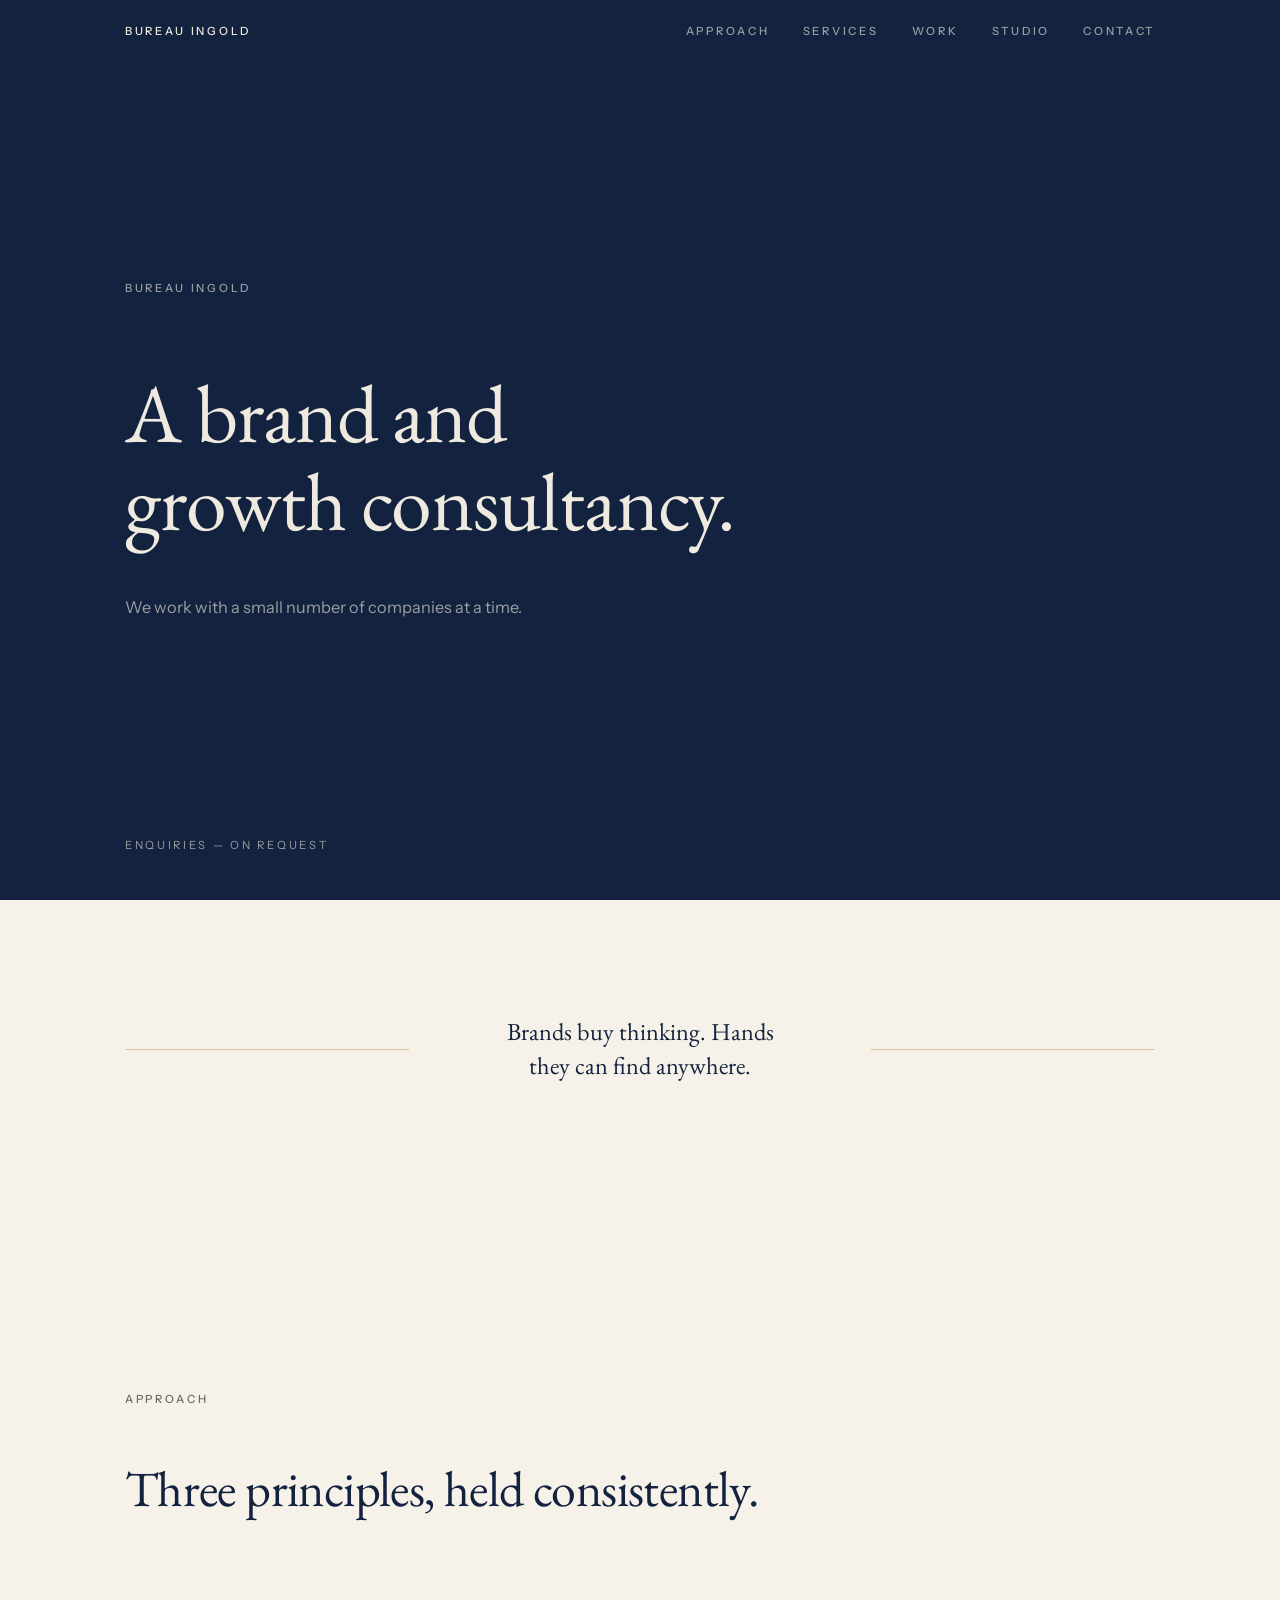
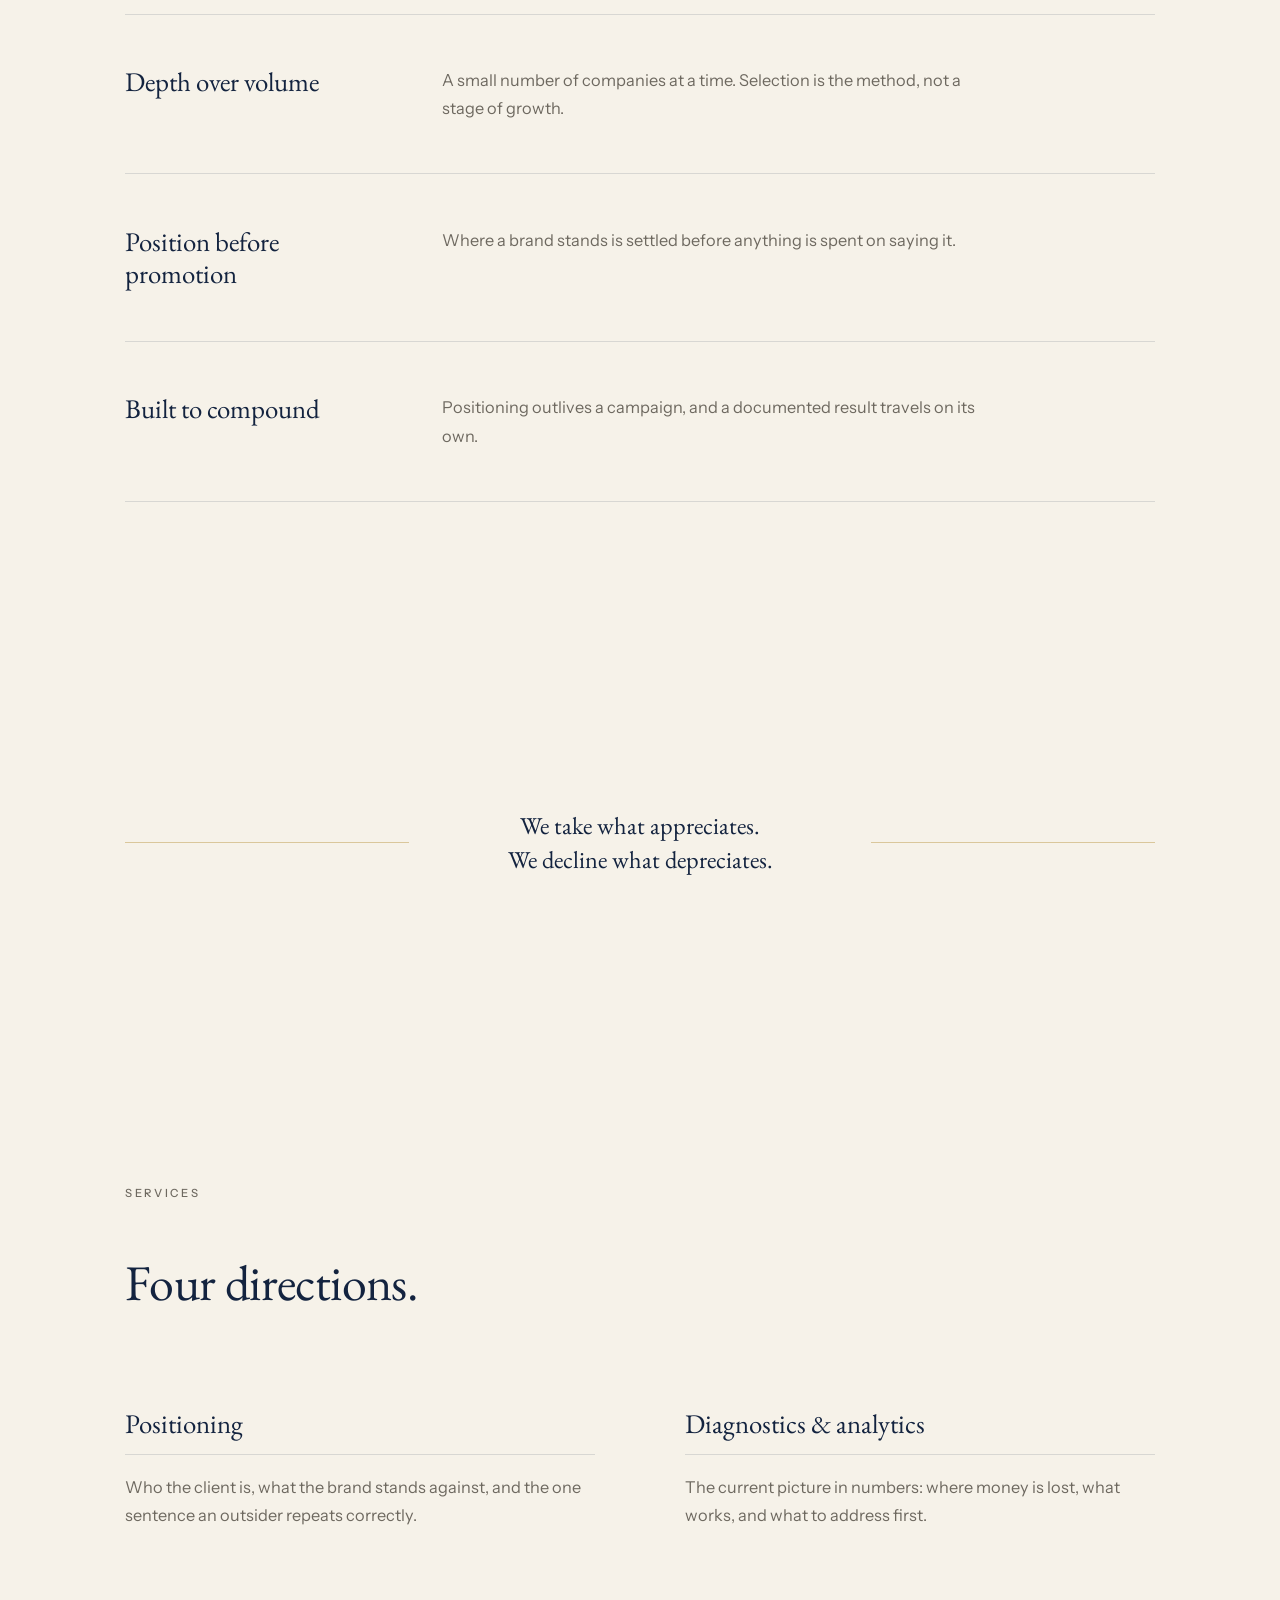
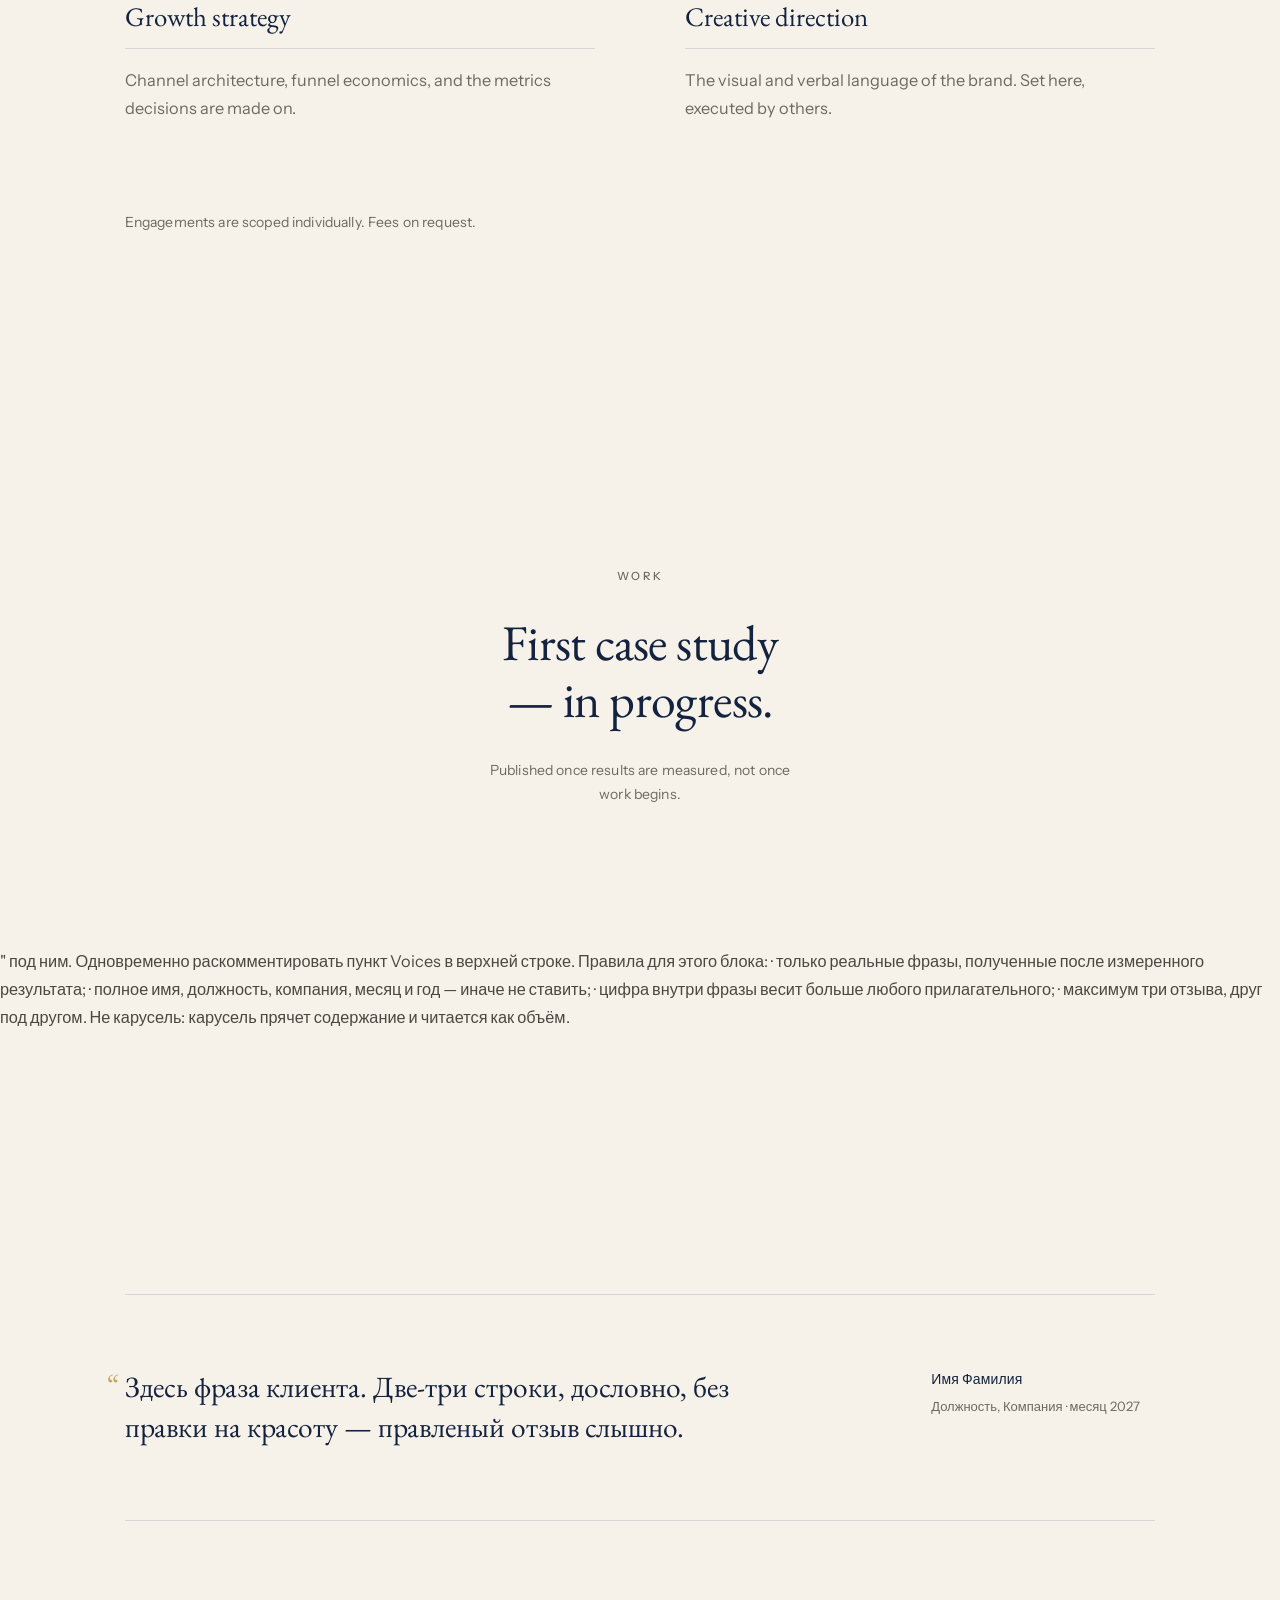
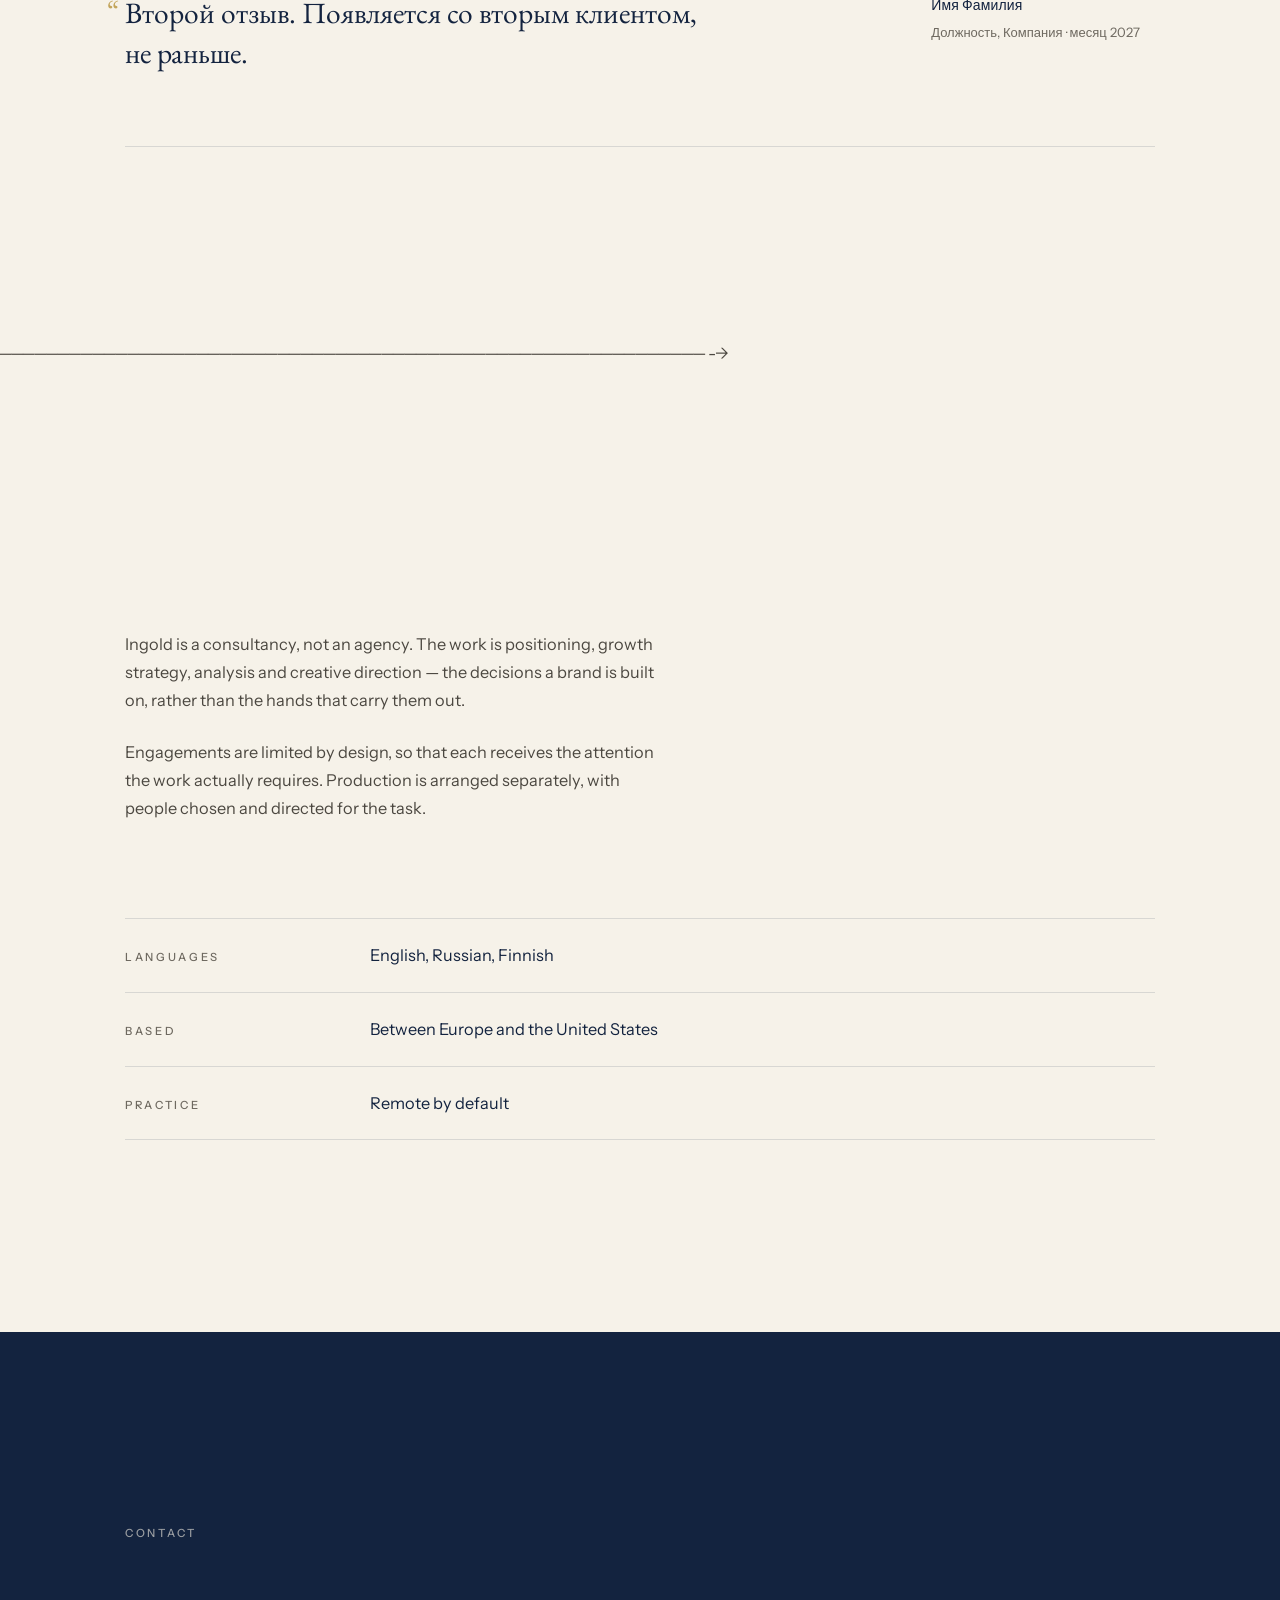
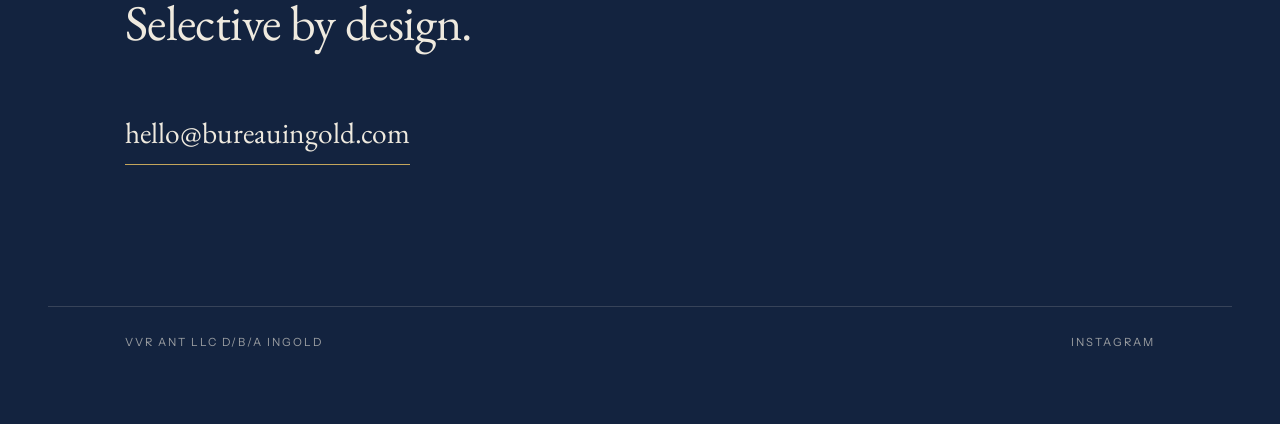
==== index.html @ 035c8f70 "Rename index (2).html to index.html" ====
<!DOCTYPE html>
<html lang="en">
<head>
<meta charset="utf-8">
<meta name="viewport" content="width=device-width, initial-scale=1">
<title>Bureau Ingold — Brand &amp; Growth Consultancy</title>
<meta name="description" content="A brand and growth consultancy. Positioning, growth strategy, analytics and creative direction for a small number of companies at a time.">

<meta property="og:title" content="Bureau Ingold — Brand &amp; Growth Consultancy">
<meta property="og:description" content="A brand and growth consultancy. Depth over volume.">
<meta property="og:type" content="website">
<meta property="og:url" content="https://bureauingold.com">

<link rel="preconnect" href="https://fonts.googleapis.com">
<link rel="preconnect" href="https://fonts.gstatic.com" crossorigin>
<link href="https://fonts.googleapis.com/css2?family=EB+Garamond:wght@400;500&family=Instrument+Sans:wght@400;500&display=swap" rel="stylesheet">

<link rel="stylesheet" href="styles.css">
</head>
<body>

<!-- ── Верхняя строка ─────────────────────────────────────────── -->
<header class="bar" id="bar">
  <div class="bar__inner">
    <a class="bar__mark" href="#top">Bureau Ingold</a>
    <nav class="bar__nav" aria-label="Sections">
      <a href="#approach">Approach</a>
      <a href="#services">Services</a>
      <a href="#work">Work</a>
      <!-- <a href="#voices">Voices</a> -->
      <a href="#studio">Studio</a>
      <a href="#contact">Contact</a>
    </nav>
  </div>
</header>

<main id="top">

  <!-- ── 01 · Home ─────────────────────────────────────────────── -->
  <section class="screen screen--dark hero">
    <div class="wrap">
      <p class="eyebrow hero__mark">Bureau Ingold</p>
      <h1 class="display hero__line">A brand and growth&nbsp;consultancy.</h1>
      <p class="lede hero__sub">We work with a small number of companies at a time.</p>
    </div>
    <p class="hero__foot">Enquiries — on request</p>
  </section>

  <!-- ── Цитата-разделитель ────────────────────────────────────── -->
  <div class="divider reveal">
    <p class="divider__text">Brands buy thinking. Hands they can find anywhere.</p>
  </div>

  <!-- ── 02 · Approach ─────────────────────────────────────────── -->
  <section class="screen" id="approach">
    <div class="wrap">
      <p class="eyebrow reveal">Approach</p>
      <h2 class="display display--sm reveal">Three principles, held&nbsp;consistently.</h2>

      <div class="principles">
        <article class="principle reveal">
          <h3 class="principle__name">Depth over volume</h3>
          <p class="principle__body">A small number of companies at a time. Selection is the method, not a stage of growth.</p>
        </article>
        <article class="principle reveal">
          <h3 class="principle__name">Position before promotion</h3>
          <p class="principle__body">Where a brand stands is settled before anything is spent on saying it.</p>
        </article>
        <article class="principle reveal">
          <h3 class="principle__name">Built to compound</h3>
          <p class="principle__body">Positioning outlives a campaign, and a documented result travels on its own.</p>
        </article>
      </div>
    </div>
  </section>

  <!-- ── Цитата-разделитель ────────────────────────────────────── -->
  <div class="divider reveal">
    <p class="divider__text">We take what appreciates. We decline what depreciates.</p>
  </div>

  <!-- ── 03 · Services ─────────────────────────────────────────── -->
  <section class="screen" id="services">
    <div class="wrap">
      <p class="eyebrow reveal">Services</p>
      <h2 class="display display--sm reveal">Four directions.</h2>

      <ul class="services">
        <li class="service reveal">
          <h3 class="service__name">Positioning</h3>
          <p class="service__body">Who the client is, what the brand stands against, and the one sentence an outsider repeats correctly.</p>
        </li>
        <li class="service reveal">
          <h3 class="service__name">Diagnostics &amp; analytics</h3>
          <p class="service__body">The current picture in numbers: where money is lost, what works, and what to address first.</p>
        </li>
        <li class="service reveal">
          <h3 class="service__name">Growth strategy</h3>
          <p class="service__body">Channel architecture, funnel economics, and the metrics decisions are made on.</p>
        </li>
        <li class="service reveal">
          <h3 class="service__name">Creative direction</h3>
          <p class="service__body">The visual and verbal language of the brand. Set here, executed by others.</p>
        </li>
      </ul>

      <p class="note reveal">Engagements are scoped individually. Fees on request.</p>
    </div>
  </section>

  <!-- ── 04 · Work — холдинг-страница ──────────────────────────── -->
  <section class="screen screen--quiet" id="work">
    <div class="wrap">
      <p class="eyebrow reveal">Work</p>
      <p class="display display--sm work__line reveal">First case study — in&nbsp;progress.</p>
      <p class="note note--center reveal">Published once results are measured, not once work begins.</p>
    </div>
  </section>

  <!-- ── Отзывы ─────────────────────────────────────────────────
       ВЫКЛЮЧЕНО до появления первой настоящей фразы.

       Включается так: убрать строку "<!--" выше блока <section>
       и "-->" под ним. Одновременно раскомментировать пункт
       Voices в верхней строке.

       Правила для этого блока:
       · только реальные фразы, полученные после измеренного результата;
       · полное имя, должность, компания, месяц и год — иначе не ставить;
       · цифра внутри фразы весит больше любого прилагательного;
       · максимум три отзыва, друг под другом. Не карусель:
         карусель прячет содержание и читается как объём.

  <section class="screen voices" id="voices">
    <div class="wrap">
      <p class="eyebrow reveal">In their words</p>

      <figure class="voice reveal">
        <blockquote class="voice__quote">
          Здесь фраза клиента. Две-три строки, дословно, без правки
          на красоту — правленый отзыв слышно.
        </blockquote>
        <figcaption class="voice__by">
          <span class="voice__name">Имя Фамилия</span>
          <span class="voice__role">Должность, Компания · месяц 2027</span>
        </figcaption>
      </figure>

      <figure class="voice reveal">
        <blockquote class="voice__quote">
          Второй отзыв. Появляется со вторым клиентом, не раньше.
        </blockquote>
        <figcaption class="voice__by">
          <span class="voice__name">Имя Фамилия</span>
          <span class="voice__role">Должность, Компания · месяц 2027</span>
        </figcaption>
      </figure>
    </div>
  </section>
  ───────────────────────────────────────────────────────────── -->

  <!-- ── 05 · Studio ───────────────────────────────────────────── -->
  <section class="screen" id="studio">
    <div class="wrap">
      <p class="eyebrow reveal">Studio</p>
      <div class="prose">
        <p class="reveal">Ingold is a consultancy, not an agency. The work is positioning, growth strategy, analysis and creative direction — the decisions a brand is built on, rather than the hands that carry them out.</p>
        <p class="reveal">Engagements are limited by design, so that each receives the attention the work actually requires. Production is arranged separately, with people chosen and directed for the task.</p>
      </div>

      <dl class="facts">
        <div class="fact reveal">
          <dt>Languages</dt>
          <dd>English, Russian, Finnish</dd>
        </div>
        <div class="fact reveal">
          <dt>Based</dt>
          <dd>Between Europe and the United States</dd>
        </div>
        <div class="fact reveal">
          <dt>Practice</dt>
          <dd>Remote by default</dd>
        </div>
      </dl>
    </div>
  </section>

  <!-- ── 06 · Contact — тёмный экран, замыкающий сэндвич ───────── -->
  <section class="screen screen--dark contact" id="contact">
    <div class="wrap">
      <p class="eyebrow reveal">Contact</p>
      <h2 class="display display--sm reveal">Selective by design.</h2>
      <a class="contact__mail reveal" href="mailto:hello@bureauingold.com">hello@bureauingold.com</a>
    </div>

    <footer class="foot">
      <p class="foot__legal">VVR ANT LLC d/b/a Ingold</p>
      <p class="foot__links">
        <a href="https://www.instagram.com/bureauingold/" rel="noopener">Instagram</a>
        <!-- <a href="LINKEDIN-URL" rel="noopener">LinkedIn</a> -->
      </p>
    </footer>
  </section>

</main>

<script src="script.js"></script>
</body>
</html>
---- styles.css ----
/* ════════════════════════════════════════════════════════════════
   BUREAU INGOLD
   ────────────────────────────────────────────────────────────────
   Всё настраиваемое собрано в :root. Меняешь там — меняется везде.
   ════════════════════════════════════════════════════════════════ */

:root {
  /* Палитра */
  --navy:       #13233F;   /* доминанта, тёмные экраны              */
  --ivory:      #F6F2E9;   /* воздух, светлые экраны                */
  --champagne:  #C3A55C;   /* акцент — только линиями               */
  --ink:        #4C4841;   /* тёплый серый: основной текст          */
  --ink-soft:   #6E6960;   /* второстепенный текст на светлом       */
  --on-navy:    #EFEADF;   /* текст на тёмном                       */
  --on-navy-soft: rgba(239, 234, 223, .62);
  --hair:       rgba(19, 35, 63, .13);   /* тонкая линия на светлом */
  --hair-dark:  rgba(239, 234, 223, .16);/* тонкая линия на тёмном  */

  /* Типографика */
  --serif: "EB Garamond", Georgia, "Times New Roman", serif;
  --sans:  "Instrument Sans", -apple-system, "Segoe UI", Helvetica, Arial, sans-serif;

  --t-display:    clamp(2.7rem, 6.4vw, 5.6rem);   /* крупная серифная строка */
  --t-display-sm: clamp(2rem, 3.9vw, 3.2rem);     /* заголовки разделов      */
  --t-body:       clamp(1.02rem, 1.05vw, 1.14rem);
  --t-eyebrow:    .705rem;

  /* Ритм */
  --air:    clamp(7.5rem, 15vw, 13.5rem);  /* вертикальный воздух экрана */
  --gutter: clamp(1.6rem, 6vw, 5.5rem);
  --measure: 34rem;                        /* ширина текстовой колонки   */
  --ease: cubic-bezier(.22, .61, .24, 1);
}

/* ── База ───────────────────────────────────────────────────────── */

*, *::before, *::after { box-sizing: border-box; }

html {
  scroll-behavior: smooth;
  -webkit-text-size-adjust: 100%;
}

body {
  margin: 0;
  background: var(--ivory);
  color: var(--ink);
  font-family: var(--sans);
  font-size: var(--t-body);
  line-height: 1.72;
  font-weight: 400;
  -webkit-font-smoothing: antialiased;
  text-rendering: optimizeLegibility;
}

h1, h2, h3, p, ul, dl, dd { margin: 0; }
ul { padding: 0; list-style: none; }

a { color: inherit; }

:focus-visible {
  outline: 1px solid var(--champagne);
  outline-offset: 4px;
}

/* ── Типографические роли ───────────────────────────────────────── */

/* Надзаголовок: маленький, разряжённый, всегда над крупной строкой */
.eyebrow {
  font-size: var(--t-eyebrow);
  font-weight: 500;
  letter-spacing: .24em;
  text-transform: uppercase;
  color: var(--ink-soft);
  margin-bottom: clamp(2rem, 4vw, 3.2rem);
}

/* Крупная серифная строка */
.display {
  font-family: var(--serif);
  font-weight: 400;
  font-size: var(--t-display);
  line-height: 1.07;
  letter-spacing: -.012em;
  color: var(--navy);
  text-wrap: balance;
}

.display--sm {
  font-size: var(--t-display-sm);
  line-height: 1.14;
}

.lede {
  max-width: var(--measure);
  color: var(--ink-soft);
}

.note {
  font-size: .875rem;
  letter-spacing: .01em;
  color: var(--ink-soft);
}

.prose p { max-width: var(--measure); }
.prose p + p { margin-top: 1.5rem; }

/* ── Экран ──────────────────────────────────────────────────────── */

.wrap {
  width: 100%;
  max-width: 74rem;
  margin-inline: auto;
  padding-inline: var(--gutter);
}

.screen {
  padding-block: var(--air);
}

.screen--dark {
  background: var(--navy);
  color: var(--on-navy-soft);
}

.screen--dark .eyebrow { color: var(--on-navy-soft); }
.screen--dark .display { color: var(--on-navy); }

/* Work: тише остальных, работает почти как ещё один разделитель */
.screen--quiet {
  text-align: center;
  padding-block: clamp(6rem, 11vw, 10rem);
}

.screen--quiet .eyebrow { margin-bottom: 1.8rem; }

/* ── Верхняя строка ─────────────────────────────────────────────── */

.bar {
  position: fixed;
  inset: 0 0 auto 0;
  z-index: 10;
  transition: background-color .5s var(--ease), border-color .5s var(--ease);
  border-bottom: 1px solid transparent;
}

.bar__inner {
  max-width: 74rem;
  margin-inline: auto;
  padding: 1.35rem var(--gutter);
  display: flex;
  align-items: center;
  justify-content: space-between;
  gap: 2rem;
}

.bar__mark,
.bar__nav a {
  font-size: var(--t-eyebrow);
  font-weight: 500;
  letter-spacing: .24em;
  text-transform: uppercase;
  text-decoration: none;
  color: var(--on-navy);
  transition: color .5s var(--ease), opacity .3s var(--ease);
}

.bar__nav {
  display: flex;
  gap: clamp(1.4rem, 2.6vw, 2.6rem);
}

.bar__nav a { color: var(--on-navy-soft); }
.bar__nav a:hover { color: var(--on-navy); }

/* Состояние после ухода с тёмного первого экрана */
.bar.is-light {
  background: rgba(246, 242, 233, .92);
  backdrop-filter: blur(8px);
  border-bottom-color: var(--hair);
}

.bar.is-light .bar__mark { color: var(--navy); }
.bar.is-light .bar__nav a { color: var(--ink-soft); }
.bar.is-light .bar__nav a:hover { color: var(--navy); }

/* ── 01 · Home ──────────────────────────────────────────────────── */

.hero {
  min-height: 100svh;
  display: flex;
  flex-direction: column;
  justify-content: center;
  position: relative;
  padding-block: clamp(9rem, 18vh, 13rem);
}

.hero__mark {
  margin-bottom: clamp(2.6rem, 6vw, 4.5rem);
  color: var(--champagne);
}

.hero__line {
  max-width: 15ch;
}

.hero__sub {
  margin-top: clamp(2rem, 4vw, 3rem);
  color: var(--on-navy-soft);
}

.hero__foot {
  position: absolute;
  left: 0; right: 0;
  bottom: clamp(2.2rem, 5vh, 3.4rem);
  padding-inline: var(--gutter);
  max-width: 74rem;
  margin-inline: auto;
  font-size: var(--t-eyebrow);
  letter-spacing: .24em;
  text-transform: uppercase;
  color: var(--on-navy-soft);
}

/* ── Цитата-разделитель ─────────────────────────────────────────
   Подпись макета: серифная строка по центру, с двух сторон —
   тонкая шампанская линия, которая обрывается у текста.        */

.divider {
  display: grid;
  grid-template-columns: 1fr auto 1fr;
  align-items: center;
  gap: clamp(1.2rem, 4vw, 3.2rem);
  padding: clamp(4.5rem, 9vw, 8rem) var(--gutter);
  max-width: 74rem;
  margin-inline: auto;
}

.divider::before,
.divider::after {
  content: "";
  height: 1px;
  background: var(--champagne);
  opacity: .55;
}

.divider__text {
  font-family: var(--serif);
  font-size: clamp(1.15rem, 1.9vw, 1.6rem);
  line-height: 1.4;
  color: var(--navy);
  text-align: center;
  text-wrap: balance;
  max-width: 30ch;
}

/* ── 02 · Approach ──────────────────────────────────────────────── */

.principles {
  margin-top: clamp(3.5rem, 8vw, 6rem);
  display: grid;
  gap: 0;
}

.principle {
  padding-block: clamp(2.2rem, 4vw, 3.2rem);
  border-top: 1px solid var(--hair);
  display: grid;
  gap: .9rem clamp(2rem, 6vw, 5rem);
}

.principle:last-child { border-bottom: 1px solid var(--hair); }

.principle__name {
  font-family: var(--serif);
  font-size: clamp(1.35rem, 2.1vw, 1.75rem);
  font-weight: 400;
  line-height: 1.2;
  color: var(--navy);
}

.principle__body {
  color: var(--ink-soft);
  max-width: var(--measure);
}

/* ── 03 · Services ──────────────────────────────────────────────── */

.services {
  margin-top: clamp(3.5rem, 8vw, 6rem);
  display: grid;
  gap: clamp(2.8rem, 6vw, 4.5rem) clamp(2.5rem, 7vw, 6rem);
}

.service__name {
  font-family: var(--serif);
  font-size: clamp(1.35rem, 2.1vw, 1.75rem);
  font-weight: 400;
  line-height: 1.2;
  color: var(--navy);
  padding-bottom: .9rem;
  margin-bottom: 1.1rem;
  border-bottom: 1px solid var(--hair);
}

.service__body {
  color: var(--ink-soft);
  max-width: 30rem;
}

.services + .note {
  display: block;
  margin-top: clamp(3.5rem, 7vw, 5.5rem);
}

/* ── 04 · Work ──────────────────────────────────────────────────── */

.work__line { max-width: 20ch; margin-inline: auto; }

.note--center {
  margin-top: 1.8rem;
  margin-inline: auto;
  max-width: 34ch;
}

/* ── Отзывы ─────────────────────────────────────────────────────
   Ни звёзд, ни счётчиков, ни аватаров, ни карусели. Доверие здесь
   держится на конкретике подписи, а не на оформлении.           */

.voice {
  margin: 0;
  padding-block: clamp(2.8rem, 6vw, 4.5rem);
  border-top: 1px solid var(--hair);
  display: grid;
  gap: clamp(1.6rem, 3vw, 2.4rem) clamp(2rem, 6vw, 5rem);
}

.voices .voice:last-child { border-bottom: 1px solid var(--hair); }

.voice__quote {
  margin: 0;
  font-family: var(--serif);
  font-size: clamp(1.3rem, 2.3vw, 1.85rem);
  line-height: 1.38;
  color: var(--navy);
  max-width: 38rem;
  text-wrap: pretty;
}

/* Кавычка выносится в поле — строка остаётся выровненной */
.voice__quote::before {
  content: "\201C";
  position: absolute;
  transform: translate(-.62em, -.06em);
  color: var(--champagne);
}

.voice__by {
  display: grid;
  gap: .3rem;
  align-content: start;
}

.voice__name {
  font-size: .875rem;
  font-weight: 500;
  color: var(--navy);
  letter-spacing: .01em;
}

.voice__role {
  font-size: .8125rem;
  line-height: 1.55;
  color: var(--ink-soft);
}

/* ── 05 · Studio ────────────────────────────────────────────────── */

.facts {
  margin-top: clamp(3.5rem, 8vw, 6rem);
  display: grid;
  gap: 0;
}

.fact {
  display: grid;
  gap: .35rem;
  padding-block: 1.4rem;
  border-top: 1px solid var(--hair);
}

.fact:last-child { border-bottom: 1px solid var(--hair); }

.fact dt {
  font-size: var(--t-eyebrow);
  font-weight: 500;
  letter-spacing: .24em;
  text-transform: uppercase;
  color: var(--ink-soft);
}

.fact dd { color: var(--navy); }

/* ── 06 · Contact ───────────────────────────────────────────────── */

.contact { padding-bottom: clamp(3rem, 6vw, 4.5rem); }

.contact__mail {
  display: inline-block;
  margin-top: clamp(2.5rem, 5vw, 3.5rem);
  font-family: var(--serif);
  font-size: clamp(1.3rem, 2.3vw, 1.9rem);
  color: var(--on-navy);
  text-decoration: none;
  padding-bottom: .35rem;
  border-bottom: 1px solid var(--champagne);
  transition: color .35s var(--ease), border-color .35s var(--ease);
}

.contact__mail:hover {
  color: var(--champagne);
}

.foot {
  max-width: 74rem;
  margin: clamp(5rem, 11vw, 9rem) auto 0;
  padding: 1.6rem var(--gutter) 0;
  border-top: 1px solid var(--hair-dark);
  display: flex;
  flex-wrap: wrap;
  gap: .6rem 2rem;
  justify-content: space-between;
}

.foot p {
  font-size: var(--t-eyebrow);
  letter-spacing: .18em;
  text-transform: uppercase;
  color: var(--on-navy-soft);
}

.foot a {
  text-decoration: none;
  transition: color .35s var(--ease);
}

.foot a:hover { color: var(--on-navy); }

/* ── Появление при прокрутке ────────────────────────────────────── */

.reveal {
  opacity: 0;
  transform: translateY(14px);
  transition: opacity .9s var(--ease), transform .9s var(--ease);
}

.reveal.is-in {
  opacity: 1;
  transform: none;
}

/* Первый экран проявляется при загрузке, не по прокрутке */
.hero .eyebrow,
.hero .display,
.hero .lede,
.hero__foot {
  opacity: 0;
  animation: rise 1.1s var(--ease) forwards;
}

.hero .display { animation-delay: .18s; }
.hero .lede    { animation-delay: .34s; }
.hero__foot    { animation-delay: .5s; }

@keyframes rise {
  from { opacity: 0; transform: translateY(16px); }
  to   { opacity: 1; transform: none; }
}

/* ── Планшет и шире ─────────────────────────────────────────────── */

@media (min-width: 48rem) {
  .principle {
    grid-template-columns: minmax(0, 15rem) minmax(0, 1fr);
    align-items: start;
  }

  .services {
    grid-template-columns: repeat(2, minmax(0, 1fr));
  }

  .fact {
    grid-template-columns: minmax(0, 15rem) minmax(0, 1fr);
    align-items: baseline;
  }

  .voice {
    grid-template-columns: minmax(0, 1fr) minmax(0, 14rem);
    align-items: start;
  }
}

/* ── Узкие экраны ───────────────────────────────────────────────── */

@media (max-width: 47.99rem) {
  .bar__nav { display: none; }
  .divider { grid-template-columns: 1fr; }
  .divider::before,
  .divider::after { display: none; }
  .divider__text {
    max-width: none;
    padding-block: clamp(1.6rem, 6vw, 2.4rem);
    border-block: 1px solid var(--champagne);
  }
}

/* ── Уважение к настройкам движения ─────────────────────────────── */

@media (prefers-reduced-motion: reduce) {
  html { scroll-behavior: auto; }

  .reveal,
  .hero .eyebrow,
  .hero .display,
  .hero .lede,
  .hero__foot {
    opacity: 1;
    transform: none;
    animation: none;
    transition: none;
  }
}
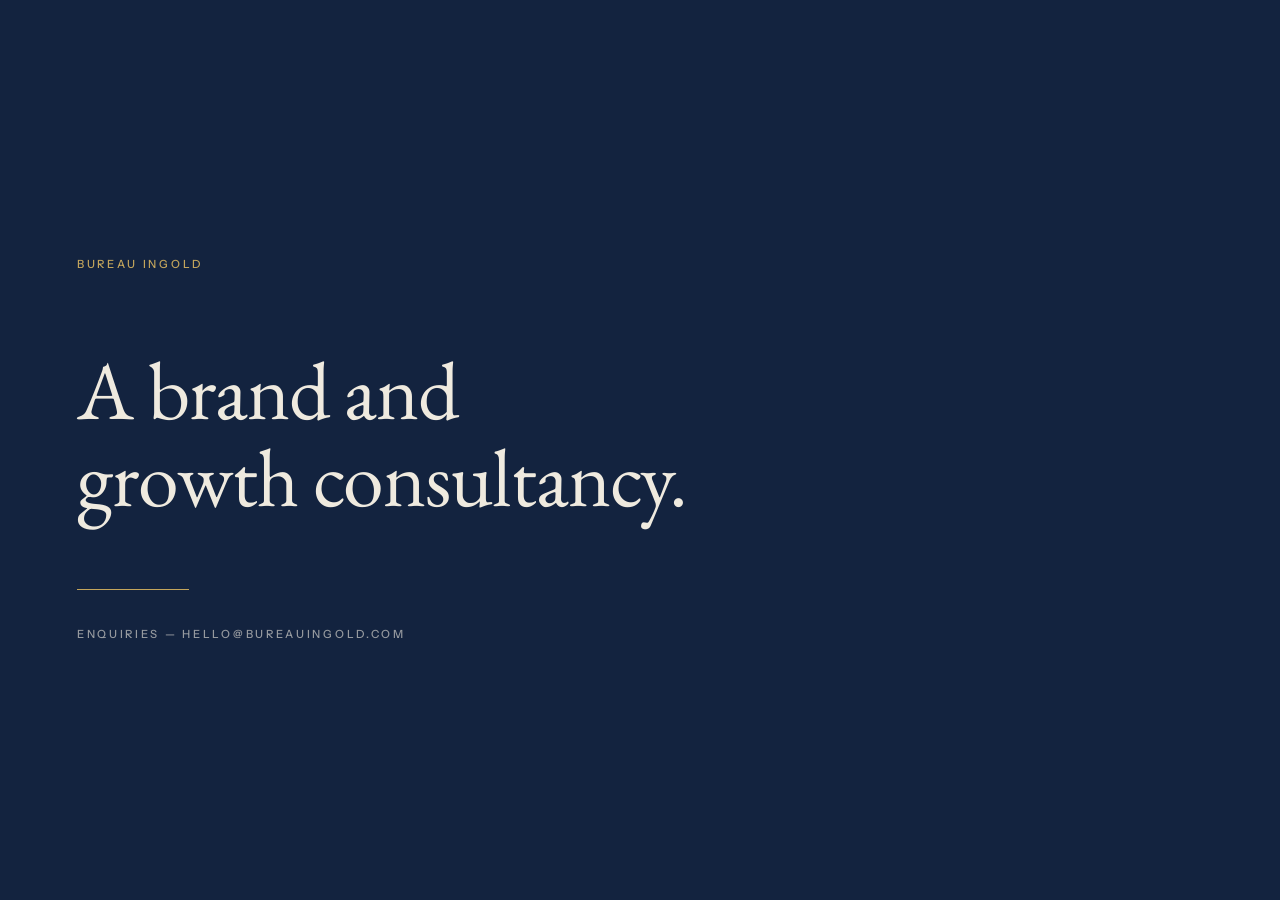
==== commit e302de55: "Add files via upload" ====
--- a/index.html
+++ b/index.html
@@ -3,207 +3,120 @@
 <head>
 <meta charset="utf-8">
 <meta name="viewport" content="width=device-width, initial-scale=1">
-<title>Bureau Ingold — Brand &amp; Growth Consultancy</title>
-<meta name="description" content="A brand and growth consultancy. Positioning, growth strategy, analytics and creative direction for a small number of companies at a time.">
-
-<meta property="og:title" content="Bureau Ingold — Brand &amp; Growth Consultancy">
-<meta property="og:description" content="A brand and growth consultancy. Depth over volume.">
-<meta property="og:type" content="website">
-<meta property="og:url" content="https://bureauingold.com">
+<title>Bureau Ingold</title>
+<meta name="description" content="A brand and growth consultancy. Enquiries on request.">
+<meta name="robots" content="noindex">
 
 <link rel="preconnect" href="https://fonts.googleapis.com">
 <link rel="preconnect" href="https://fonts.gstatic.com" crossorigin>
-<link href="https://fonts.googleapis.com/css2?family=EB+Garamond:wght@400;500&family=Instrument+Sans:wght@400;500&display=swap" rel="stylesheet">
+<link href="https://fonts.googleapis.com/css2?family=EB+Garamond:wght@400&family=Instrument+Sans:wght@400;500&display=swap" rel="stylesheet">
 
-<link rel="stylesheet" href="styles.css">
+<style>
+  :root {
+    --navy: #13233F;
+    --champagne: #C3A55C;
+    --on-navy: #EFEADF;
+    --on-navy-soft: rgba(239, 234, 223, .60);
+    --gutter: clamp(1.6rem, 6vw, 5.5rem);
+    --ease: cubic-bezier(.22, .61, .24, 1);
+  }
+
+  * { box-sizing: border-box; }
+
+  body {
+    margin: 0;
+    min-height: 100svh;
+    background: var(--navy);
+    color: var(--on-navy-soft);
+    font-family: "Instrument Sans", -apple-system, "Segoe UI", Helvetica, Arial, sans-serif;
+    font-size: 1rem;
+    line-height: 1.7;
+    -webkit-font-smoothing: antialiased;
+    display: flex;
+    flex-direction: column;
+    justify-content: center;
+    padding: clamp(4rem, 12vh, 8rem) var(--gutter);
+  }
+
+  main {
+    width: 100%;
+    max-width: 74rem;
+    margin-inline: auto;
+  }
+
+  .mark, .foot {
+    font-size: .705rem;
+    font-weight: 500;
+    letter-spacing: .24em;
+    text-transform: uppercase;
+  }
+
+  .mark {
+    color: var(--champagne);
+    margin: 0 0 clamp(2.6rem, 6vw, 4.5rem);
+  }
+
+  h1 {
+    margin: 0;
+    font-family: "EB Garamond", Georgia, serif;
+    font-weight: 400;
+    font-size: clamp(2.7rem, 6.4vw, 5.6rem);
+    line-height: 1.07;
+    letter-spacing: -.012em;
+    color: var(--on-navy);
+    max-width: 15ch;
+    text-wrap: balance;
+  }
+
+  .rule {
+    height: 1px;
+    background: var(--champagne);
+    opacity: .55;
+    margin: clamp(2.8rem, 6vw, 4.2rem) 0 clamp(1.6rem, 3vw, 2.2rem);
+    max-width: 7rem;
+  }
+
+  .foot { margin: 0; }
+
+  .foot a {
+    color: var(--on-navy-soft);
+    text-decoration: none;
+    transition: color .35s var(--ease);
+  }
+
+  .foot a:hover { color: var(--champagne); }
+
+  :focus-visible { outline: 1px solid var(--champagne); outline-offset: 4px; }
+
+  .mark, h1, .rule, .foot {
+    opacity: 0;
+    animation: rise 1.1s var(--ease) forwards;
+  }
+
+  h1     { animation-delay: .18s; }
+  .rule  { animation-delay: .34s; }
+  .foot  { animation-delay: .46s; }
+
+  @keyframes rise {
+    from { opacity: 0; transform: translateY(16px); }
+    to   { opacity: 1; transform: none; }
+  }
+
+  @media (prefers-reduced-motion: reduce) {
+    .mark, h1, .rule, .foot { opacity: 1; transform: none; animation: none; }
+  }
+</style>
 </head>
 <body>
 
-<!-- ── Верхняя строка ─────────────────────────────────────────── -->
-<header class="bar" id="bar">
-  <div class="bar__inner">
-    <a class="bar__mark" href="#top">Bureau Ingold</a>
-    <nav class="bar__nav" aria-label="Sections">
-      <a href="#approach">Approach</a>
-      <a href="#services">Services</a>
-      <a href="#work">Work</a>
-      <!-- <a href="#voices">Voices</a> -->
-      <a href="#studio">Studio</a>
-      <a href="#contact">Contact</a>
-    </nav>
-  </div>
-</header>
-
-<main id="top">
-
-  <!-- ── 01 · Home ─────────────────────────────────────────────── -->
-  <section class="screen screen--dark hero">
-    <div class="wrap">
-      <p class="eyebrow hero__mark">Bureau Ingold</p>
-      <h1 class="display hero__line">A brand and growth&nbsp;consultancy.</h1>
-      <p class="lede hero__sub">We work with a small number of companies at a time.</p>
-    </div>
-    <p class="hero__foot">Enquiries — on request</p>
-  </section>
-
-  <!-- ── Цитата-разделитель ────────────────────────────────────── -->
-  <div class="divider reveal">
-    <p class="divider__text">Brands buy thinking. Hands they can find anywhere.</p>
-  </div>
-
-  <!-- ── 02 · Approach ─────────────────────────────────────────── -->
-  <section class="screen" id="approach">
-    <div class="wrap">
-      <p class="eyebrow reveal">Approach</p>
-      <h2 class="display display--sm reveal">Three principles, held&nbsp;consistently.</h2>
-
-      <div class="principles">
-        <article class="principle reveal">
-          <h3 class="principle__name">Depth over volume</h3>
-          <p class="principle__body">A small number of companies at a time. Selection is the method, not a stage of growth.</p>
-        </article>
-        <article class="principle reveal">
-          <h3 class="principle__name">Position before promotion</h3>
-          <p class="principle__body">Where a brand stands is settled before anything is spent on saying it.</p>
-        </article>
-        <article class="principle reveal">
-          <h3 class="principle__name">Built to compound</h3>
-          <p class="principle__body">Positioning outlives a campaign, and a documented result travels on its own.</p>
-        </article>
-      </div>
-    </div>
-  </section>
-
-  <!-- ── Цитата-разделитель ────────────────────────────────────── -->
-  <div class="divider reveal">
-    <p class="divider__text">We take what appreciates. We decline what depreciates.</p>
-  </div>
-
-  <!-- ── 03 · Services ─────────────────────────────────────────── -->
-  <section class="screen" id="services">
-    <div class="wrap">
-      <p class="eyebrow reveal">Services</p>
-      <h2 class="display display--sm reveal">Four directions.</h2>
-
-      <ul class="services">
-        <li class="service reveal">
-          <h3 class="service__name">Positioning</h3>
-          <p class="service__body">Who the client is, what the brand stands against, and the one sentence an outsider repeats correctly.</p>
-        </li>
-        <li class="service reveal">
-          <h3 class="service__name">Diagnostics &amp; analytics</h3>
-          <p class="service__body">The current picture in numbers: where money is lost, what works, and what to address first.</p>
-        </li>
-        <li class="service reveal">
-          <h3 class="service__name">Growth strategy</h3>
-          <p class="service__body">Channel architecture, funnel economics, and the metrics decisions are made on.</p>
-        </li>
-        <li class="service reveal">
-          <h3 class="service__name">Creative direction</h3>
-          <p class="service__body">The visual and verbal language of the brand. Set here, executed by others.</p>
-        </li>
-      </ul>
-
-      <p class="note reveal">Engagements are scoped individually. Fees on request.</p>
-    </div>
-  </section>
-
-  <!-- ── 04 · Work — холдинг-страница ──────────────────────────── -->
-  <section class="screen screen--quiet" id="work">
-    <div class="wrap">
-      <p class="eyebrow reveal">Work</p>
-      <p class="display display--sm work__line reveal">First case study — in&nbsp;progress.</p>
-      <p class="note note--center reveal">Published once results are measured, not once work begins.</p>
-    </div>
-  </section>
-
-  <!-- ── Отзывы ─────────────────────────────────────────────────
-       ВЫКЛЮЧЕНО до появления первой настоящей фразы.
-
-       Включается так: убрать строку "<!--" выше блока <section>
-       и "-->" под ним. Одновременно раскомментировать пункт
-       Voices в верхней строке.
-
-       Правила для этого блока:
-       · только реальные фразы, полученные после измеренного результата;
-       · полное имя, должность, компания, месяц и год — иначе не ставить;
-       · цифра внутри фразы весит больше любого прилагательного;
-       · максимум три отзыва, друг под другом. Не карусель:
-         карусель прячет содержание и читается как объём.
-
-  <section class="screen voices" id="voices">
-    <div class="wrap">
-      <p class="eyebrow reveal">In their words</p>
-
-      <figure class="voice reveal">
-        <blockquote class="voice__quote">
-          Здесь фраза клиента. Две-три строки, дословно, без правки
-          на красоту — правленый отзыв слышно.
-        </blockquote>
-        <figcaption class="voice__by">
-          <span class="voice__name">Имя Фамилия</span>
-          <span class="voice__role">Должность, Компания · месяц 2027</span>
-        </figcaption>
-      </figure>
-
-      <figure class="voice reveal">
-        <blockquote class="voice__quote">
-          Второй отзыв. Появляется со вторым клиентом, не раньше.
-        </blockquote>
-        <figcaption class="voice__by">
-          <span class="voice__name">Имя Фамилия</span>
-          <span class="voice__role">Должность, Компания · месяц 2027</span>
-        </figcaption>
-      </figure>
-    </div>
-  </section>
-  ───────────────────────────────────────────────────────────── -->
-
-  <!-- ── 05 · Studio ───────────────────────────────────────────── -->
-  <section class="screen" id="studio">
-    <div class="wrap">
-      <p class="eyebrow reveal">Studio</p>
-      <div class="prose">
-        <p class="reveal">Ingold is a consultancy, not an agency. The work is positioning, growth strategy, analysis and creative direction — the decisions a brand is built on, rather than the hands that carry them out.</p>
-        <p class="reveal">Engagements are limited by design, so that each receives the attention the work actually requires. Production is arranged separately, with people chosen and directed for the task.</p>
-      </div>
-
-      <dl class="facts">
-        <div class="fact reveal">
-          <dt>Languages</dt>
-          <dd>English, Russian, Finnish</dd>
-        </div>
-        <div class="fact reveal">
-          <dt>Based</dt>
-          <dd>Between Europe and the United States</dd>
-        </div>
-        <div class="fact reveal">
-          <dt>Practice</dt>
-          <dd>Remote by default</dd>
-        </div>
-      </dl>
-    </div>
-  </section>
-
-  <!-- ── 06 · Contact — тёмный экран, замыкающий сэндвич ───────── -->
-  <section class="screen screen--dark contact" id="contact">
-    <div class="wrap">
-      <p class="eyebrow reveal">Contact</p>
-      <h2 class="display display--sm reveal">Selective by design.</h2>
-      <a class="contact__mail reveal" href="mailto:hello@bureauingold.com">hello@bureauingold.com</a>
-    </div>
-
-    <footer class="foot">
-      <p class="foot__legal">VVR ANT LLC d/b/a Ingold</p>
-      <p class="foot__links">
-        <a href="https://www.instagram.com/bureauingold/" rel="noopener">Instagram</a>
-        <!-- <a href="LINKEDIN-URL" rel="noopener">LinkedIn</a> -->
-      </p>
-    </footer>
-  </section>
-
+<main>
+  <p class="mark">Bureau Ingold</p>
+  <h1>A brand and growth&nbsp;consultancy.</h1>
+  <div class="rule"></div>
+  <p class="foot">
+    Enquiries — <a href="mailto:hello@bureauingold.com">hello@bureauingold.com</a>
+  </p>
 </main>
 
-<script src="script.js"></script>
 </body>
 </html>
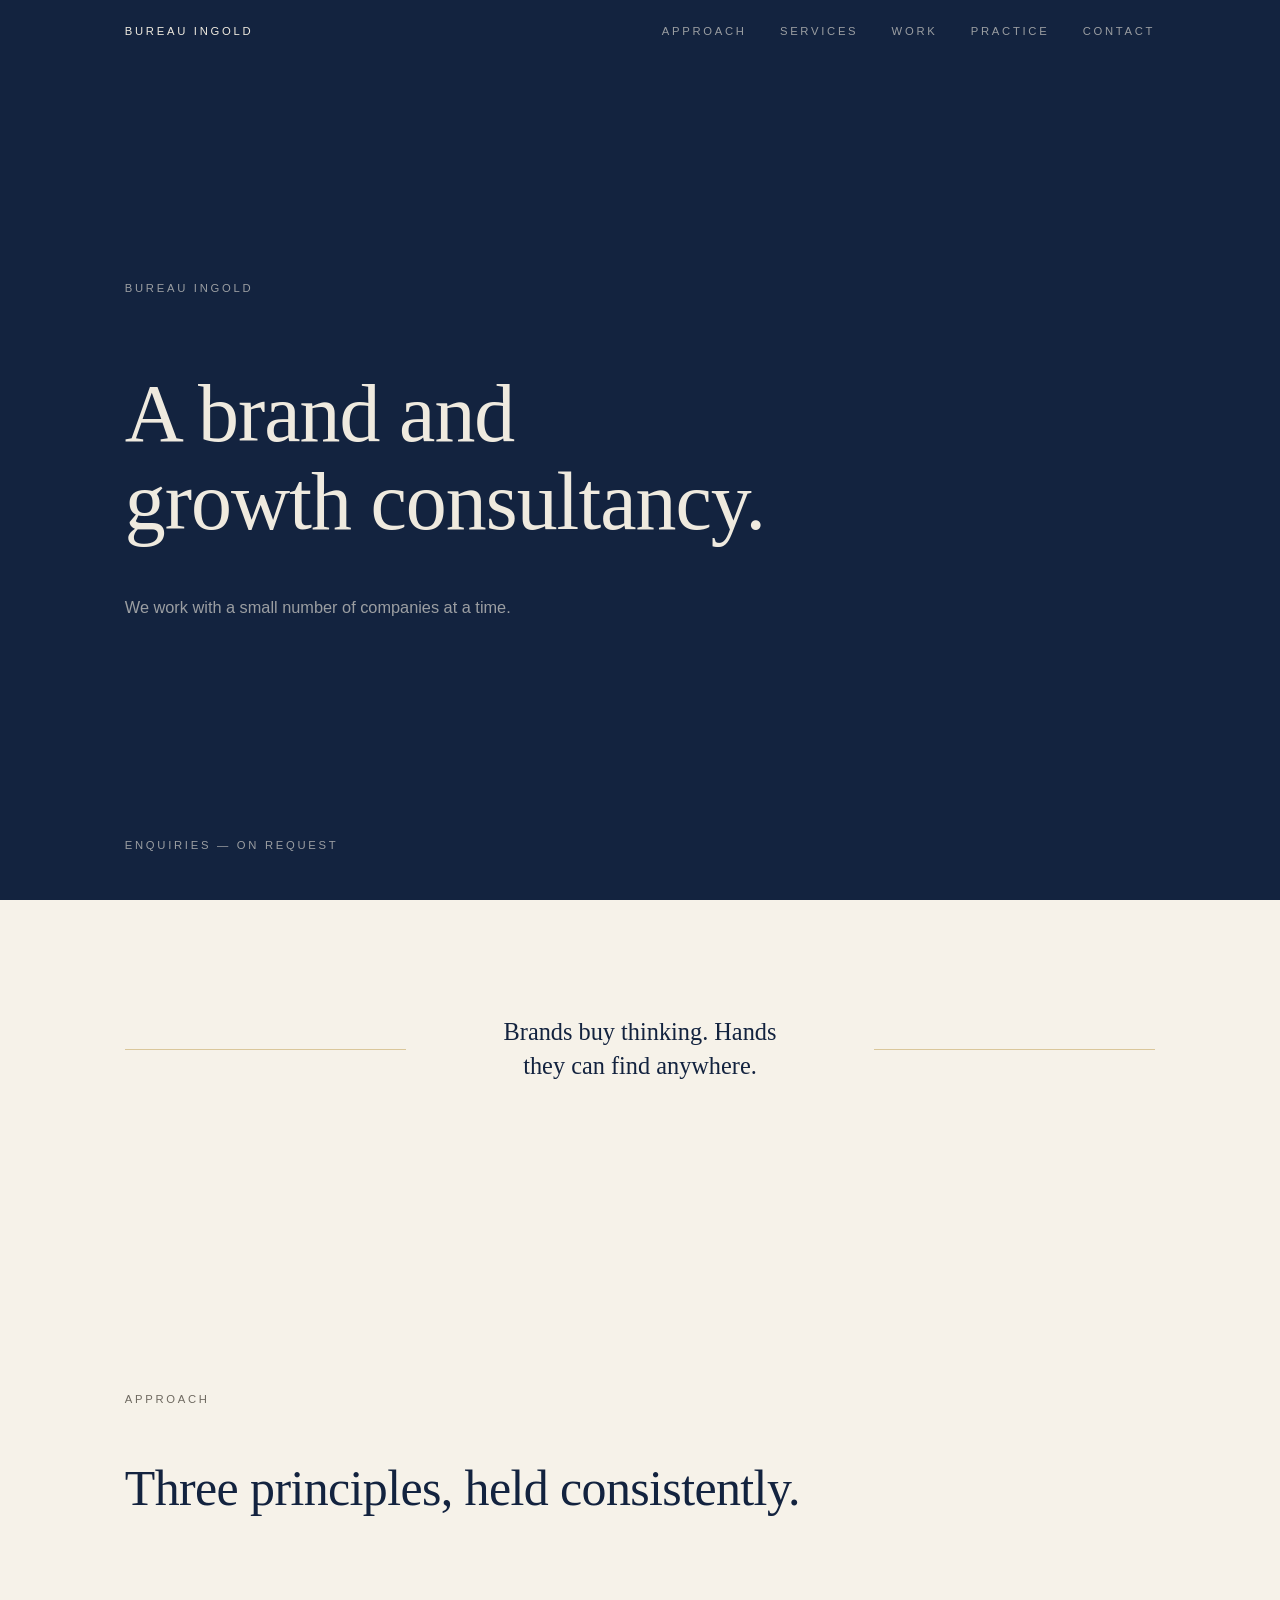
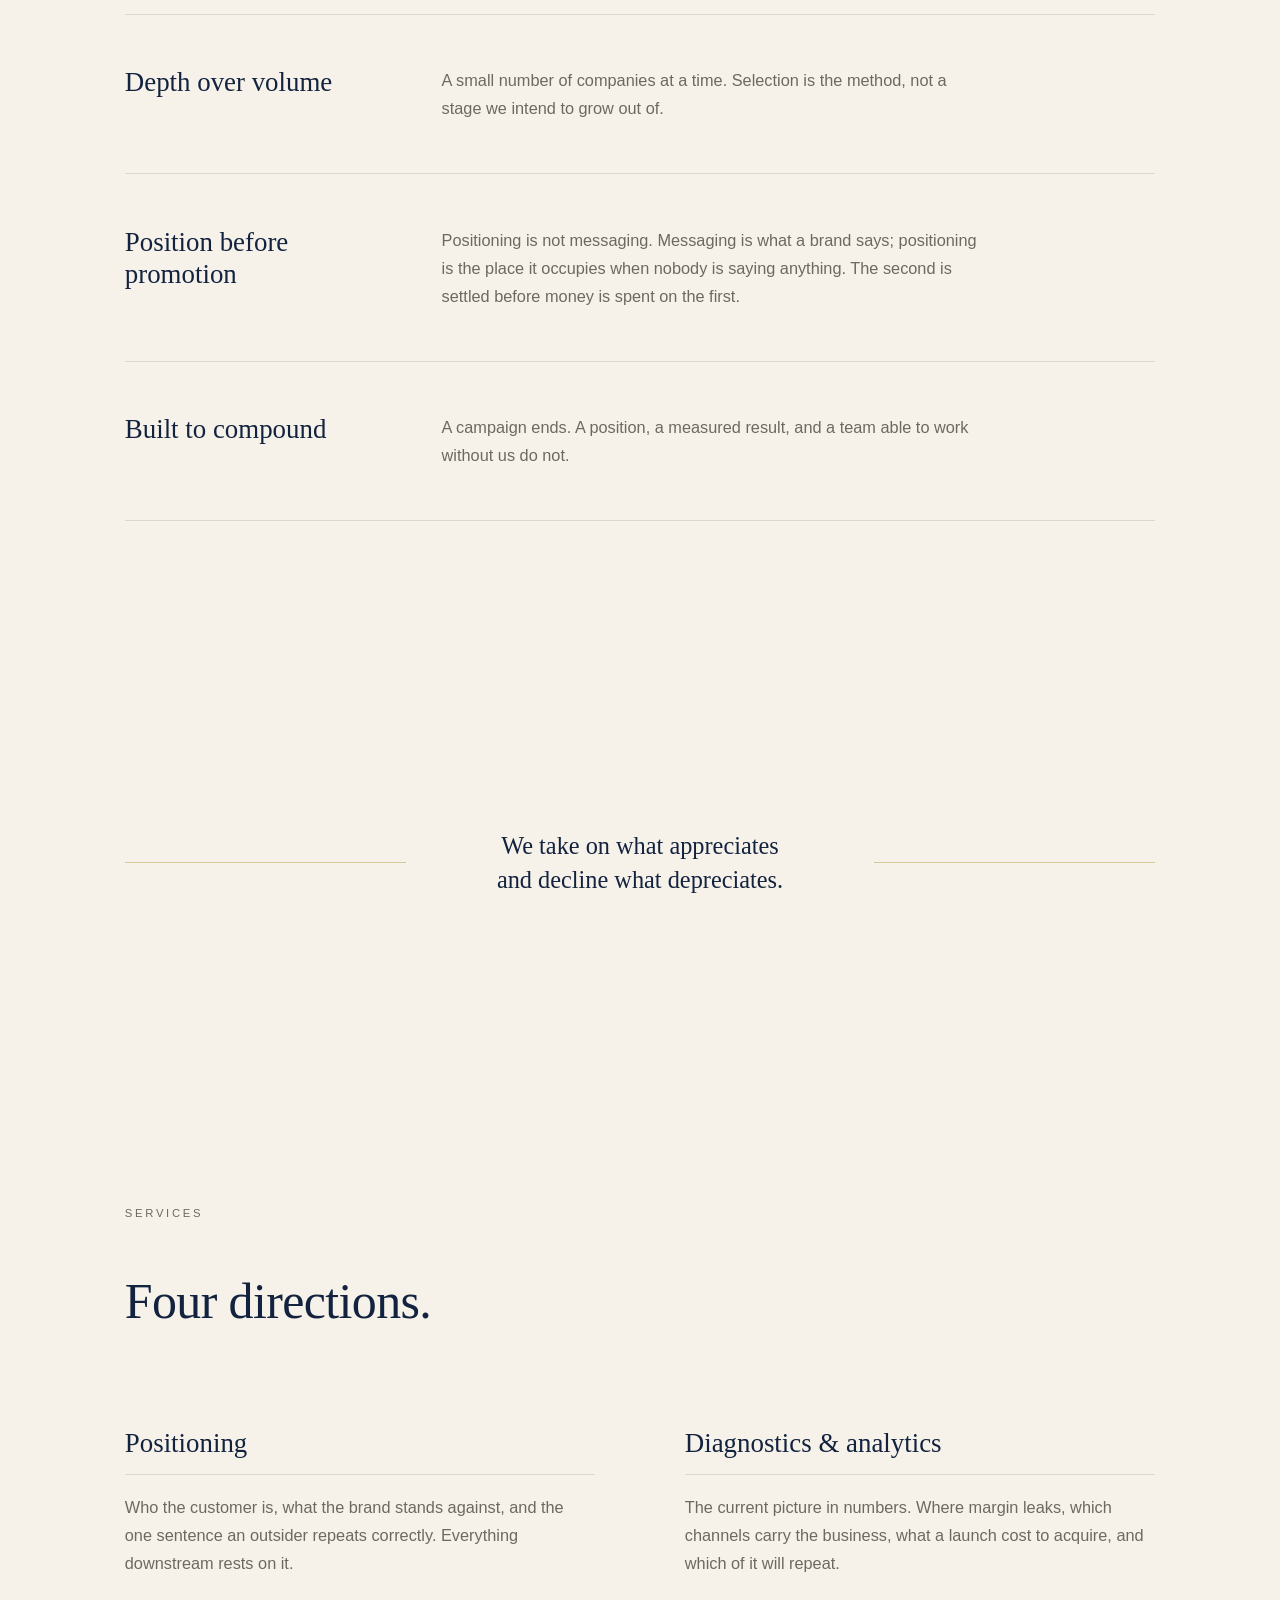
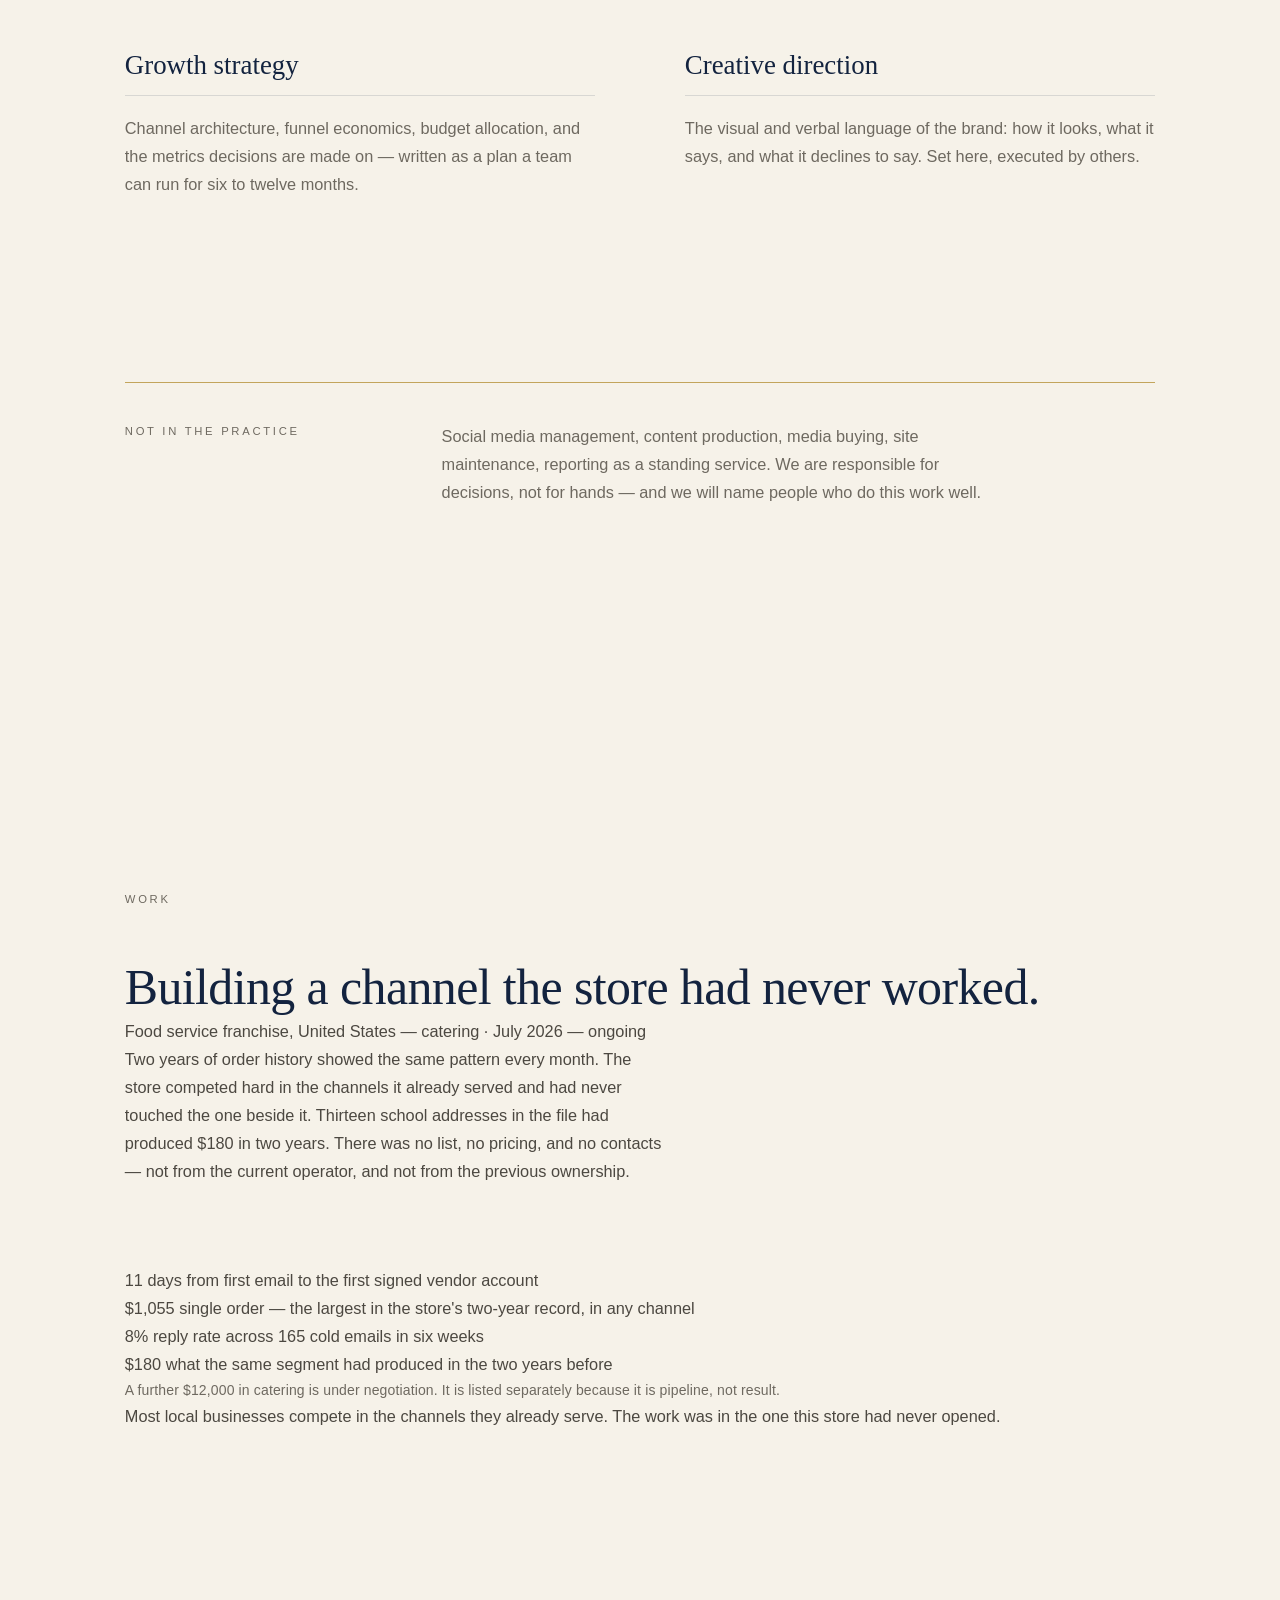
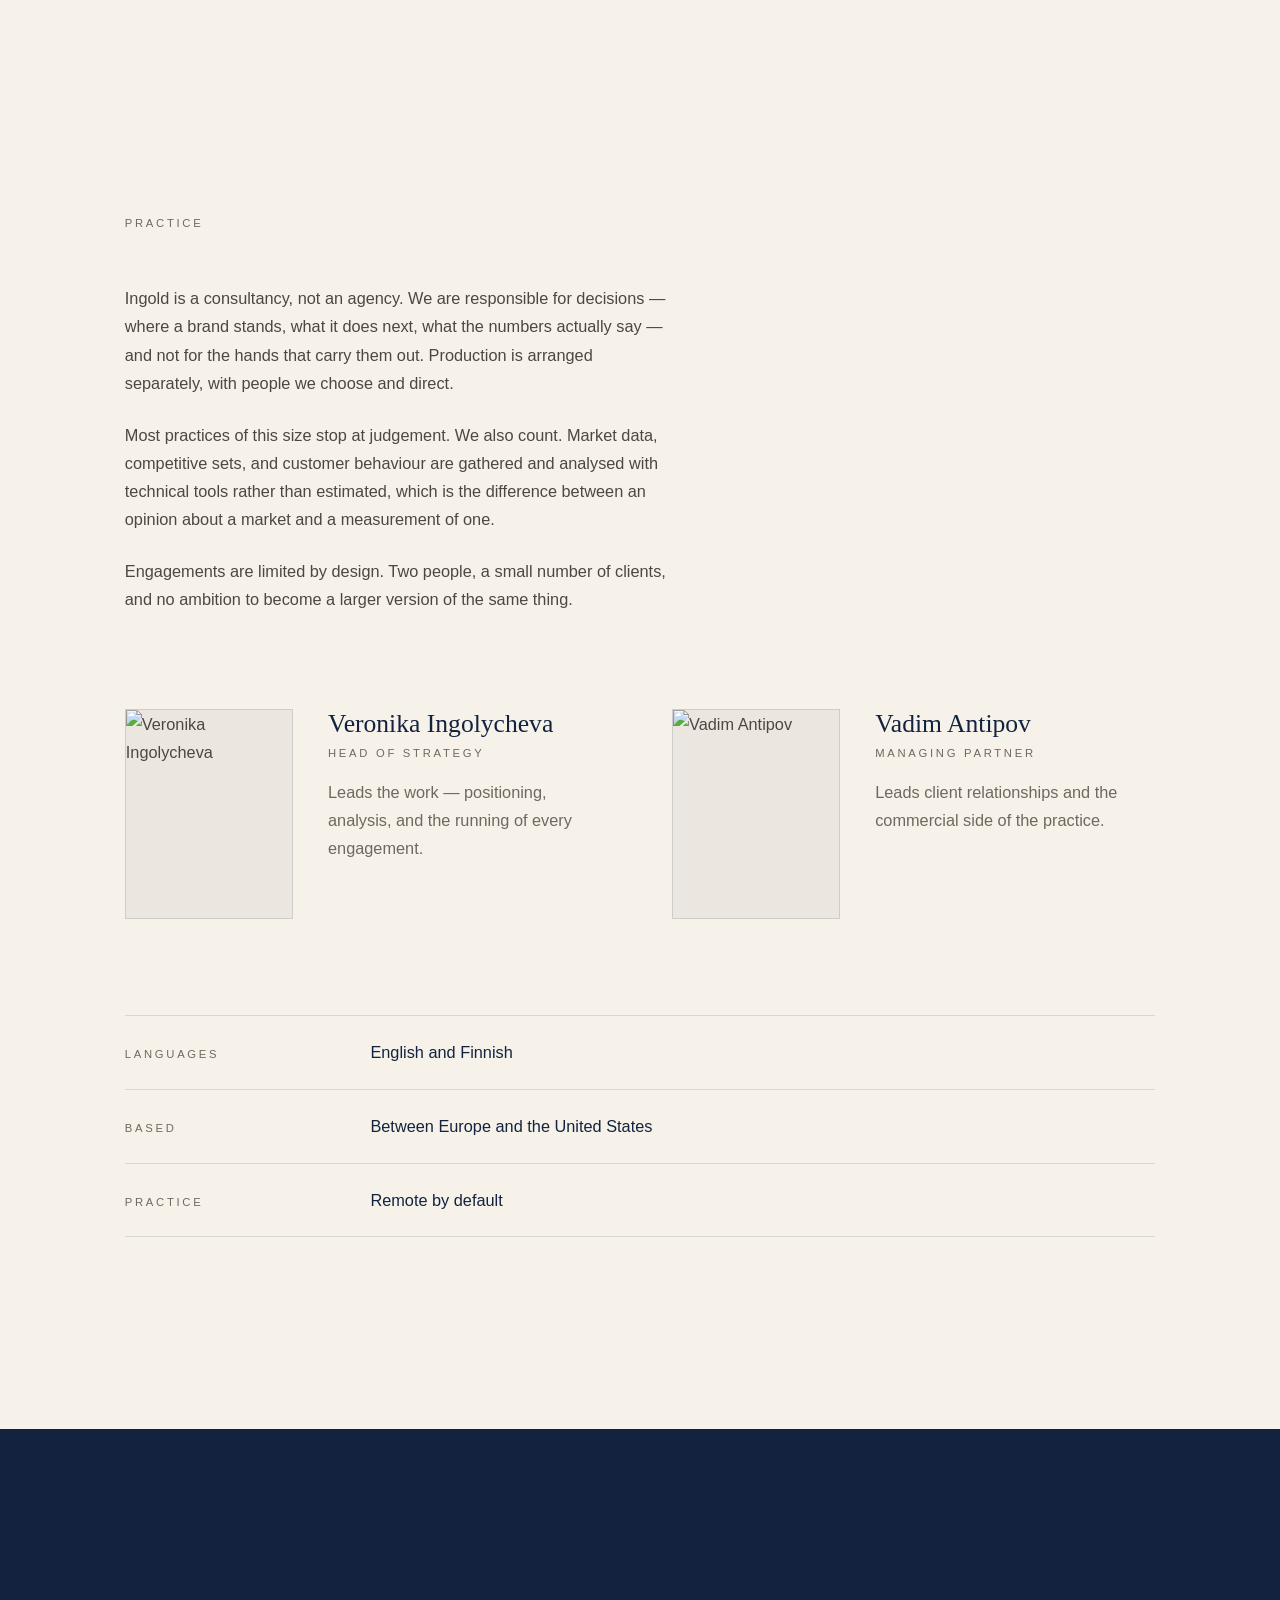
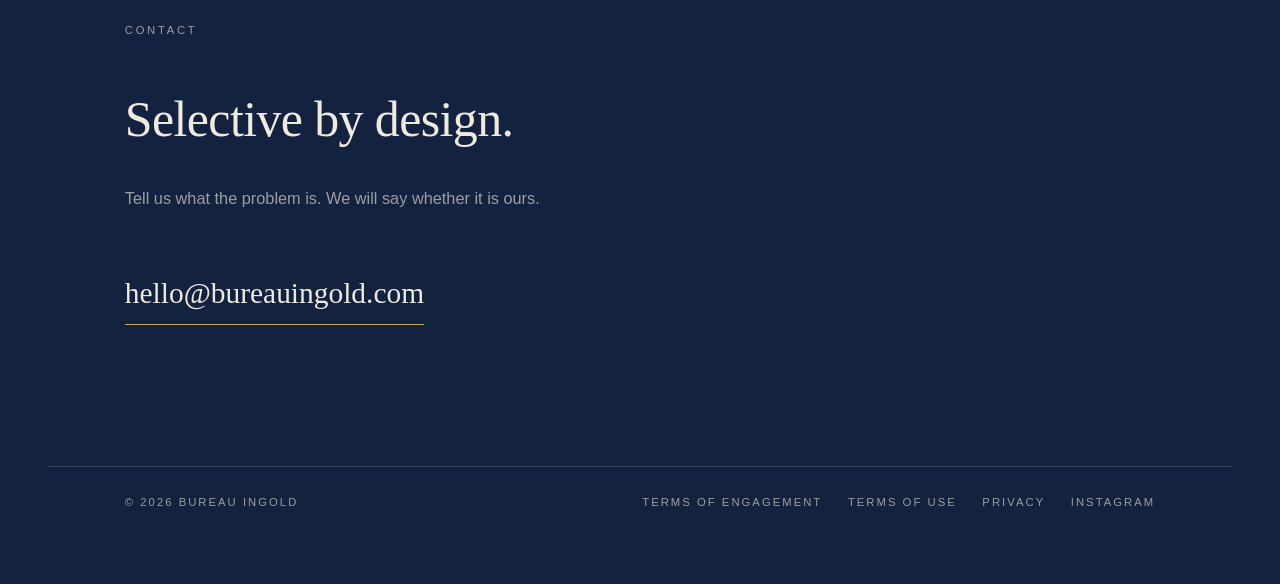
==== commit 2cf60ce4: "Add files via upload 7 сентября - 1 версия сайта и 1 запуск" ====
--- a/index.html
+++ b/index.html
@@ -3,120 +3,338 @@
 <head>
 <meta charset="utf-8">
 <meta name="viewport" content="width=device-width, initial-scale=1">
-<title>Bureau Ingold</title>
-<meta name="description" content="A brand and growth consultancy. Enquiries on request.">
-<meta name="robots" content="noindex">
-
-<link rel="preconnect" href="https://fonts.googleapis.com">
-<link rel="preconnect" href="https://fonts.gstatic.com" crossorigin>
-<link href="https://fonts.googleapis.com/css2?family=EB+Garamond:wght@400&family=Instrument+Sans:wght@400;500&display=swap" rel="stylesheet">
-
-<style>
-  :root {
-    --navy: #13233F;
-    --champagne: #C3A55C;
-    --on-navy: #EFEADF;
-    --on-navy-soft: rgba(239, 234, 223, .60);
-    --gutter: clamp(1.6rem, 6vw, 5.5rem);
-    --ease: cubic-bezier(.22, .61, .24, 1);
-  }
-
-  * { box-sizing: border-box; }
-
-  body {
-    margin: 0;
-    min-height: 100svh;
-    background: var(--navy);
-    color: var(--on-navy-soft);
-    font-family: "Instrument Sans", -apple-system, "Segoe UI", Helvetica, Arial, sans-serif;
-    font-size: 1rem;
-    line-height: 1.7;
-    -webkit-font-smoothing: antialiased;
-    display: flex;
-    flex-direction: column;
-    justify-content: center;
-    padding: clamp(4rem, 12vh, 8rem) var(--gutter);
-  }
-
-  main {
-    width: 100%;
-    max-width: 74rem;
-    margin-inline: auto;
-  }
-
-  .mark, .foot {
-    font-size: .705rem;
-    font-weight: 500;
-    letter-spacing: .24em;
-    text-transform: uppercase;
-  }
-
-  .mark {
-    color: var(--champagne);
-    margin: 0 0 clamp(2.6rem, 6vw, 4.5rem);
-  }
-
-  h1 {
-    margin: 0;
-    font-family: "EB Garamond", Georgia, serif;
-    font-weight: 400;
-    font-size: clamp(2.7rem, 6.4vw, 5.6rem);
-    line-height: 1.07;
-    letter-spacing: -.012em;
-    color: var(--on-navy);
-    max-width: 15ch;
-    text-wrap: balance;
-  }
-
-  .rule {
-    height: 1px;
-    background: var(--champagne);
-    opacity: .55;
-    margin: clamp(2.8rem, 6vw, 4.2rem) 0 clamp(1.6rem, 3vw, 2.2rem);
-    max-width: 7rem;
-  }
-
-  .foot { margin: 0; }
-
-  .foot a {
-    color: var(--on-navy-soft);
-    text-decoration: none;
-    transition: color .35s var(--ease);
-  }
-
-  .foot a:hover { color: var(--champagne); }
-
-  :focus-visible { outline: 1px solid var(--champagne); outline-offset: 4px; }
-
-  .mark, h1, .rule, .foot {
-    opacity: 0;
-    animation: rise 1.1s var(--ease) forwards;
-  }
-
-  h1     { animation-delay: .18s; }
-  .rule  { animation-delay: .34s; }
-  .foot  { animation-delay: .46s; }
-
-  @keyframes rise {
-    from { opacity: 0; transform: translateY(16px); }
-    to   { opacity: 1; transform: none; }
-  }
-
-  @media (prefers-reduced-motion: reduce) {
-    .mark, h1, .rule, .foot { opacity: 1; transform: none; animation: none; }
-  }
-</style>
+<title>Bureau Ingold — Brand &amp; Growth Consultancy</title>
+<meta name="description" content="A brand and growth consultancy. Positioning, diagnostics, growth strategy and creative direction for a small number of companies at a time. First published case: a catering channel built from nothing to a $1,055 order in eleven days.">
+
+<meta property="og:title" content="Bureau Ingold — Brand &amp; Growth Consultancy">
+<meta property="og:description" content="A brand and growth consultancy. Depth over volume.">
+<meta property="og:type" content="website">
+<meta property="og:url" content="https://bureauingold.com">
+<meta property="og:site_name" content="Bureau Ingold">
+<meta property="og:locale" content="en_US">
+<meta name="twitter:card" content="summary">
+
+<link rel="canonical" href="https://bureauingold.com/">
+<meta name="robots" content="index, follow, max-snippet:-1, max-image-preview:large">
+
+<!-- Разметка для поисковых и языковых систем. Не видна на странице.
+     Связывает практику, людей и услуги в один узел, чтобы машины
+     не путали Bureau Ingold с другими компаниями на слово Ingold. -->
+<script type="application/ld+json">
+{
+  "@context": "https://schema.org",
+  "@graph": [
+    {
+      "@type": "ProfessionalService",
+      "@id": "https://bureauingold.com/#practice",
+      "name": "Bureau Ingold",
+      "alternateName": "VVR ANT LLC d/b/a Bureau Ingold",
+      "url": "https://bureauingold.com/",
+      "email": "hello@bureauingold.com",
+      "description": "A brand and growth consultancy working with a small number of companies at a time. Positioning, diagnostics and analytics, growth strategy, and creative direction.",
+      "slogan": "Depth over volume.",
+      "knowsLanguage": ["en", "fi"],
+      "availableLanguage": ["English", "Finnish"],
+      "areaServed": [
+        { "@type": "Country", "name": "United States" },
+        { "@type": "Place", "name": "Europe" }
+      ],
+      "currenciesAccepted": "USD",
+      "employee": [
+        { "@id": "https://bureauingold.com/#veronika" },
+        { "@id": "https://bureauingold.com/#vadim" }
+      ],
+      "sameAs": ["https://www.instagram.com/bureauingold/"],
+      "hasOfferCatalog": {
+        "@type": "OfferCatalog",
+        "name": "Directions of work",
+        "itemListElement": [
+          { "@type": "Offer", "itemOffered": { "@type": "Service", "name": "Positioning", "description": "Defining the customer, the competitive stance, and the single sentence an outsider repeats correctly." } },
+          { "@type": "Offer", "itemOffered": { "@type": "Service", "name": "Diagnostics and analytics", "description": "Reading the current picture in numbers: margin, channel contribution, acquisition cost, repeat behaviour." } },
+          { "@type": "Offer", "itemOffered": { "@type": "Service", "name": "Growth strategy", "description": "Channel architecture, funnel economics, budget allocation, and the metrics decisions are made on." } },
+          { "@type": "Offer", "itemOffered": { "@type": "Service", "name": "Creative direction", "description": "The visual and verbal language of the brand, set by the practice and executed by others." } }
+        ]
+      }
+    },
+    {
+      "@type": "Person",
+      "@id": "https://bureauingold.com/#veronika",
+      "name": "Veronika Ingolycheva",
+      "givenName": "Veronika",
+      "familyName": "Ingolycheva",
+      "jobTitle": "Head of Strategy",
+      "worksFor": { "@id": "https://bureauingold.com/#practice" },
+      "knowsLanguage": ["en", "fi"],
+      "knowsAbout": [
+        "Brand positioning",
+        "Growth strategy",
+        "Marketing analytics",
+        "Creative direction"
+      ]
+    },
+    {
+      "@type": "Person",
+      "@id": "https://bureauingold.com/#vadim",
+      "name": "Vadim Antipov",
+      "givenName": "Vadim",
+      "familyName": "Antipov",
+      "jobTitle": "Managing Partner",
+      "worksFor": { "@id": "https://bureauingold.com/#practice" }
+    },
+    {
+      "@type": "WebSite",
+      "@id": "https://bureauingold.com/#website",
+      "url": "https://bureauingold.com/",
+      "name": "Bureau Ingold",
+      "inLanguage": "en",
+      "publisher": { "@id": "https://bureauingold.com/#practice" }
+    }
+  ]
+}
+</script>
+
+<link rel="preload" href="fonts/eb-garamond-latin-400-normal.woff2" as="font" type="font/woff2" crossorigin>
+<link rel="preload" href="fonts/instrument-sans-latin-400-normal.woff2" as="font" type="font/woff2" crossorigin>
+
+<link rel="stylesheet" href="styles.css">
 </head>
 <body>
 
-<main>
-  <p class="mark">Bureau Ingold</p>
-  <h1>A brand and growth&nbsp;consultancy.</h1>
-  <div class="rule"></div>
-  <p class="foot">
-    Enquiries — <a href="mailto:hello@bureauingold.com">hello@bureauingold.com</a>
-  </p>
+<!-- ── Верхняя строка ─────────────────────────────────────────── -->
+<header class="bar" id="bar">
+  <div class="bar__inner">
+    <a class="bar__mark" href="#top">Bureau Ingold</a>
+    <nav class="bar__nav" aria-label="Sections">
+      <a href="#approach">Approach</a>
+      <a href="#services">Services</a>
+      <a href="#work">Work</a>
+      <a href="#practice">Practice</a>
+      <a href="#contact">Contact</a>
+    </nav>
+  </div>
+</header>
+
+<main id="top">
+
+  <!-- ── 01 · Home ─────────────────────────────────────────────── -->
+  <section class="screen screen--dark hero">
+    <div class="wrap">
+      <p class="eyebrow hero__mark">Bureau Ingold</p>
+      <h1 class="display hero__line">A brand and growth&nbsp;consultancy.</h1>
+      <p class="lede hero__sub">We work with a small number of companies at a time.</p>
+    </div>
+    <p class="hero__foot">Enquiries — on request</p>
+  </section>
+
+  <!-- ── Цитата-разделитель ────────────────────────────────────── -->
+  <div class="divider reveal">
+    <p class="divider__text">Brands buy thinking. Hands they can find anywhere.</p>
+  </div>
+
+  <!-- ── 02 · Approach ─────────────────────────────────────────── -->
+  <section class="screen" id="approach">
+    <div class="wrap">
+      <p class="eyebrow reveal">Approach</p>
+      <h2 class="display display--sm reveal">Three principles, held&nbsp;consistently.</h2>
+
+      <div class="principles">
+        <article class="principle reveal">
+          <h3 class="principle__name">Depth over volume</h3>
+          <p class="principle__body">A small number of companies at a time. Selection is the method, not a stage we intend to grow out of.</p>
+        </article>
+        <article class="principle reveal">
+          <h3 class="principle__name">Position before promotion</h3>
+          <p class="principle__body">Positioning is not messaging. Messaging is what a brand says; positioning is the place it occupies when nobody is saying anything. The second is settled before money is spent on the first.</p>
+        </article>
+        <article class="principle reveal">
+          <h3 class="principle__name">Built to compound</h3>
+          <p class="principle__body">A campaign ends. A position, a measured result, and a team able to work without us do not.</p>
+        </article>
+      </div>
+    </div>
+  </section>
+
+  <!-- ── Цитата-разделитель ────────────────────────────────────── -->
+  <div class="divider reveal">
+    <p class="divider__text">We take on what appreciates and decline what depreciates.</p>
+  </div>
+
+  <!-- ── 03 · Services ─────────────────────────────────────────── -->
+  <section class="screen" id="services">
+    <div class="wrap">
+      <p class="eyebrow reveal">Services</p>
+      <h2 class="display display--sm reveal">Four directions.</h2>
+
+      <ul class="services">
+        <li class="service reveal">
+          <h3 class="service__name">Positioning</h3>
+          <p class="service__body">Who the customer is, what the brand stands against, and the one sentence an outsider repeats correctly. Everything downstream rests on it.</p>
+        </li>
+        <li class="service reveal">
+          <h3 class="service__name">Diagnostics &amp; analytics</h3>
+          <p class="service__body">The current picture in numbers. Where margin leaks, which channels carry the business, what a launch cost to acquire, and which of it will repeat.</p>
+        </li>
+        <li class="service reveal">
+          <h3 class="service__name">Growth strategy</h3>
+          <p class="service__body">Channel architecture, funnel economics, budget allocation, and the metrics decisions are made on — written as a plan a team can run for six to twelve months.</p>
+        </li>
+        <li class="service reveal">
+          <h3 class="service__name">Creative direction</h3>
+          <p class="service__body">The visual and verbal language of the brand: how it looks, what it says, and what it declines to say. Set here, executed by others.</p>
+        </li>
+      </ul>
+
+      <p class="note reveal">Engagements are scoped individually. Fees on request.</p>
+
+      <div class="decline reveal">
+        <p class="decline__lead">Not in the practice</p>
+        <p class="decline__body">Social media management, content production, media buying, site maintenance, reporting as a standing service. We are responsible for decisions, not for hands — and we will name people who do this work well.</p>
+      </div>
+    </div>
+  </section>
+
+  <!-- ── 04 · Work ─────────────────────────────────────────────── -->
+  <section class="screen" id="work">
+    <div class="wrap">
+      <p class="eyebrow reveal">Work</p>
+      <h2 class="display display--sm reveal">Building a channel the store had never&nbsp;worked.</h2>
+      <p class="case__meta reveal">Food service franchise, United States — catering · July 2026 — ongoing</p>
+
+      <div class="prose case__story">
+        <p class="reveal">Two years of order history showed the same pattern every month. The store competed hard in the channels it already served and had never touched the one beside it. Thirteen school addresses in the file had produced $180 in two years. There was no list, no pricing, and no contacts — not from the current operator, and not from the previous ownership.</p>
+        <p class="reveal">We built the segment from nothing: cold email, one segment at a time, with the offer rebuilt for each.</p>
+      </div>
+
+      <ul class="figures">
+        <li class="figure reveal">
+          <span class="figure__num">11 days</span>
+          <span class="figure__note">from first email to the first signed vendor account</span>
+        </li>
+        <li class="figure reveal">
+          <span class="figure__num">$1,055</span>
+          <span class="figure__note">single order — the largest in the store's two-year record, in any channel</span>
+        </li>
+        <li class="figure reveal">
+          <span class="figure__num">8%</span>
+          <span class="figure__note">reply rate across 165 cold emails in six weeks</span>
+        </li>
+        <li class="figure reveal">
+          <span class="figure__num">$180</span>
+          <span class="figure__note">what the same segment had produced in the two years before</span>
+        </li>
+      </ul>
+
+      <p class="note case__pipeline reveal">A further $12,000 in catering is under negotiation. It is listed separately because it is pipeline, not result.</p>
+
+      <p class="case__close reveal">Most local businesses compete in the channels they already serve. The work was in the one this store had never opened.</p>
+    </div>
+  </section>
+
+  <!-- ── Отзывы ─────────────────────────────────────────────────
+       ВЫКЛЮЧЕНО до появления первой настоящей фразы.
+       Включается снятием комментария вокруг <section> ниже и пункта
+       Voices в верхней строке.
+
+       Правила: только реальные фразы после измеренного результата ·
+       полное имя, должность, компания, месяц и год · цифра внутри
+       фразы весит больше прилагательного · максимум три, стопкой.
+
+  <section class="screen voices" id="voices">
+    <div class="wrap">
+      <p class="eyebrow reveal">In their words</p>
+      <figure class="voice reveal">
+        <blockquote class="voice__quote">Фраза клиента дословно.</blockquote>
+        <figcaption class="voice__by">
+          <span class="voice__name">Имя Фамилия</span>
+          <span class="voice__role">Должность, Компания · месяц 2027</span>
+        </figcaption>
+      </figure>
+    </div>
+  </section>
+  ───────────────────────────────────────────────────────────── -->
+
+  <!-- ── 05 · Practice ─────────────────────────────────────────── -->
+  <section class="screen" id="practice">
+    <div class="wrap">
+      <p class="eyebrow reveal">Practice</p>
+
+      <div class="prose">
+        <p class="reveal">Ingold is a consultancy, not an agency. We are responsible for decisions — where a brand stands, what it does next, what the numbers actually say — and not for the hands that carry them out. Production is arranged separately, with people we choose and direct.</p>
+        <p class="reveal">Most practices of this size stop at judgement. We also count. Market data, competitive sets, and customer behaviour are gathered and analysed with technical tools rather than estimated, which is the difference between an opinion about a market and a measurement of one.</p>
+        <p class="reveal">Engagements are limited by design. Two people, a small number of clients, and no ambition to become a larger version of the same thing.</p>
+      </div>
+
+      <div class="people">
+
+        <article class="person reveal">
+          <div class="person__frame">
+            <img class="person__photo" src="images/veronika.jpg"
+                 alt="Veronika Ingolycheva" width="900" height="1125" loading="lazy">
+          </div>
+          <div class="person__text">
+            <h3 class="person__name">Veronika Ingolycheva</h3>
+            <p class="person__role">Head of Strategy</p>
+            <p class="person__body">Leads the work — positioning, analysis, and the running of every engagement.</p>
+          </div>
+        </article>
+
+        <article class="person reveal">
+          <div class="person__frame">
+            <img class="person__photo" src="images/vadim.jpg"
+                 alt="Vadim Antipov" width="900" height="1125" loading="lazy">
+          </div>
+          <div class="person__text">
+            <h3 class="person__name">Vadim Antipov</h3>
+            <p class="person__role">Managing Partner</p>
+            <p class="person__body">Leads client relationships and the commercial side of the practice.</p>
+          </div>
+        </article>
+
+      </div>
+
+      <dl class="facts">
+        <div class="fact reveal">
+          <dt>Languages</dt>
+          <dd>English and Finnish</dd>
+        </div>
+        <div class="fact reveal">
+          <dt>Based</dt>
+          <dd>Between Europe and the United States</dd>
+        </div>
+        <div class="fact reveal">
+          <dt>Practice</dt>
+          <dd>Remote by default</dd>
+        </div>
+      </dl>
+    </div>
+  </section>
+
+  <!-- ── 06 · Contact ──────────────────────────────────────────── -->
+  <section class="screen screen--dark contact" id="contact">
+    <div class="wrap">
+      <p class="eyebrow reveal">Contact</p>
+      <h2 class="display display--sm reveal">Selective by design.</h2>
+      <p class="lede contact__line reveal">Tell us what the problem is. We will say whether it is ours.</p>
+      <a class="contact__mail reveal" href="mailto:hello@bureauingold.com">hello@bureauingold.com</a>
+    </div>
+
+    <footer class="foot">
+      <p class="foot__legal">© 2026 Bureau Ingold</p>
+      <p class="foot__links">
+        <a href="legal/terms-of-engagement.html">Terms of Engagement</a>
+        <a href="legal/terms-of-use.html">Terms of Use</a>
+        <a href="legal/privacy-notice.html">Privacy</a>
+        <a href="https://www.instagram.com/bureauingold/" rel="noopener">Instagram</a>
+      </p>
+    </footer>
+  </section>
+
 </main>
 
+<script src="script.js"></script>
+
+<!-- Cloudflare Web Analytics. Куки не ставит, баннер о согласии не требуется. -->
+<script type="module" src="https://static.cloudflareinsights.com/beacon.min.js"
+        data-cf-beacon='{"token": "5774135a7c794be792e5af65b4980a54"}'></script>
 </body>
 </html>
--- a/styles.css
+++ b/styles.css
@@ -0,0 +1,847 @@
+/* ════════════════════════════════════════════════════════════════
+   BUREAU INGOLD
+   ────────────────────────────────────────────────────────────────
+   Шрифты лежат в /fonts и грузятся со своего домена. Ничего
+   постороннего страница не запрашивает.
+   Всё настраиваемое собрано в :root. Меняешь там — меняется везде.
+   ════════════════════════════════════════════════════════════════ */
+
+@font-face {
+  font-family: "EB Garamond";
+  font-style: normal;
+  font-weight: 400;
+  font-display: swap;
+  src: url("fonts/eb-garamond-latin-400-normal.woff2") format("woff2");
+}
+
+@font-face {
+  font-family: "EB Garamond";
+  font-style: normal;
+  font-weight: 500;
+  font-display: swap;
+  src: url("fonts/eb-garamond-latin-500-normal.woff2") format("woff2");
+}
+
+@font-face {
+  font-family: "Instrument Sans";
+  font-style: normal;
+  font-weight: 400;
+  font-display: swap;
+  src: url("fonts/instrument-sans-latin-400-normal.woff2") format("woff2");
+}
+
+@font-face {
+  font-family: "Instrument Sans";
+  font-style: normal;
+  font-weight: 500;
+  font-display: swap;
+  src: url("fonts/instrument-sans-latin-500-normal.woff2") format("woff2");
+}
+
+:root {
+  /* Палитра */
+  --navy:       #13233F;   /* доминанта, тёмные экраны              */
+  --ivory:      #F6F2E9;   /* воздух, светлые экраны                */
+  --champagne:  #C3A55C;   /* акцент — только линиями               */
+  --ink:        #4C4841;   /* тёплый серый: основной текст          */
+  --ink-soft:   #6E6960;   /* второстепенный текст на светлом       */
+  --on-navy:    #EFEADF;   /* текст на тёмном                       */
+  --on-navy-soft: rgba(239, 234, 223, .62);
+  --hair:       rgba(19, 35, 63, .13);   /* тонкая линия на светлом */
+  --hair-dark:  rgba(239, 234, 223, .16);/* тонкая линия на тёмном  */
+
+  /* Типографика */
+  --serif: "EB Garamond", Georgia, "Times New Roman", serif;
+  --sans:  "Instrument Sans", -apple-system, "Segoe UI", Helvetica, Arial, sans-serif;
+
+  --t-display:    clamp(2.7rem, 6.4vw, 5.6rem);   /* крупная серифная строка */
+  --t-display-sm: clamp(2rem, 3.9vw, 3.2rem);     /* заголовки разделов      */
+  --t-body:       clamp(1.02rem, 1.05vw, 1.14rem);
+  --t-eyebrow:    .705rem;
+
+  /* Ритм */
+  --air:    clamp(7.5rem, 15vw, 13.5rem);  /* вертикальный воздух экрана */
+  --gutter: clamp(1.6rem, 6vw, 5.5rem);
+  --measure: 34rem;                        /* ширина текстовой колонки   */
+  --ease: cubic-bezier(.22, .61, .24, 1);
+}
+
+/* ── База ───────────────────────────────────────────────────────── */
+
+*, *::before, *::after { box-sizing: border-box; }
+
+html {
+  scroll-behavior: smooth;
+  -webkit-text-size-adjust: 100%;
+}
+
+body {
+  margin: 0;
+  background: var(--ivory);
+  color: var(--ink);
+  font-family: var(--sans);
+  font-size: var(--t-body);
+  line-height: 1.72;
+  font-weight: 400;
+  -webkit-font-smoothing: antialiased;
+  text-rendering: optimizeLegibility;
+}
+
+h1, h2, h3, p, ul, dl, dd { margin: 0; }
+ul { padding: 0; list-style: none; }
+
+a { color: inherit; }
+
+:focus-visible {
+  outline: 1px solid var(--champagne);
+  outline-offset: 4px;
+}
+
+/* ── Типографические роли ───────────────────────────────────────── */
+
+/* Надзаголовок: маленький, разряжённый, всегда над крупной строкой */
+.eyebrow {
+  font-size: var(--t-eyebrow);
+  font-weight: 500;
+  letter-spacing: .24em;
+  text-transform: uppercase;
+  color: var(--ink-soft);
+  margin-bottom: clamp(2rem, 4vw, 3.2rem);
+}
+
+/* Крупная серифная строка */
+.display {
+  font-family: var(--serif);
+  font-weight: 400;
+  font-size: var(--t-display);
+  line-height: 1.07;
+  letter-spacing: -.012em;
+  color: var(--navy);
+  text-wrap: balance;
+}
+
+.display--sm {
+  font-size: var(--t-display-sm);
+  line-height: 1.14;
+}
+
+.lede {
+  max-width: var(--measure);
+  color: var(--ink-soft);
+}
+
+.note {
+  font-size: .875rem;
+  letter-spacing: .01em;
+  color: var(--ink-soft);
+}
+
+.prose p { max-width: var(--measure); }
+.prose p + p { margin-top: 1.5rem; }
+
+/* ── Экран ──────────────────────────────────────────────────────── */
+
+.wrap {
+  width: 100%;
+  max-width: 74rem;
+  margin-inline: auto;
+  padding-inline: var(--gutter);
+}
+
+.screen {
+  padding-block: var(--air);
+}
+
+.screen--dark {
+  background: var(--navy);
+  color: var(--on-navy-soft);
+}
+
+.screen--dark .eyebrow { color: var(--on-navy-soft); }
+.screen--dark .display { color: var(--on-navy); }
+
+/* Work: тише остальных, работает почти как ещё один разделитель */
+.screen--quiet {
+  text-align: center;
+  padding-block: clamp(6rem, 11vw, 10rem);
+}
+
+.screen--quiet .eyebrow { margin-bottom: 1.8rem; }
+
+/* ── Верхняя строка ─────────────────────────────────────────────── */
+
+.bar {
+  position: fixed;
+  inset: 0 0 auto 0;
+  z-index: 10;
+  transition: background-color .5s var(--ease), border-color .5s var(--ease);
+  border-bottom: 1px solid transparent;
+}
+
+.bar__inner {
+  max-width: 74rem;
+  margin-inline: auto;
+  padding: 1.35rem var(--gutter);
+  display: flex;
+  align-items: center;
+  justify-content: space-between;
+  gap: 2rem;
+}
+
+.bar__mark,
+.bar__nav a {
+  font-size: var(--t-eyebrow);
+  font-weight: 500;
+  letter-spacing: .24em;
+  text-transform: uppercase;
+  text-decoration: none;
+  color: var(--on-navy);
+  transition: color .5s var(--ease), opacity .3s var(--ease);
+}
+
+.bar__nav {
+  display: flex;
+  gap: clamp(1.4rem, 2.6vw, 2.6rem);
+}
+
+.bar__nav a { color: var(--on-navy-soft); }
+.bar__nav a:hover { color: var(--on-navy); }
+
+/* Состояние после ухода с тёмного первого экрана */
+.bar.is-light {
+  background: rgba(246, 242, 233, .92);
+  backdrop-filter: blur(8px);
+  border-bottom-color: var(--hair);
+}
+
+.bar.is-light .bar__mark { color: var(--navy); }
+.bar.is-light .bar__nav a { color: var(--ink-soft); }
+.bar.is-light .bar__nav a:hover { color: var(--navy); }
+
+/* ── 01 · Home ──────────────────────────────────────────────────── */
+
+.hero {
+  min-height: 100svh;
+  display: flex;
+  flex-direction: column;
+  justify-content: center;
+  position: relative;
+  padding-block: clamp(9rem, 18vh, 13rem);
+}
+
+.hero__mark {
+  margin-bottom: clamp(2.6rem, 6vw, 4.5rem);
+  color: var(--champagne);
+}
+
+.hero__line {
+  max-width: 15ch;
+}
+
+.hero__sub {
+  margin-top: clamp(2rem, 4vw, 3rem);
+  color: var(--on-navy-soft);
+}
+
+.hero__foot {
+  position: absolute;
+  left: 0; right: 0;
+  bottom: clamp(2.2rem, 5vh, 3.4rem);
+  padding-inline: var(--gutter);
+  max-width: 74rem;
+  margin-inline: auto;
+  font-size: var(--t-eyebrow);
+  letter-spacing: .24em;
+  text-transform: uppercase;
+  color: var(--on-navy-soft);
+}
+
+/* ── Цитата-разделитель ─────────────────────────────────────────
+   Подпись макета: серифная строка по центру, с двух сторон —
+   тонкая шампанская линия, которая обрывается у текста.        */
+
+.divider {
+  display: grid;
+  grid-template-columns: 1fr auto 1fr;
+  align-items: center;
+  gap: clamp(1.2rem, 4vw, 3.2rem);
+  padding: clamp(4.5rem, 9vw, 8rem) var(--gutter);
+  max-width: 74rem;
+  margin-inline: auto;
+}
+
+.divider::before,
+.divider::after {
+  content: "";
+  height: 1px;
+  background: var(--champagne);
+  opacity: .55;
+}
+
+.divider__text {
+  font-family: var(--serif);
+  font-size: clamp(1.15rem, 1.9vw, 1.6rem);
+  line-height: 1.4;
+  color: var(--navy);
+  text-align: center;
+  text-wrap: balance;
+  max-width: 30ch;
+}
+
+/* ── 02 · Approach ──────────────────────────────────────────────── */
+
+.principles {
+  margin-top: clamp(3.5rem, 8vw, 6rem);
+  display: grid;
+  gap: 0;
+}
+
+.principle {
+  padding-block: clamp(2.2rem, 4vw, 3.2rem);
+  border-top: 1px solid var(--hair);
+  display: grid;
+  gap: .9rem clamp(2rem, 6vw, 5rem);
+}
+
+.principle:last-child { border-bottom: 1px solid var(--hair); }
+
+.principle__name {
+  font-family: var(--serif);
+  font-size: clamp(1.35rem, 2.1vw, 1.75rem);
+  font-weight: 400;
+  line-height: 1.2;
+  color: var(--navy);
+}
+
+.principle__body {
+  color: var(--ink-soft);
+  max-width: var(--measure);
+}
+
+/* ── 03 · Services ──────────────────────────────────────────────── */
+
+.services {
+  margin-top: clamp(3.5rem, 8vw, 6rem);
+  display: grid;
+  gap: clamp(2.8rem, 6vw, 4.5rem) clamp(2.5rem, 7vw, 6rem);
+}
+
+.service__name {
+  font-family: var(--serif);
+  font-size: clamp(1.35rem, 2.1vw, 1.75rem);
+  font-weight: 400;
+  line-height: 1.2;
+  color: var(--navy);
+  padding-bottom: .9rem;
+  margin-bottom: 1.1rem;
+  border-bottom: 1px solid var(--hair);
+}
+
+.service__body {
+  color: var(--ink-soft);
+  max-width: 30rem;
+}
+
+.services + .note {
+  display: block;
+  margin-top: clamp(3.5rem, 7vw, 5.5rem);
+}
+
+/* ── 04 · Work ──────────────────────────────────────────────────── */
+
+.work__line { max-width: 20ch; margin-inline: auto; }
+
+.note--center {
+  margin-top: 1.8rem;
+  margin-inline: auto;
+  max-width: 34ch;
+}
+
+/* ── Отказ · «Not in the practice» ──────────────────────────────
+   Единственный блок на светлом экране с рамкой. Отказ подан как
+   утверждение, поэтому он отделён, а не спрятан внизу мелким.   */
+
+.decline {
+  margin-top: clamp(3rem, 6vw, 4.5rem);
+  padding-top: clamp(1.8rem, 3vw, 2.4rem);
+  border-top: 1px solid var(--champagne);
+  display: grid;
+  gap: .9rem clamp(2rem, 6vw, 5rem);
+}
+
+.decline__lead {
+  font-size: var(--t-eyebrow);
+  font-weight: 500;
+  letter-spacing: .24em;
+  text-transform: uppercase;
+  color: var(--ink-soft);
+  margin: 0;
+}
+
+.decline__body {
+  margin: 0;
+  color: var(--ink-soft);
+  max-width: var(--measure);
+}
+
+/* ── Люди ───────────────────────────────────────────────────────
+   Портрет в рамке слева, имя и роль справа. До появления
+   фотографий в рамке стоит монограмма — не заглушка, а приём:
+   монограмма уместна там, где герб не уместен.                 */
+
+.people {
+  margin-top: clamp(3.5rem, 8vw, 6rem);
+  display: grid;
+  gap: clamp(2.5rem, 6vw, 4rem);
+}
+
+.person {
+  display: grid;
+  grid-template-columns: clamp(7rem, 16vw, 10.5rem) minmax(0, 1fr);
+  gap: clamp(1.4rem, 3vw, 2.2rem);
+  align-items: start;
+}
+
+.person__frame {
+  aspect-ratio: 4 / 5;
+  background: rgba(19, 35, 63, .05);
+  border: 1px solid var(--hair);
+  display: grid;
+  place-items: center;
+  overflow: hidden;
+}
+
+.person__mark {
+  font-family: var(--serif);
+  font-size: clamp(1.1rem, 2vw, 1.4rem);
+  letter-spacing: .1em;
+  color: var(--champagne);
+}
+
+.person__photo {
+  width: 100%;
+  height: 100%;
+  object-fit: cover;
+  display: block;
+}
+
+.person__name {
+  font-family: var(--serif);
+  font-size: clamp(1.25rem, 2vw, 1.6rem);
+  font-weight: 400;
+  line-height: 1.2;
+  color: var(--navy);
+  margin: 0;
+}
+
+.person__role {
+  margin: .3rem 0 0;
+  font-size: var(--t-eyebrow);
+  font-weight: 500;
+  letter-spacing: .24em;
+  text-transform: uppercase;
+  color: var(--ink-soft);
+}
+
+.person__body {
+  margin: .9rem 0 0;
+  color: var(--ink-soft);
+  max-width: 28rem;
+}
+
+/* ── Отзывы ─────────────────────────────────────────────────────
+   Ни звёзд, ни счётчиков, ни аватаров, ни карусели. Доверие здесь
+   держится на конкретике подписи, а не на оформлении.           */
+
+.voice {
+  margin: 0;
+  padding-block: clamp(2.8rem, 6vw, 4.5rem);
+  border-top: 1px solid var(--hair);
+  display: grid;
+  gap: clamp(1.6rem, 3vw, 2.4rem) clamp(2rem, 6vw, 5rem);
+}
+
+.voices .voice:last-child { border-bottom: 1px solid var(--hair); }
+
+.voice__quote {
+  margin: 0;
+  font-family: var(--serif);
+  font-size: clamp(1.3rem, 2.3vw, 1.85rem);
+  line-height: 1.38;
+  color: var(--navy);
+  max-width: 38rem;
+  text-wrap: pretty;
+}
+
+/* Кавычка выносится в поле — строка остаётся выровненной */
+.voice__quote::before {
+  content: "\201C";
+  position: absolute;
+  transform: translate(-.62em, -.06em);
+  color: var(--champagne);
+}
+
+.voice__by {
+  display: grid;
+  gap: .3rem;
+  align-content: start;
+}
+
+.voice__name {
+  font-size: .875rem;
+  font-weight: 500;
+  color: var(--navy);
+  letter-spacing: .01em;
+}
+
+.voice__role {
+  font-size: .8125rem;
+  line-height: 1.55;
+  color: var(--ink-soft);
+}
+
+/* ── 05 · Studio ────────────────────────────────────────────────── */
+
+.facts {
+  margin-top: clamp(3.5rem, 8vw, 6rem);
+  display: grid;
+  gap: 0;
+}
+
+.fact {
+  display: grid;
+  gap: .35rem;
+  padding-block: 1.4rem;
+  border-top: 1px solid var(--hair);
+}
+
+.fact:last-child { border-bottom: 1px solid var(--hair); }
+
+.fact dt {
+  font-size: var(--t-eyebrow);
+  font-weight: 500;
+  letter-spacing: .24em;
+  text-transform: uppercase;
+  color: var(--ink-soft);
+}
+
+.fact dd { color: var(--navy); }
+
+/* ── 06 · Contact ───────────────────────────────────────────────── */
+
+.contact { padding-bottom: clamp(3rem, 6vw, 4.5rem); }
+
+.contact__line {
+  margin-top: clamp(1.6rem, 3vw, 2.2rem);
+  color: var(--on-navy-soft);
+}
+
+.contact__mail {
+  display: inline-block;
+  margin-top: clamp(2.5rem, 5vw, 3.5rem);
+  font-family: var(--serif);
+  font-size: clamp(1.3rem, 2.3vw, 1.9rem);
+  color: var(--on-navy);
+  text-decoration: none;
+  padding-bottom: .35rem;
+  border-bottom: 1px solid var(--champagne);
+  transition: color .35s var(--ease), border-color .35s var(--ease);
+}
+
+.contact__mail:hover {
+  color: var(--champagne);
+}
+
+.foot {
+  max-width: 74rem;
+  margin: clamp(5rem, 11vw, 9rem) auto 0;
+  padding: 1.6rem var(--gutter) 0;
+  border-top: 1px solid var(--hair-dark);
+  display: flex;
+  flex-wrap: wrap;
+  gap: .6rem 2rem;
+  justify-content: space-between;
+}
+
+.foot p {
+  font-size: var(--t-eyebrow);
+  letter-spacing: .18em;
+  text-transform: uppercase;
+  color: var(--on-navy-soft);
+}
+
+.foot__links {
+  display: flex;
+  flex-wrap: wrap;
+  gap: .4rem 1.6rem;
+}
+
+.foot a {
+  text-decoration: none;
+  transition: color .35s var(--ease);
+}
+
+.foot a:hover { color: var(--on-navy); }
+
+/* ── Правовые страницы ──────────────────────────────────────────
+   Документ читают, а не сканируют: колонка уже, строка длиннее,
+   межстрочный интервал больше, чем на экранах сайта.           */
+
+.doc-body {
+  background: var(--ivory);
+}
+
+.doc-bar {
+  border-bottom: 1px solid var(--hair);
+  background: var(--ivory);
+}
+
+.doc-bar__inner {
+  max-width: 52rem;
+  margin-inline: auto;
+  padding: 1.35rem var(--gutter);
+  display: flex;
+  align-items: center;
+  justify-content: space-between;
+  gap: 2rem;
+}
+
+.doc-bar__mark,
+.doc-bar__back {
+  font-size: var(--t-eyebrow);
+  font-weight: 500;
+  letter-spacing: .24em;
+  text-transform: uppercase;
+  text-decoration: none;
+  transition: color .35s var(--ease);
+}
+
+.doc-bar__mark { color: var(--navy); }
+.doc-bar__back { color: var(--ink-soft); }
+.doc-bar__back:hover { color: var(--navy); }
+
+.doc {
+  max-width: 52rem;
+  margin-inline: auto;
+  padding: clamp(3.5rem, 8vw, 6rem) var(--gutter) clamp(4rem, 9vw, 7rem);
+  line-height: 1.78;
+}
+
+.doc h1 {
+  font-family: var(--serif);
+  font-weight: 400;
+  font-size: clamp(2.1rem, 4.5vw, 3.2rem);
+  line-height: 1.1;
+  letter-spacing: -.012em;
+  color: var(--navy);
+  margin: 0 0 .6rem;
+}
+
+.doc h2 {
+  font-family: var(--serif);
+  font-weight: 400;
+  font-size: clamp(1.35rem, 2.4vw, 1.75rem);
+  line-height: 1.2;
+  color: var(--navy);
+  margin: clamp(3rem, 6vw, 4.5rem) 0 1.2rem;
+  padding-top: 1.4rem;
+  border-top: 1px solid var(--hair);
+}
+
+.doc h3 {
+  font-size: 1rem;
+  font-weight: 500;
+  color: var(--navy);
+  margin: 2rem 0 .6rem;
+}
+
+.doc p { margin: 0 0 1.15rem; }
+
+.doc strong { font-weight: 500; color: var(--navy); }
+
+.doc em { color: var(--ink-soft); }
+
+.doc a {
+  color: var(--navy);
+  text-decoration: none;
+  border-bottom: 1px solid var(--champagne);
+}
+
+.doc ul, .doc ol {
+  margin: 0 0 1.15rem;
+  padding-left: 1.3rem;
+  list-style-position: outside;
+}
+
+.doc ul { list-style: none; padding-left: 1.1rem; }
+
+.doc ul li { position: relative; margin-bottom: .5rem; }
+
+.doc ul li::before {
+  content: "—";
+  position: absolute;
+  left: -1.1rem;
+  color: var(--champagne);
+}
+
+.doc ol li { margin-bottom: .5rem; }
+
+.doc hr {
+  border: 0;
+  height: 1px;
+  background: var(--hair);
+  margin: clamp(2.5rem, 5vw, 3.5rem) 0;
+}
+
+.doc table {
+  width: 100%;
+  border-collapse: collapse;
+  margin: 0 0 1.5rem;
+  font-size: .9375rem;
+}
+
+.doc th, .doc td {
+  text-align: left;
+  padding: .7rem 1rem .7rem 0;
+  border-bottom: 1px solid var(--hair);
+  vertical-align: top;
+}
+
+.doc th {
+  font-size: var(--t-eyebrow);
+  font-weight: 500;
+  letter-spacing: .18em;
+  text-transform: uppercase;
+  color: var(--ink-soft);
+}
+
+/* Абзацы, набранные прописными, — ограничение ответственности */
+.doc p:has(> strong):first-child { margin-top: 0; }
+
+.doc-foot {
+  border-top: 1px solid var(--hair);
+  max-width: 52rem;
+  margin-inline: auto;
+  padding: 1.6rem var(--gutter) clamp(3rem, 6vw, 4rem);
+  display: flex;
+  flex-wrap: wrap;
+  gap: .6rem 2rem;
+  justify-content: space-between;
+}
+
+.doc-foot p {
+  margin: 0;
+  font-size: var(--t-eyebrow);
+  letter-spacing: .18em;
+  text-transform: uppercase;
+  color: var(--ink-soft);
+}
+
+.doc-foot__links {
+  display: flex;
+  flex-wrap: wrap;
+  gap: .4rem 1.6rem;
+}
+
+.doc-foot a {
+  color: var(--ink-soft);
+  text-decoration: none;
+  transition: color .35s var(--ease);
+}
+
+.doc-foot a:hover { color: var(--navy); }
+
+/* ── Появление при прокрутке ────────────────────────────────────── */
+
+.reveal {
+  opacity: 0;
+  transform: translateY(14px);
+  transition: opacity .9s var(--ease), transform .9s var(--ease);
+}
+
+.reveal.is-in {
+  opacity: 1;
+  transform: none;
+}
+
+/* Первый экран проявляется при загрузке, не по прокрутке */
+.hero .eyebrow,
+.hero .display,
+.hero .lede,
+.hero__foot {
+  opacity: 0;
+  animation: rise 1.1s var(--ease) forwards;
+}
+
+.hero .display { animation-delay: .18s; }
+.hero .lede    { animation-delay: .34s; }
+.hero__foot    { animation-delay: .5s; }
+
+@keyframes rise {
+  from { opacity: 0; transform: translateY(16px); }
+  to   { opacity: 1; transform: none; }
+}
+
+/* ── Планшет и шире ─────────────────────────────────────────────── */
+
+@media (min-width: 48rem) {
+  .principle {
+    grid-template-columns: minmax(0, 15rem) minmax(0, 1fr);
+    align-items: start;
+  }
+
+  .services {
+    grid-template-columns: repeat(2, minmax(0, 1fr));
+  }
+
+  .fact {
+    grid-template-columns: minmax(0, 15rem) minmax(0, 1fr);
+    align-items: baseline;
+  }
+
+  .voice {
+    grid-template-columns: minmax(0, 1fr) minmax(0, 14rem);
+    align-items: start;
+  }
+
+  .decline {
+    grid-template-columns: minmax(0, 15rem) minmax(0, 1fr);
+    align-items: start;
+  }
+
+  .people {
+    grid-template-columns: repeat(2, minmax(0, 1fr));
+    gap: clamp(2.5rem, 5vw, 4rem);
+  }
+}
+
+/* ── Узкие экраны ───────────────────────────────────────────────── */
+
+@media (max-width: 47.99rem) {
+  .bar__nav { display: none; }
+  .divider { grid-template-columns: 1fr; }
+  .divider::before,
+  .divider::after { display: none; }
+  .divider__text {
+    max-width: none;
+    padding-block: clamp(1.6rem, 6vw, 2.4rem);
+    border-block: 1px solid var(--champagne);
+  }
+}
+
+/* ── Уважение к настройкам движения ─────────────────────────────── */
+
+@media (prefers-reduced-motion: reduce) {
+  html { scroll-behavior: auto; }
+
+  .reveal,
+  .hero .eyebrow,
+  .hero .display,
+  .hero .lede,
+  .hero__foot {
+    opacity: 1;
+    transform: none;
+    animation: none;
+    transition: none;
+  }
+}
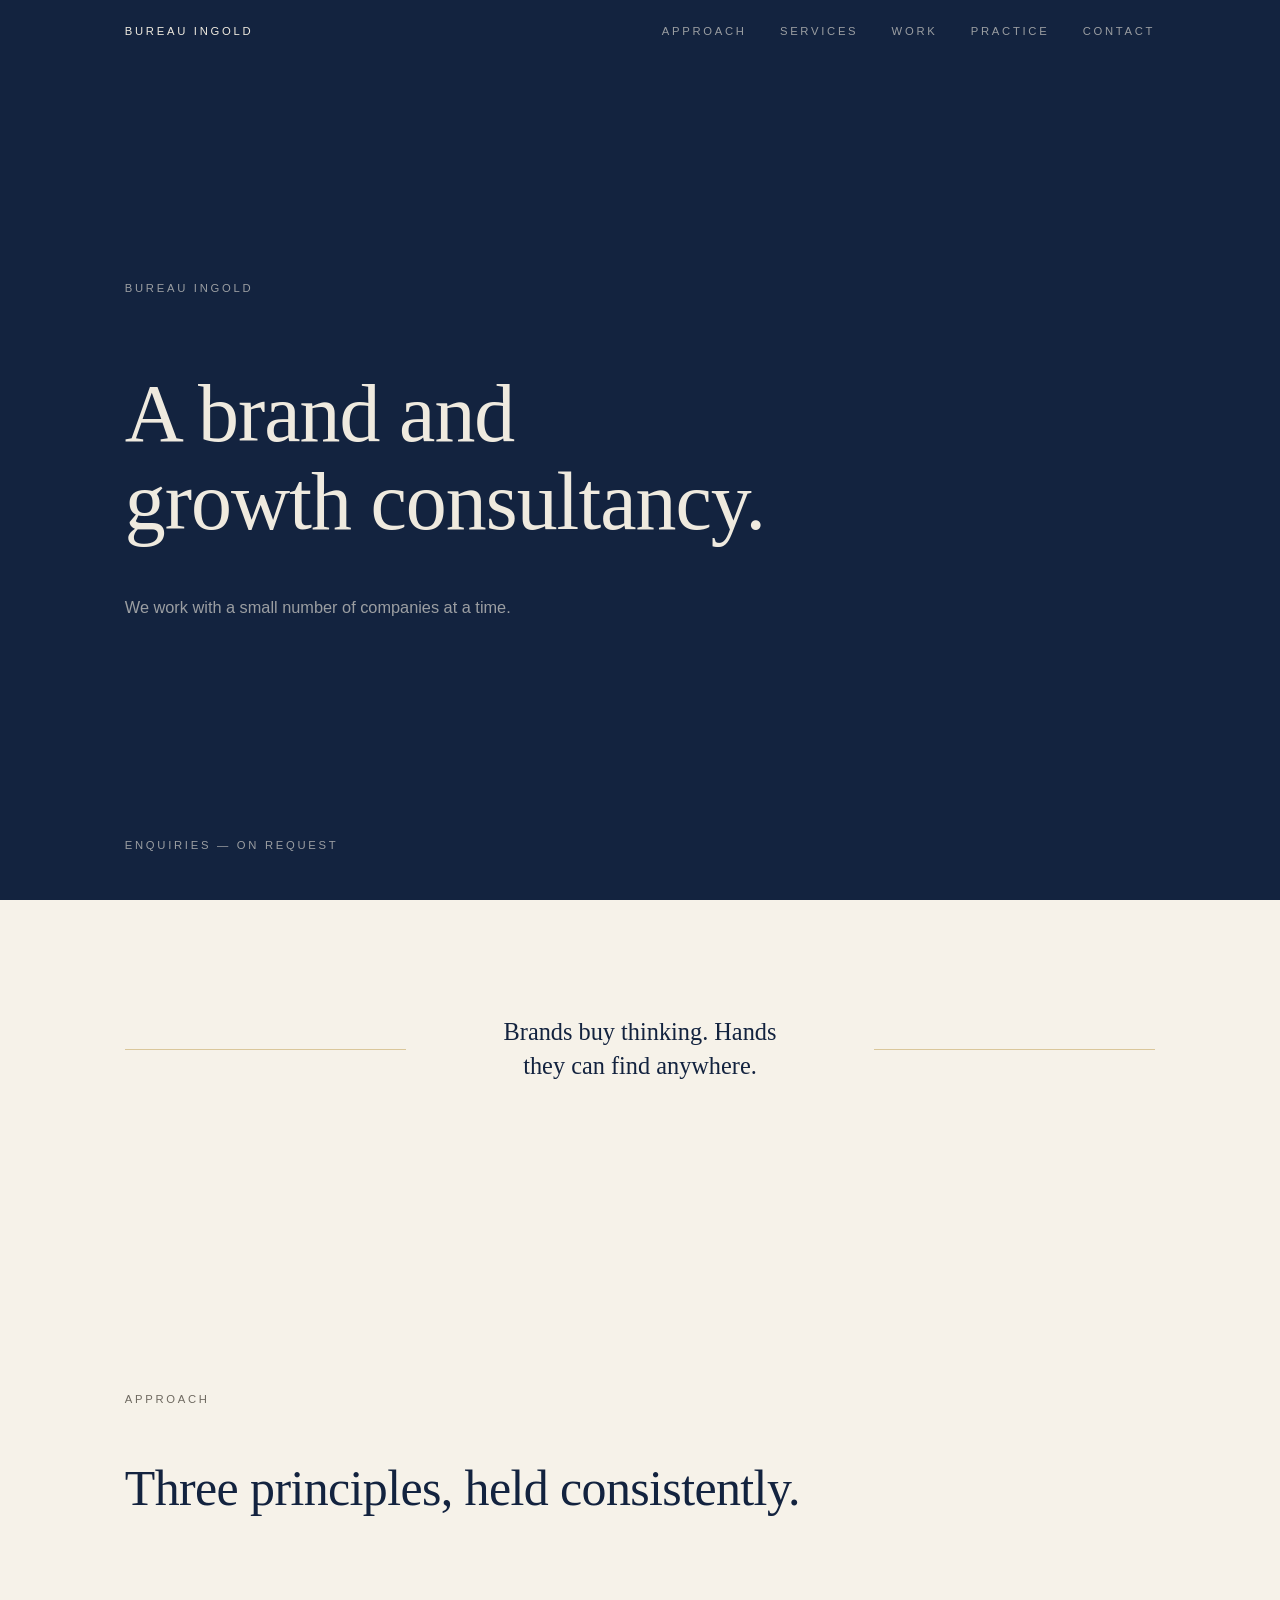
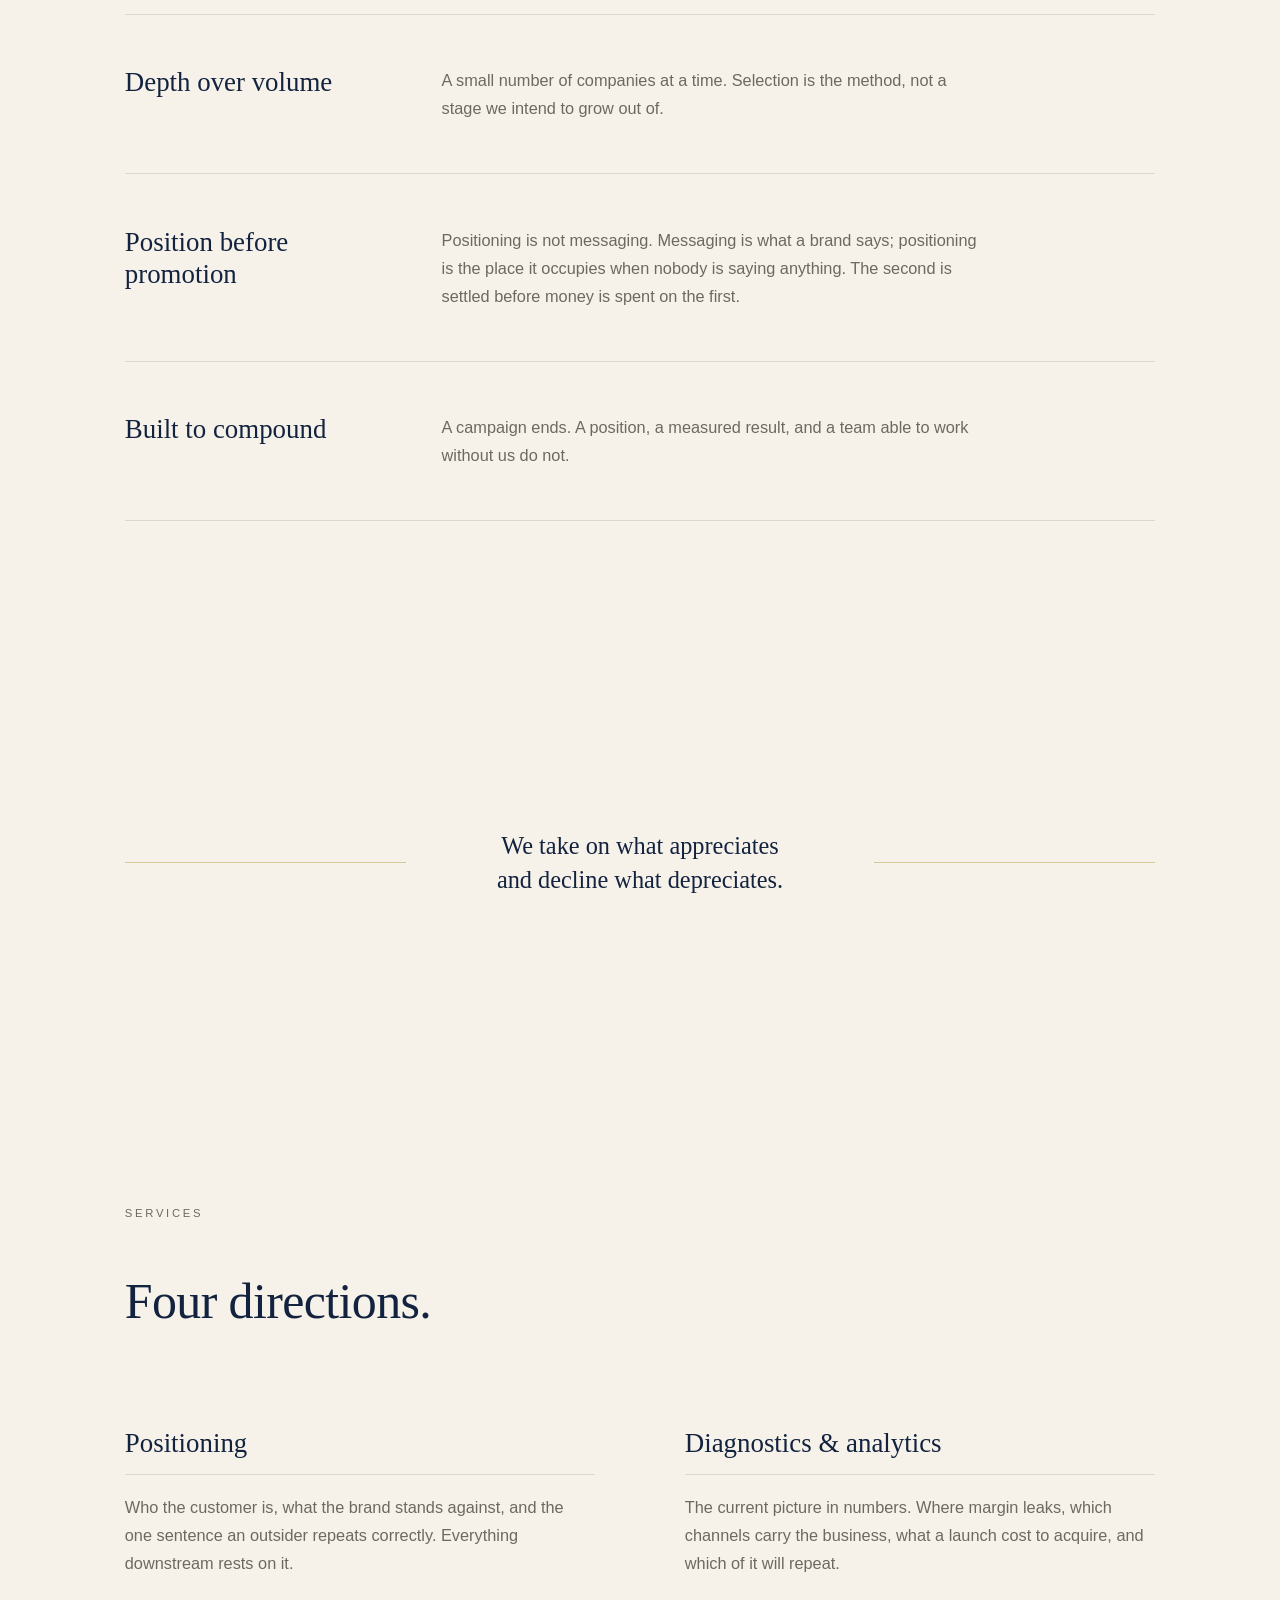
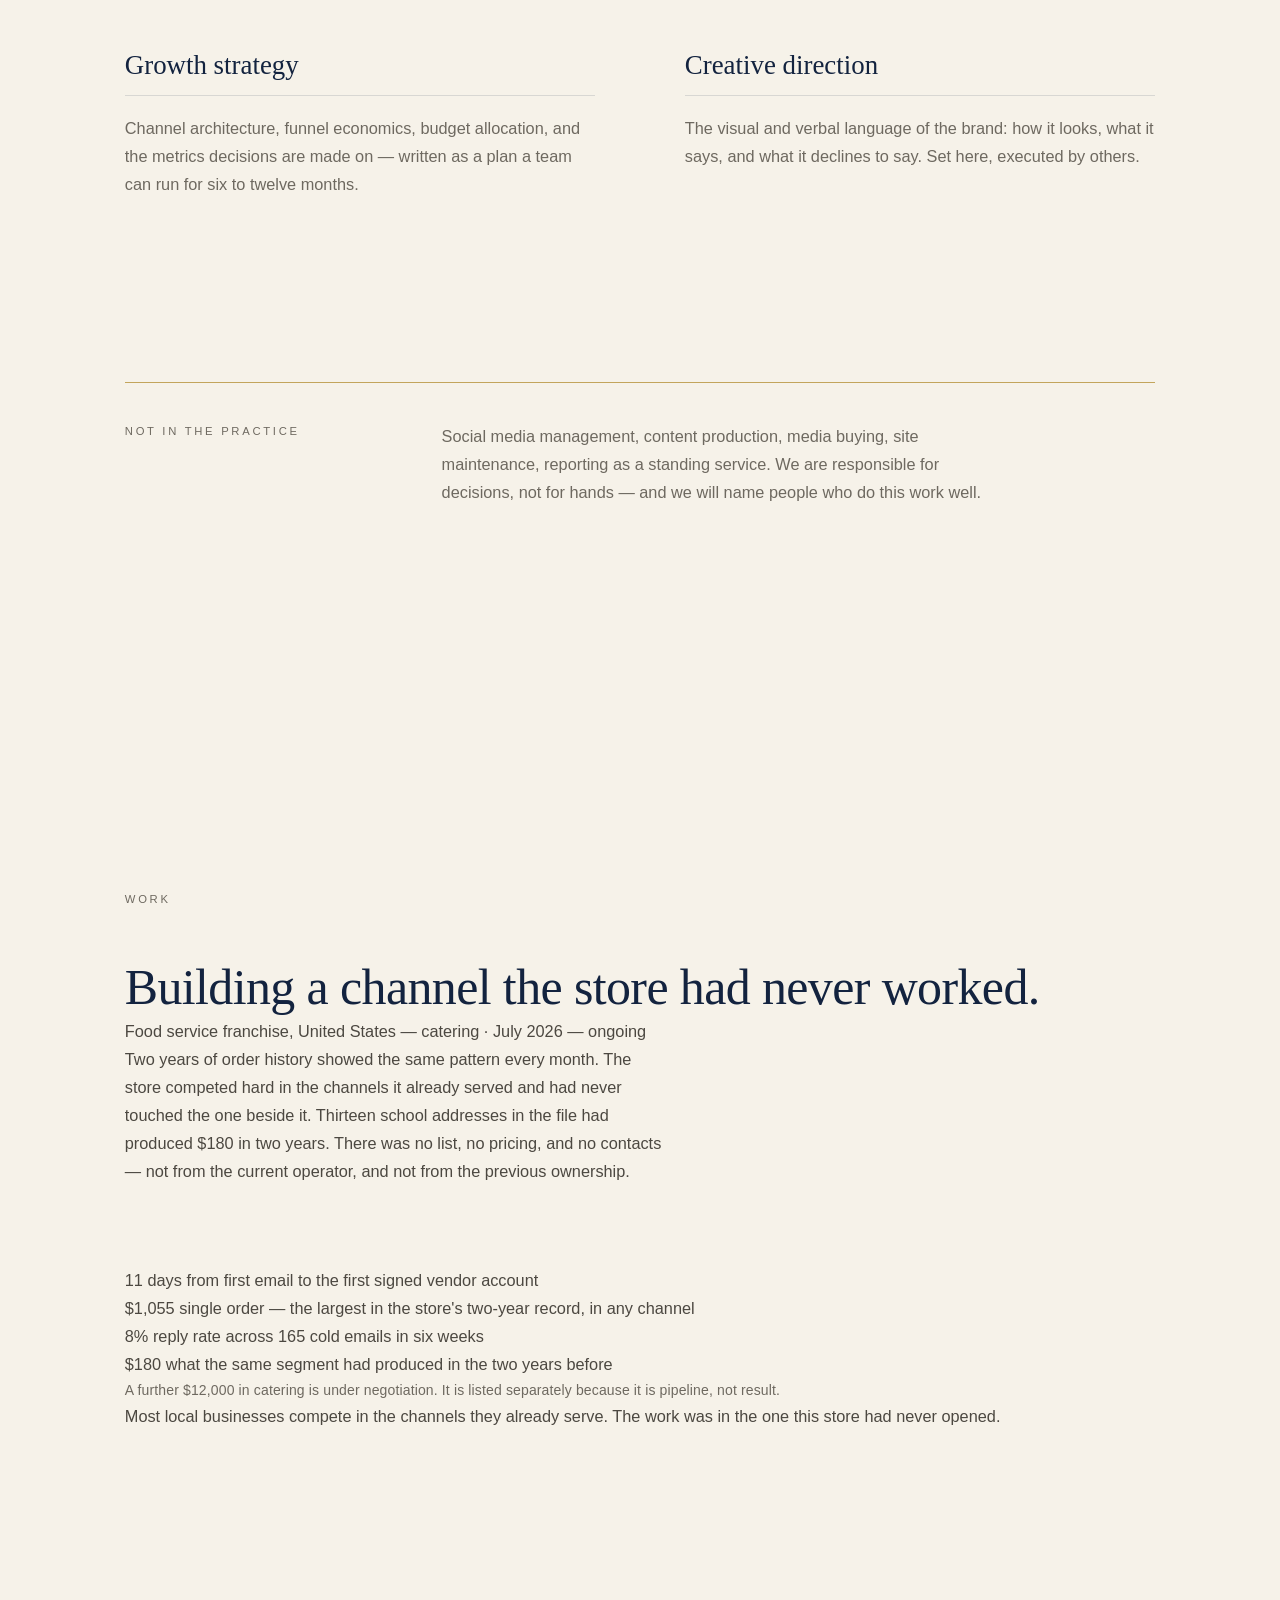
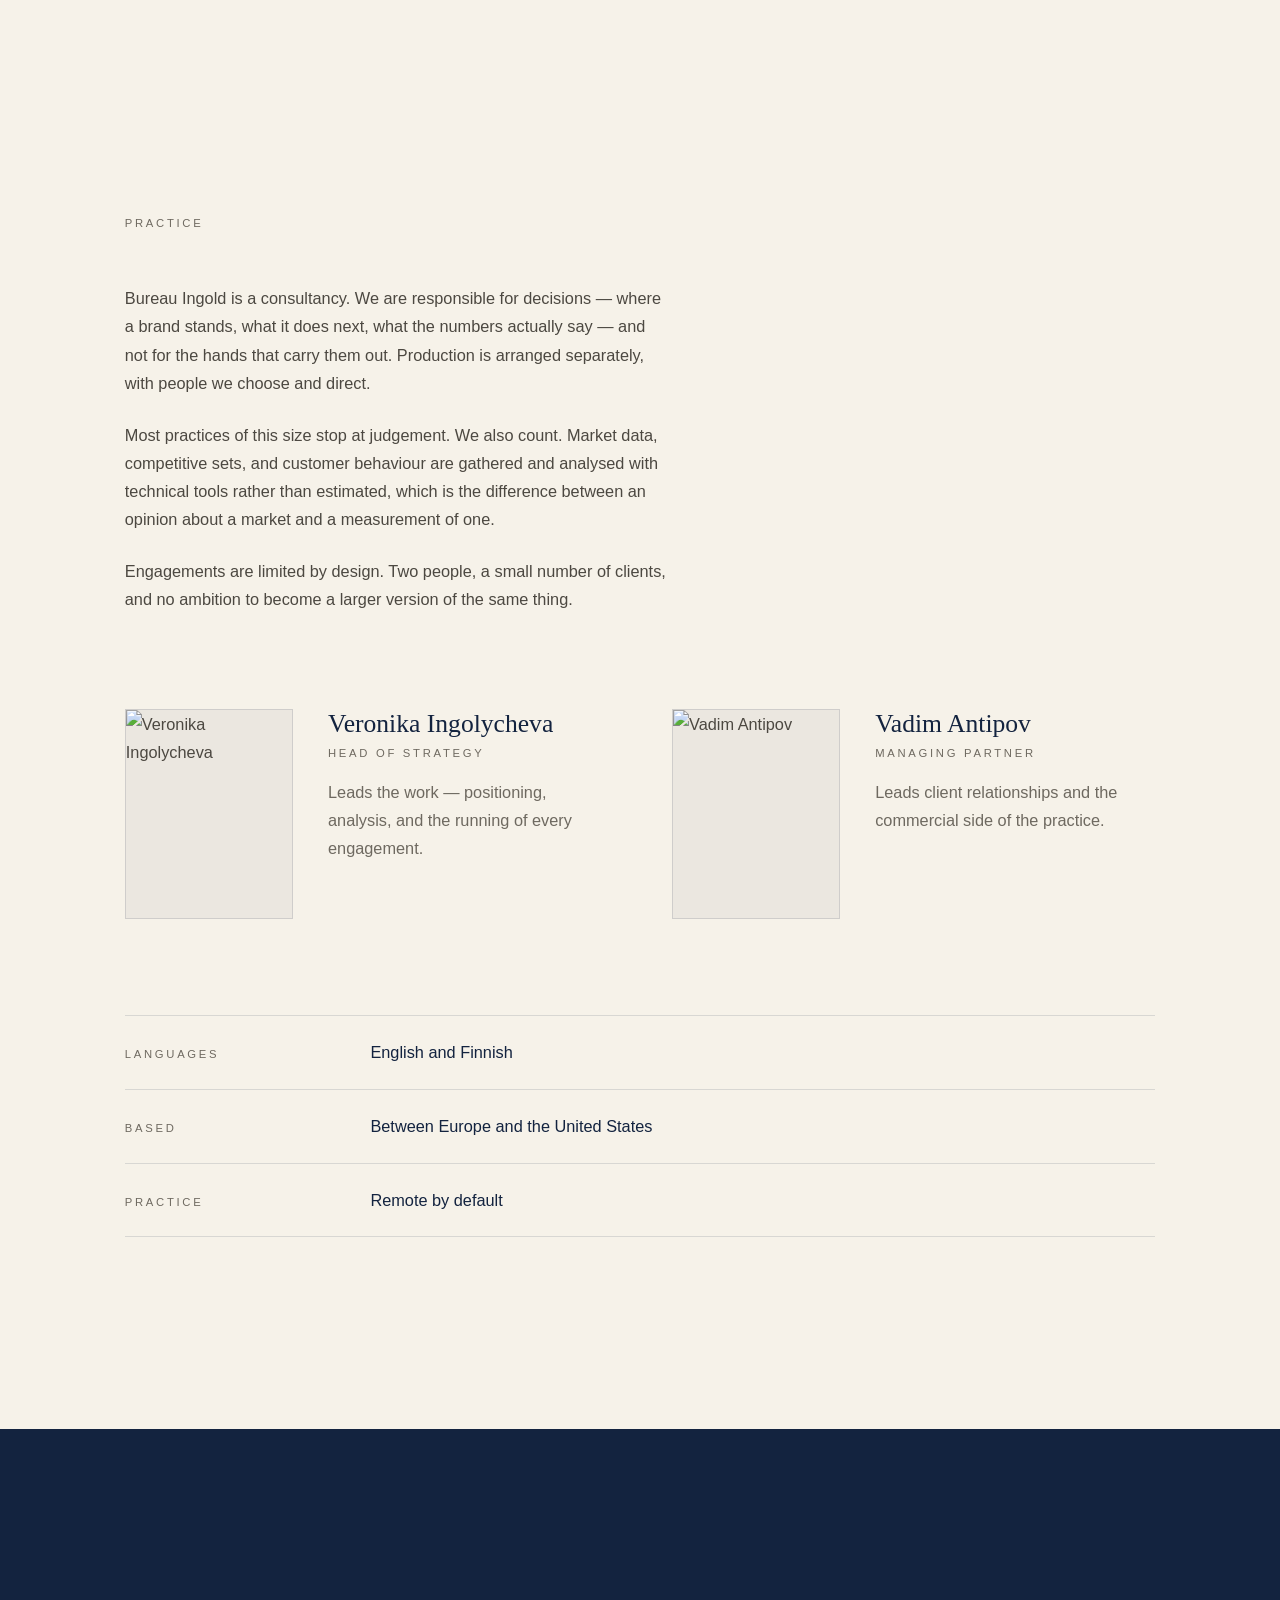
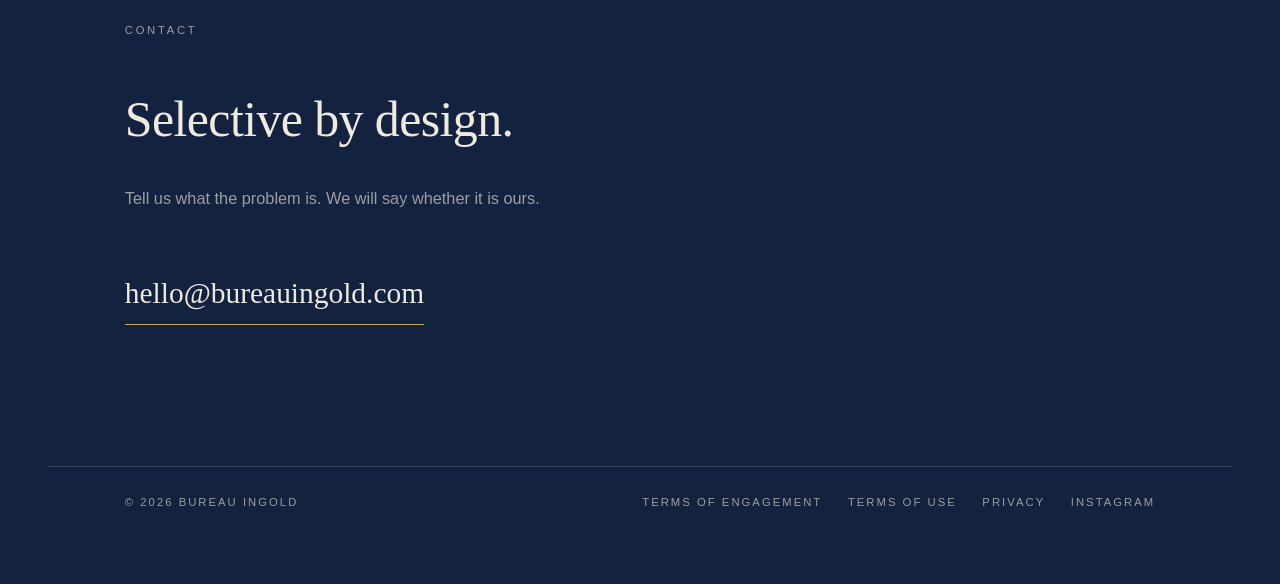
==== commit 819c1c94: "Update consultancy name from 'Ingold' to 'Bureau Ingold'" ====
--- a/index.html
+++ b/index.html
@@ -259,7 +259,7 @@
       <p class="eyebrow reveal">Practice</p>
 
       <div class="prose">
-        <p class="reveal">Ingold is a consultancy, not an agency. We are responsible for decisions — where a brand stands, what it does next, what the numbers actually say — and not for the hands that carry them out. Production is arranged separately, with people we choose and direct.</p>
+        <p class="reveal">Bureau Ingold is a consultancy. We are responsible for decisions — where a brand stands, what it does next, what the numbers actually say — and not for the hands that carry them out. Production is arranged separately, with people we choose and direct.</p>
         <p class="reveal">Most practices of this size stop at judgement. We also count. Market data, competitive sets, and customer behaviour are gathered and analysed with technical tools rather than estimated, which is the difference between an opinion about a market and a measurement of one.</p>
         <p class="reveal">Engagements are limited by design. Two people, a small number of clients, and no ambition to become a larger version of the same thing.</p>
       </div>
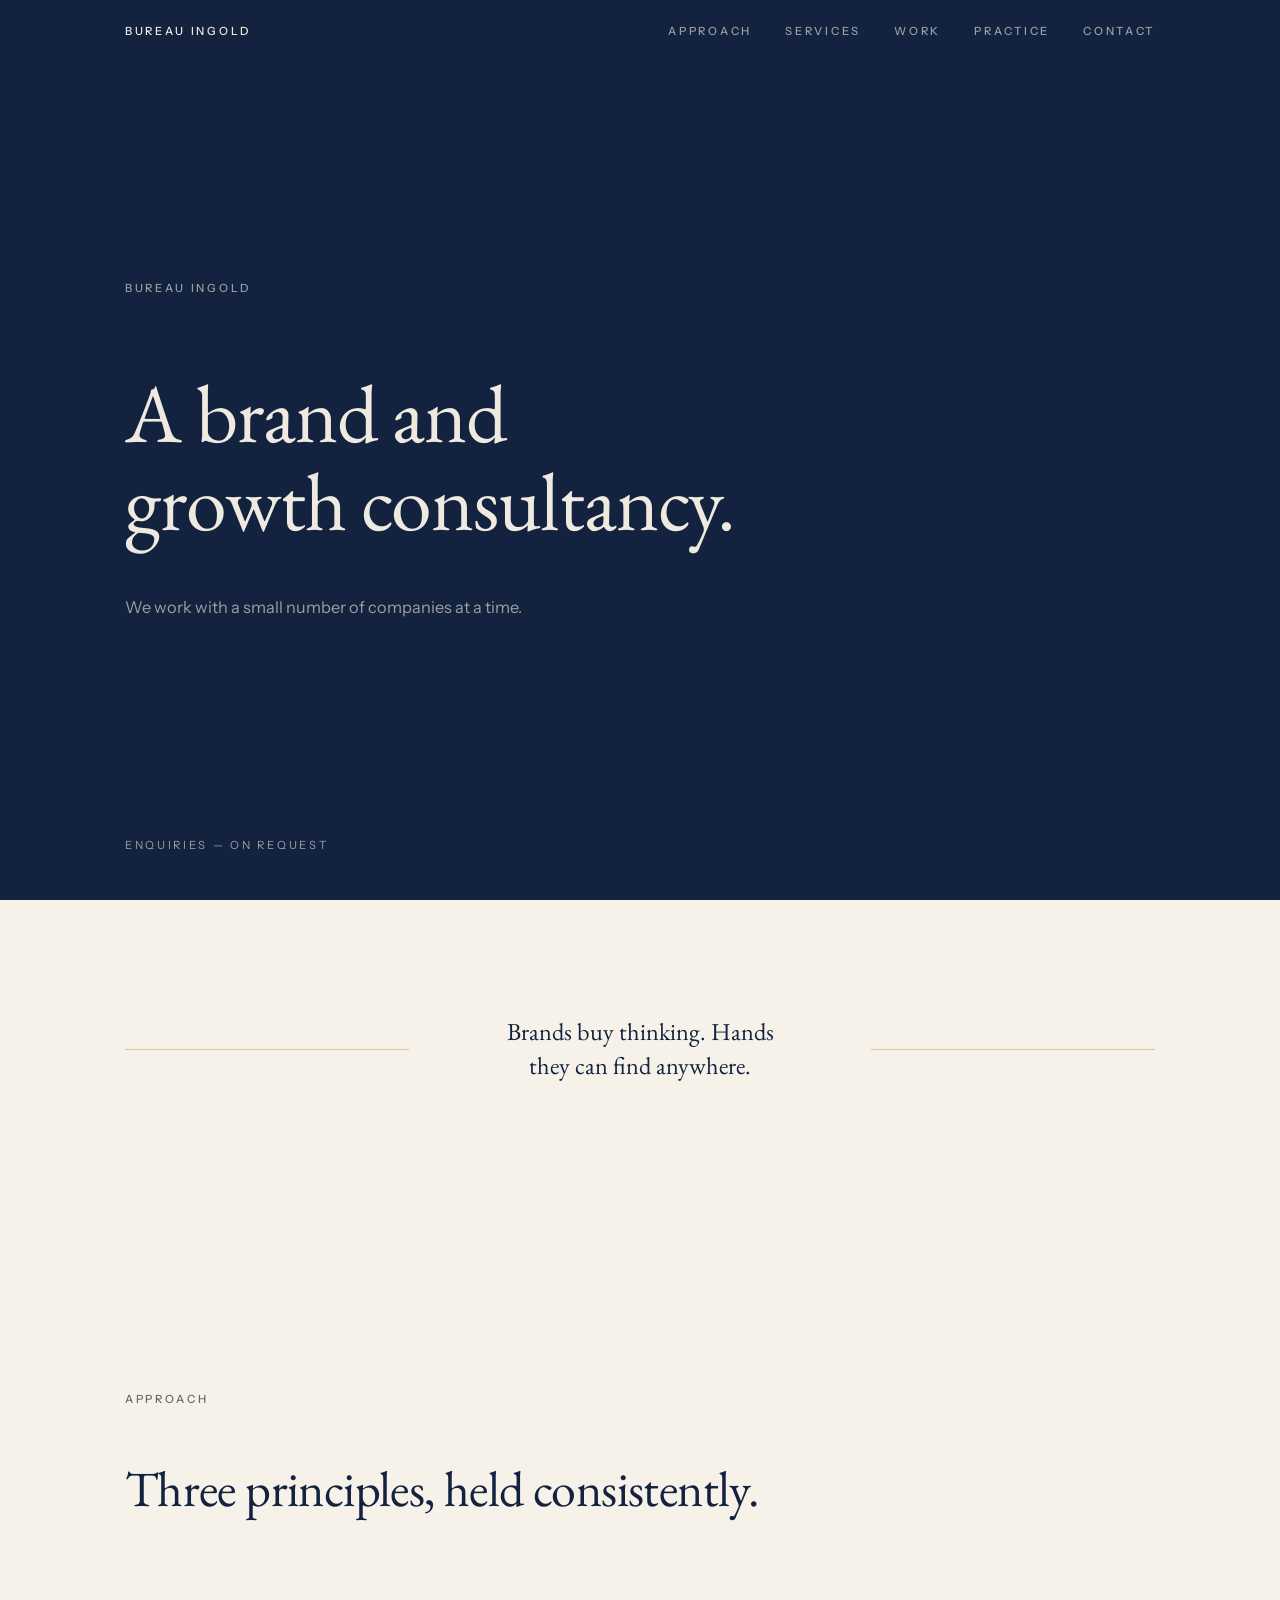
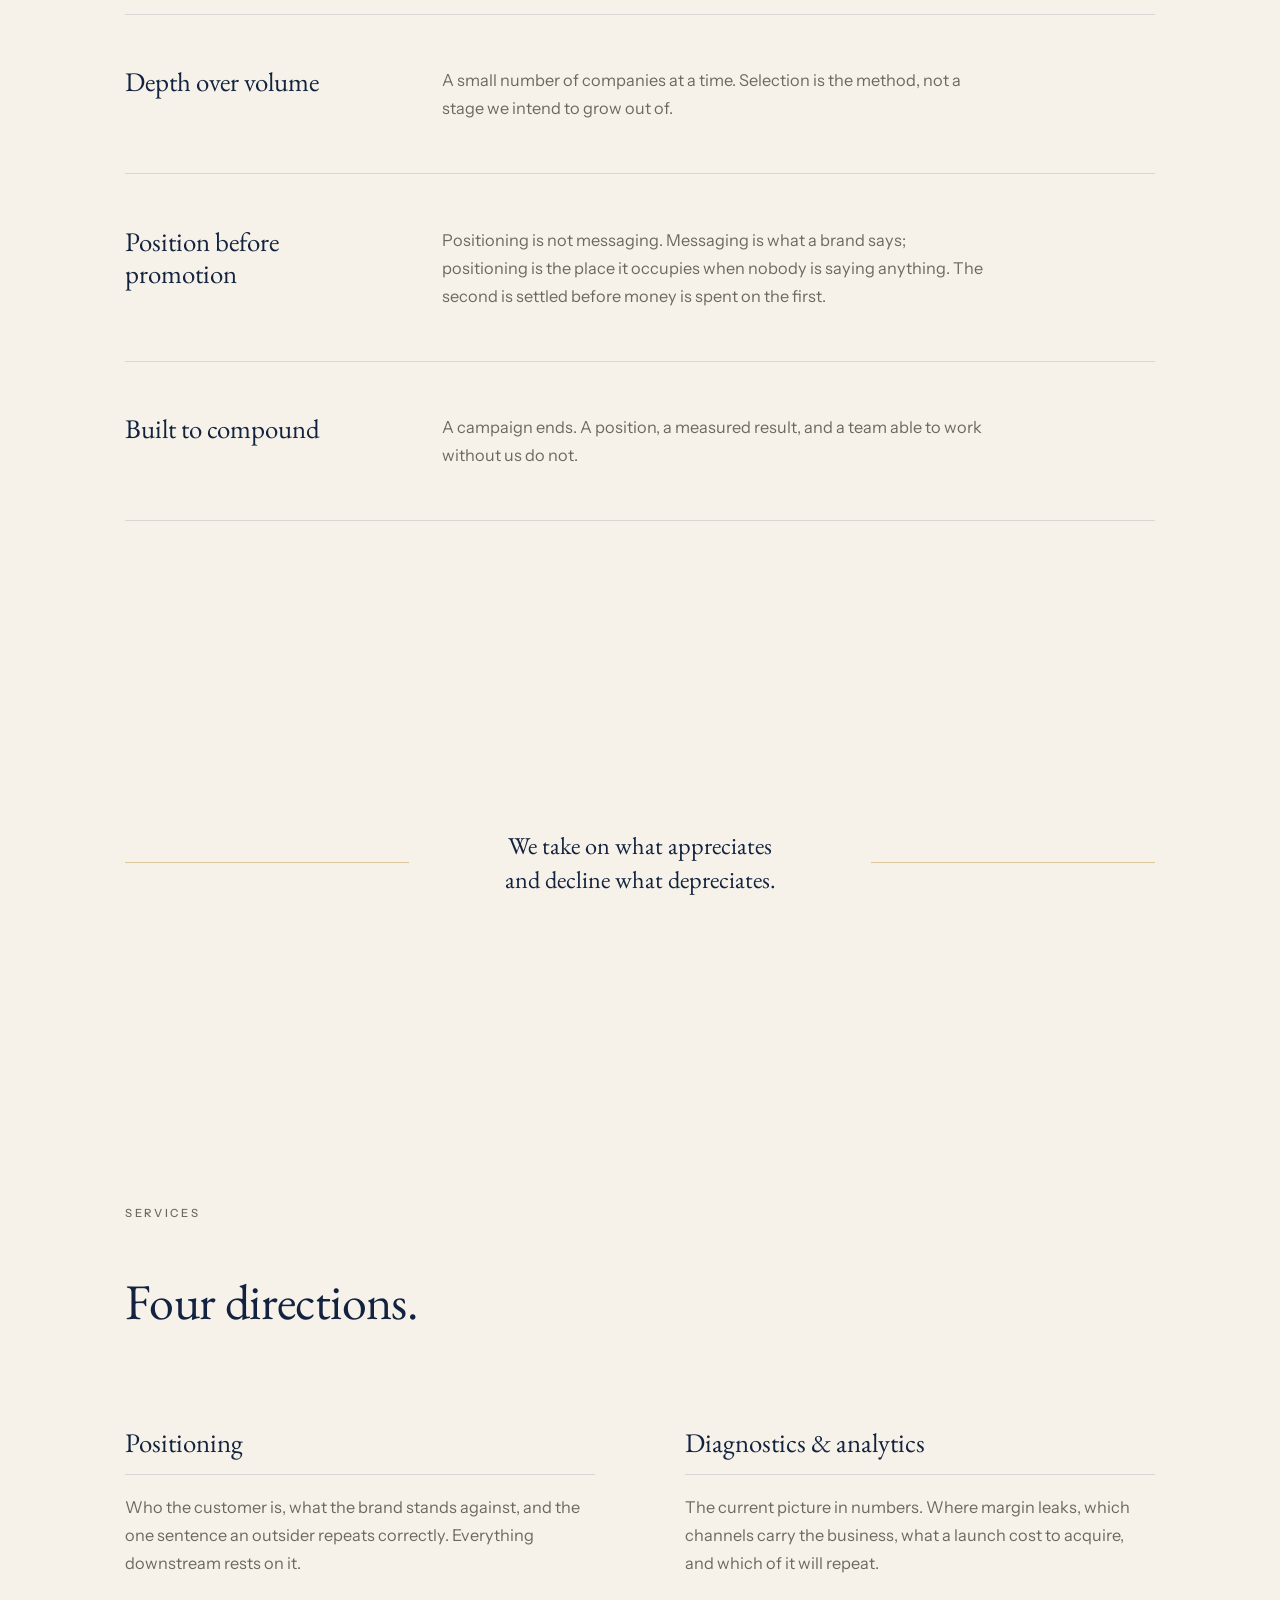
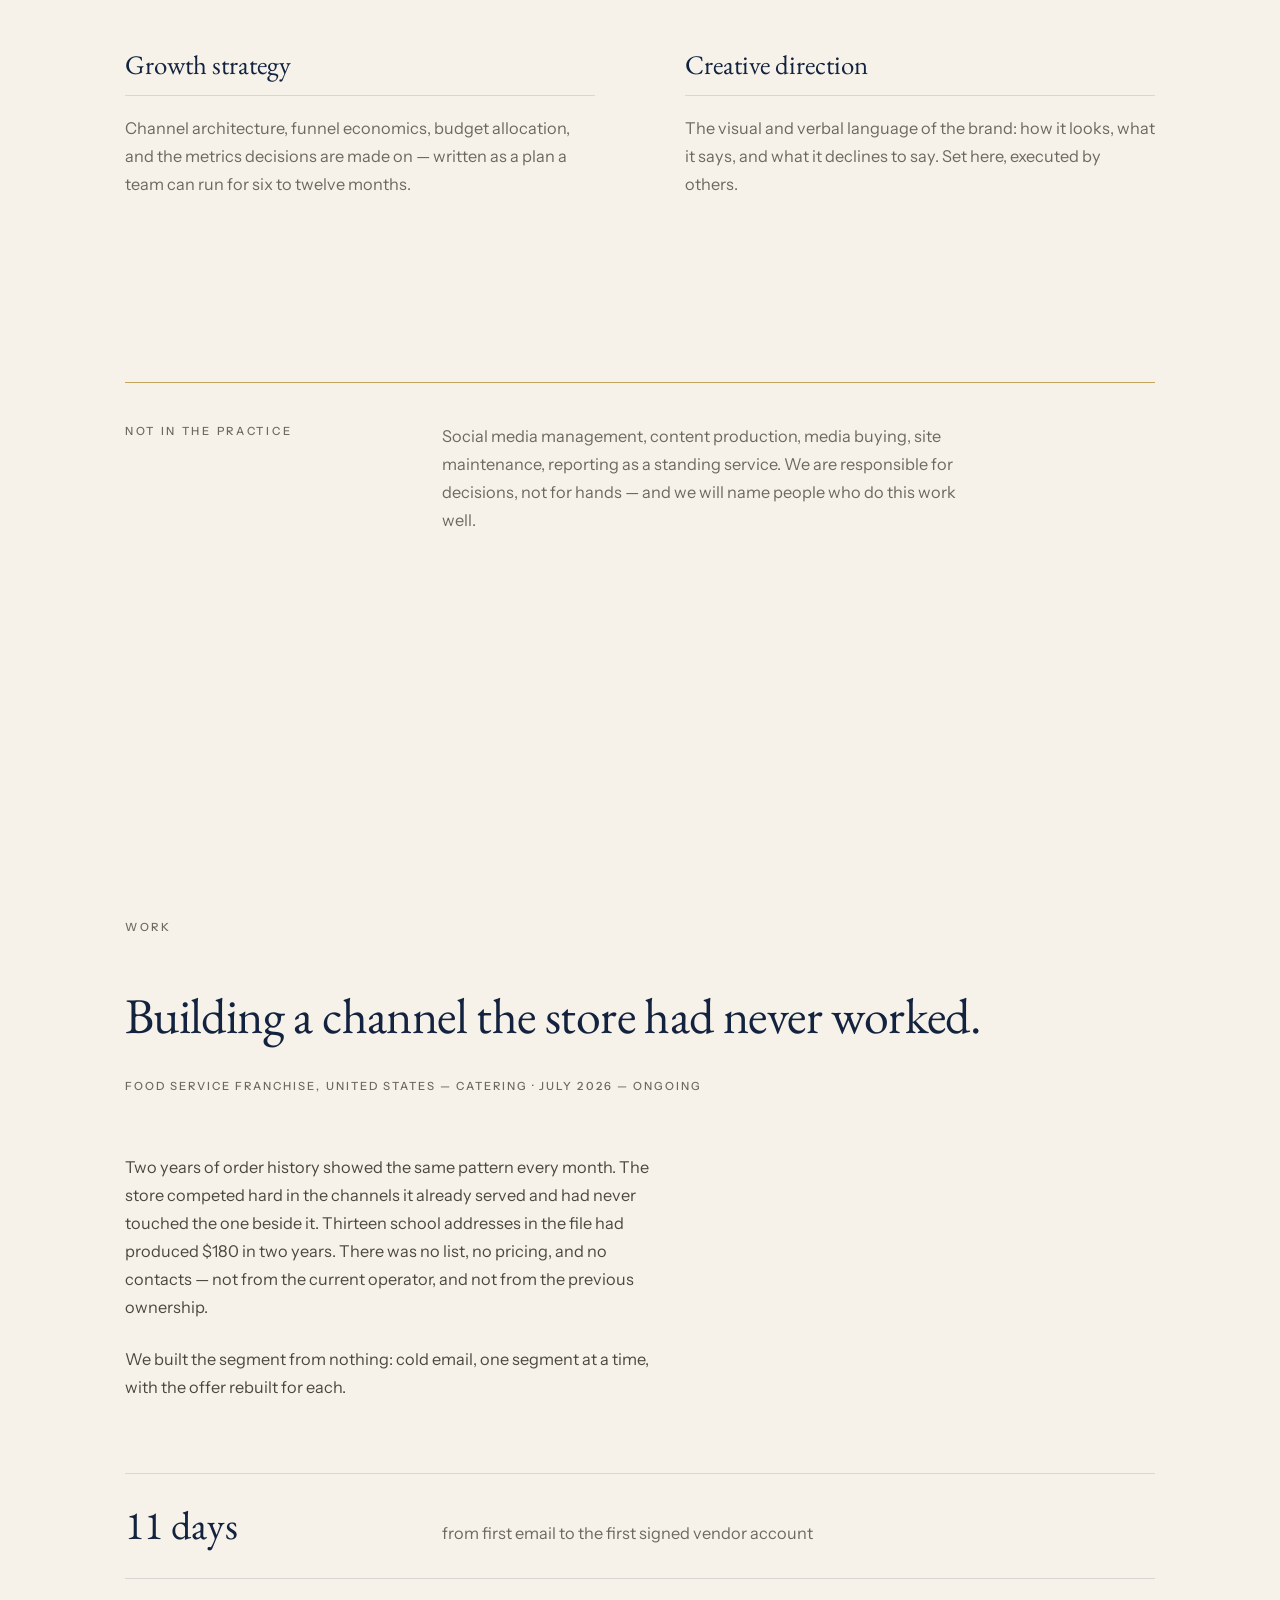
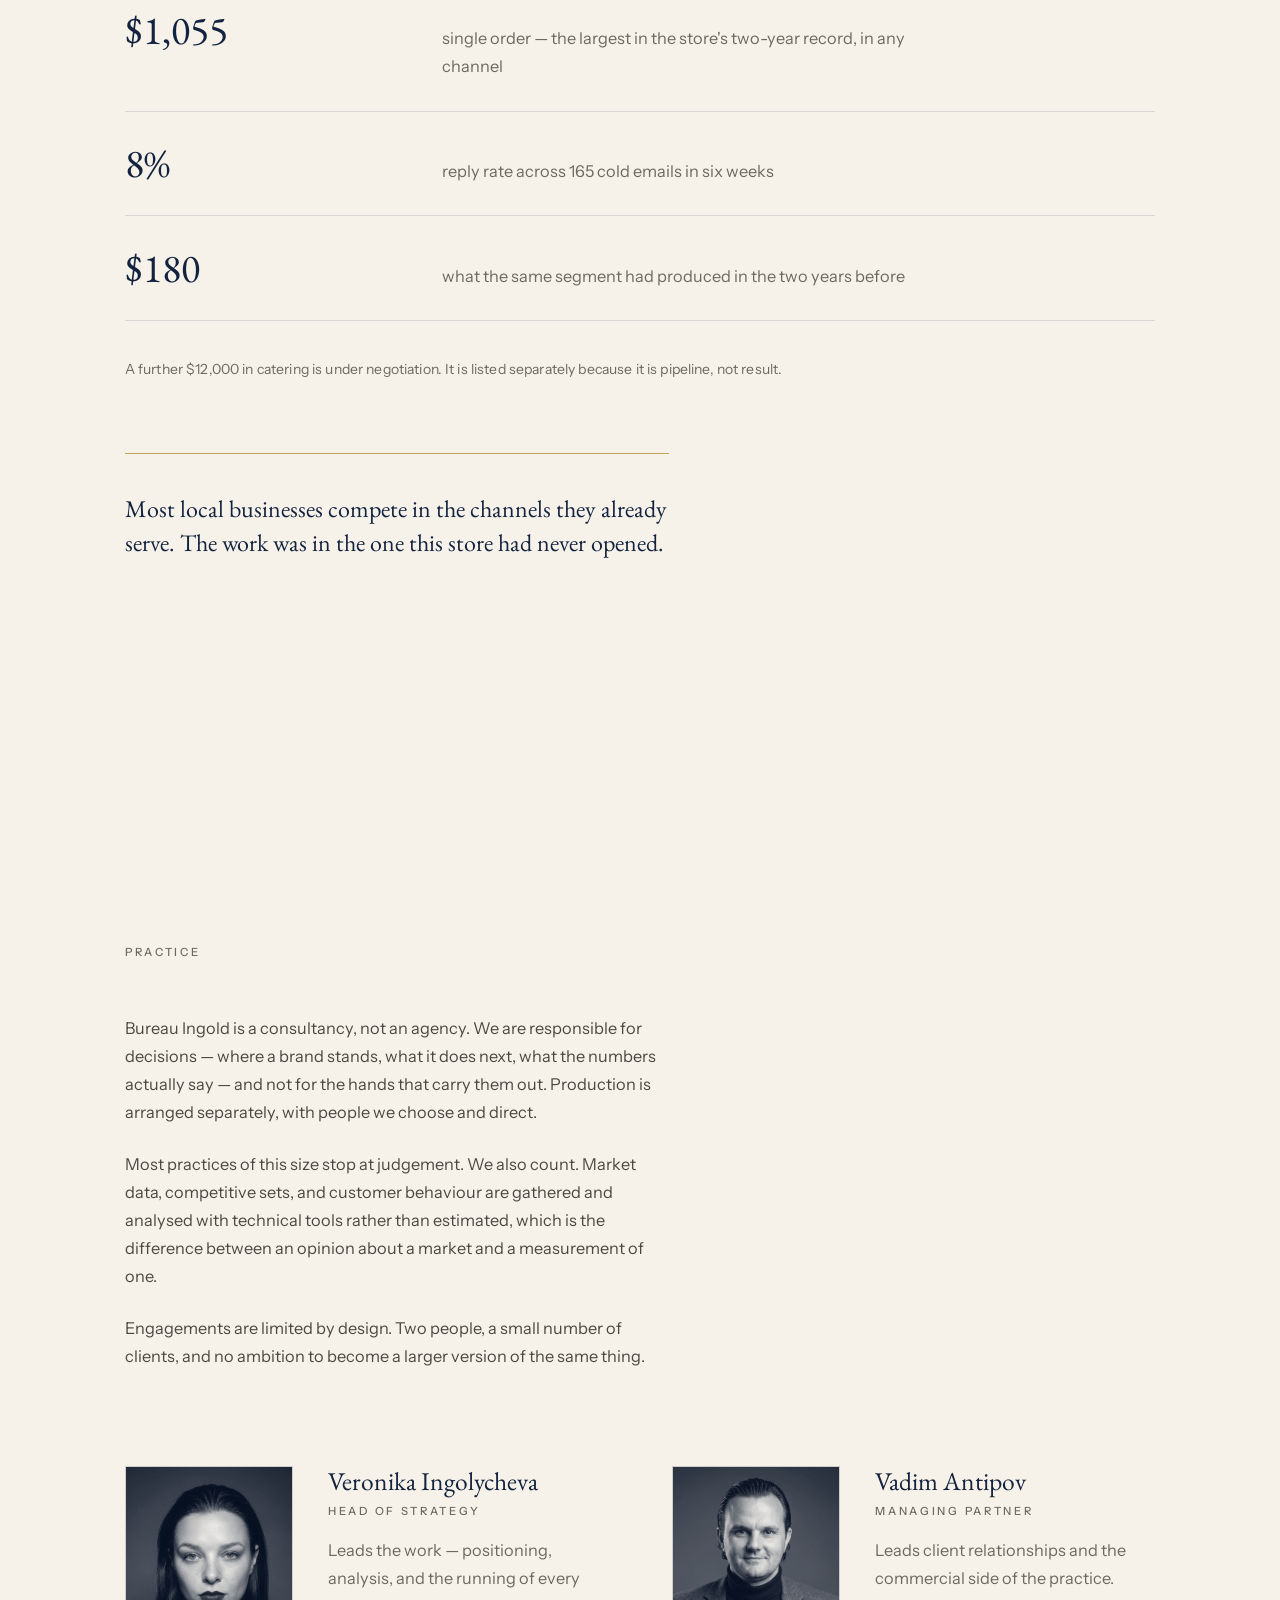
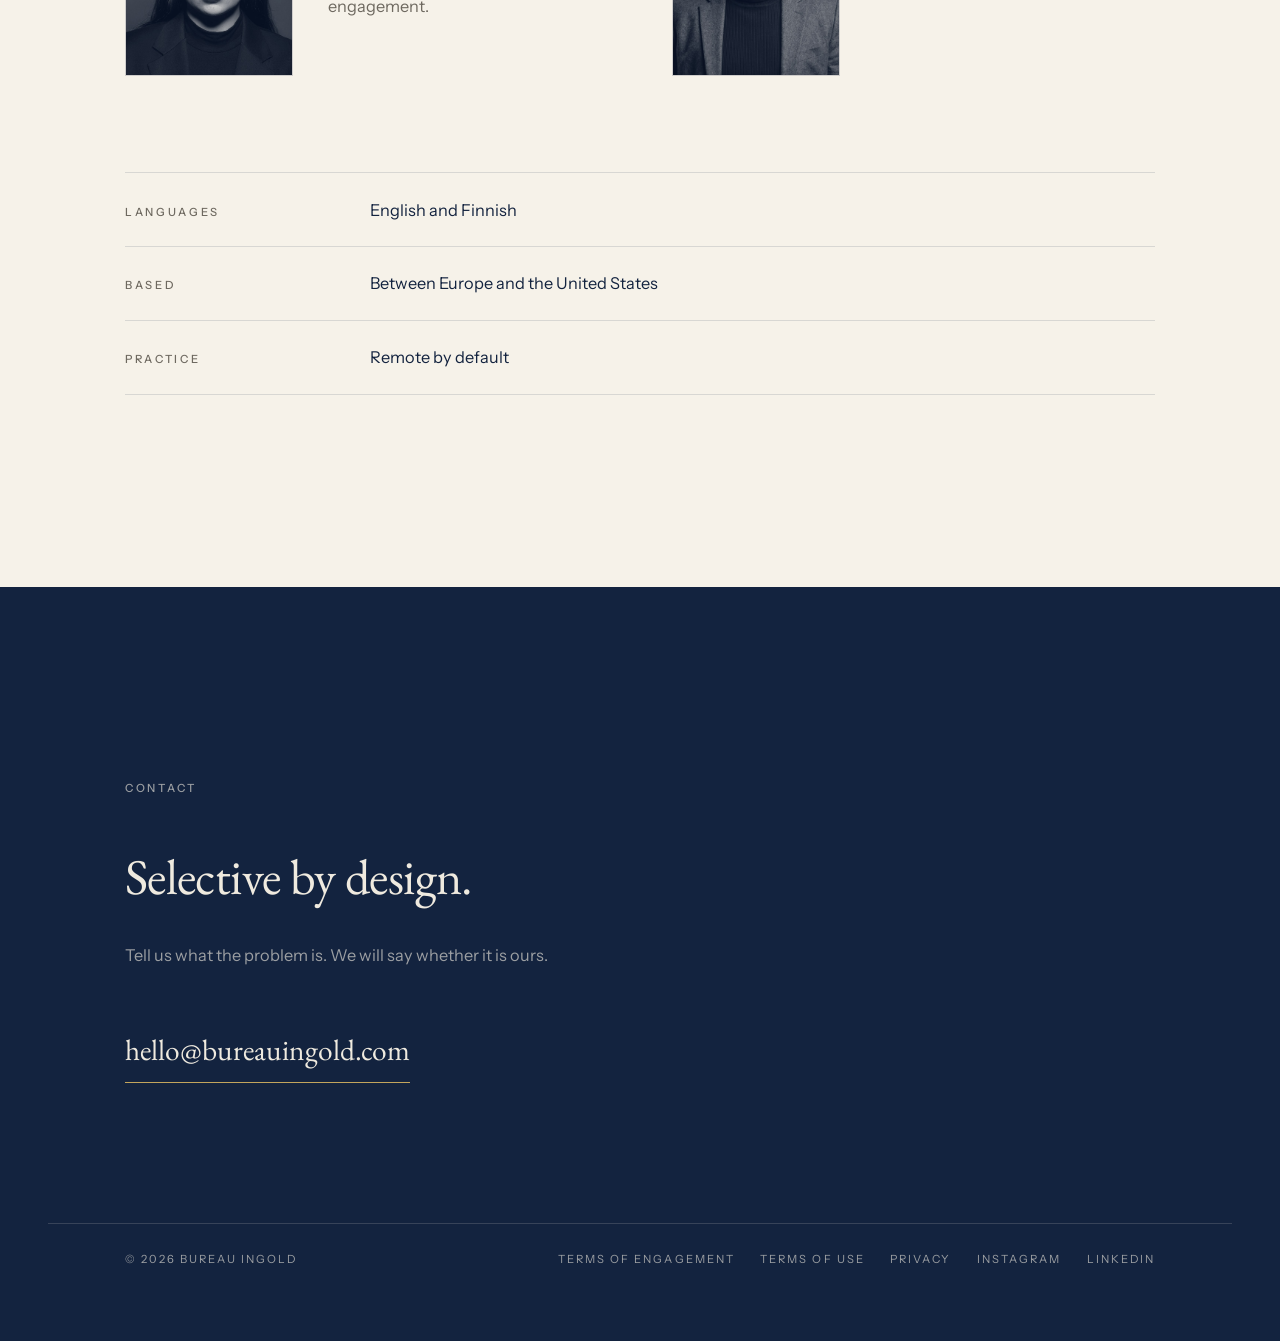
==== commit 043111c8: "Rename index (1).html to index.html" ====
--- a/index.html
+++ b/index.html
@@ -44,7 +44,10 @@
         { "@id": "https://bureauingold.com/#veronika" },
         { "@id": "https://bureauingold.com/#vadim" }
       ],
-      "sameAs": ["https://www.instagram.com/bureauingold/"],
+      "sameAs": [
+        "https://www.instagram.com/bureauingold/",
+        "https://www.linkedin.com/company/bureauingold/"
+      ],
       "hasOfferCatalog": {
         "@type": "OfferCatalog",
         "name": "Directions of work",
@@ -93,8 +96,8 @@
 }
 </script>
 
-<link rel="preload" href="fonts/eb-garamond-latin-400-normal.woff2" as="font" type="font/woff2" crossorigin>
-<link rel="preload" href="fonts/instrument-sans-latin-400-normal.woff2" as="font" type="font/woff2" crossorigin>
+<link rel="preload" href="eb-garamond-latin-400-normal.woff2" as="font" type="font/woff2" crossorigin>
+<link rel="preload" href="instrument-sans-latin-400-normal.woff2" as="font" type="font/woff2" crossorigin>
 
 <link rel="stylesheet" href="styles.css">
 </head>
@@ -259,7 +262,7 @@
       <p class="eyebrow reveal">Practice</p>
 
       <div class="prose">
-        <p class="reveal">Bureau Ingold is a consultancy. We are responsible for decisions — where a brand stands, what it does next, what the numbers actually say — and not for the hands that carry them out. Production is arranged separately, with people we choose and direct.</p>
+        <p class="reveal">Bureau Ingold is a consultancy, not an agency. We are responsible for decisions — where a brand stands, what it does next, what the numbers actually say — and not for the hands that carry them out. Production is arranged separately, with people we choose and direct.</p>
         <p class="reveal">Most practices of this size stop at judgement. We also count. Market data, competitive sets, and customer behaviour are gathered and analysed with technical tools rather than estimated, which is the difference between an opinion about a market and a measurement of one.</p>
         <p class="reveal">Engagements are limited by design. Two people, a small number of clients, and no ambition to become a larger version of the same thing.</p>
       </div>
@@ -268,7 +271,7 @@
 
         <article class="person reveal">
           <div class="person__frame">
-            <img class="person__photo" src="images/veronika.jpg"
+            <img class="person__photo" src="veronika.jpg"
                  alt="Veronika Ingolycheva" width="900" height="1125" loading="lazy">
           </div>
           <div class="person__text">
@@ -280,7 +283,7 @@
 
         <article class="person reveal">
           <div class="person__frame">
-            <img class="person__photo" src="images/vadim.jpg"
+            <img class="person__photo" src="vadim.jpg"
                  alt="Vadim Antipov" width="900" height="1125" loading="lazy">
           </div>
           <div class="person__text">
@@ -321,10 +324,11 @@
     <footer class="foot">
       <p class="foot__legal">© 2026 Bureau Ingold</p>
       <p class="foot__links">
-        <a href="legal/terms-of-engagement.html">Terms of Engagement</a>
-        <a href="legal/terms-of-use.html">Terms of Use</a>
-        <a href="legal/privacy-notice.html">Privacy</a>
+        <a href="terms-of-engagement.html">Terms of Engagement</a>
+        <a href="terms-of-use.html">Terms of Use</a>
+        <a href="privacy-notice.html">Privacy</a>
         <a href="https://www.instagram.com/bureauingold/" rel="noopener">Instagram</a>
+        <a href="https://www.linkedin.com/company/bureauingold/" rel="noopener">LinkedIn</a>
       </p>
     </footer>
   </section>
--- a/styles.css
+++ b/styles.css
@@ -11,7 +11,7 @@
   font-style: normal;
   font-weight: 400;
   font-display: swap;
-  src: url("fonts/eb-garamond-latin-400-normal.woff2") format("woff2");
+  src: url("eb-garamond-latin-400-normal.woff2") format("woff2");
 }
 
 @font-face {
@@ -19,7 +19,7 @@
   font-style: normal;
   font-weight: 500;
   font-display: swap;
-  src: url("fonts/eb-garamond-latin-500-normal.woff2") format("woff2");
+  src: url("eb-garamond-latin-500-normal.woff2") format("woff2");
 }
 
 @font-face {
@@ -27,7 +27,7 @@
   font-style: normal;
   font-weight: 400;
   font-display: swap;
-  src: url("fonts/instrument-sans-latin-400-normal.woff2") format("woff2");
+  src: url("instrument-sans-latin-400-normal.woff2") format("woff2");
 }
 
 @font-face {
@@ -35,7 +35,7 @@
   font-style: normal;
   font-weight: 500;
   font-display: swap;
-  src: url("fonts/instrument-sans-latin-500-normal.woff2") format("woff2");
+  src: url("instrument-sans-latin-500-normal.woff2") format("woff2");
 }
 
 :root {
@@ -500,7 +500,70 @@
   color: var(--ink-soft);
 }
 
-/* ── 05 · Studio ────────────────────────────────────────────────── */
+
+/* ── 04 · Кейс ──────────────────────────────────────────────────
+   Цифры набраны серифом и крупно: в кейсе они и есть содержание,
+   всё остальное — объяснение, почему им можно верить.          */
+
+.case__meta {
+  margin: clamp(1.4rem, 3vw, 2rem) 0 0;
+  font-size: var(--t-eyebrow);
+  font-weight: 500;
+  letter-spacing: .18em;
+  text-transform: uppercase;
+  color: var(--ink-soft);
+}
+
+.case__story {
+  margin-top: clamp(2.4rem, 5vw, 3.5rem);
+}
+
+.figures {
+  margin: clamp(3rem, 6vw, 4.5rem) 0 0;
+  display: grid;
+  gap: 0;
+}
+
+.figure {
+  display: grid;
+  gap: .4rem clamp(2rem, 6vw, 5rem);
+  padding-block: clamp(1.4rem, 2.6vw, 1.9rem);
+  border-top: 1px solid var(--hair);
+}
+
+.figure:last-child { border-bottom: 1px solid var(--hair); }
+
+.figure__num {
+  font-family: var(--serif);
+  font-size: clamp(1.6rem, 3.2vw, 2.5rem);
+  line-height: 1.05;
+  color: var(--navy);
+  font-variant-numeric: lining-nums tabular-nums;
+}
+
+.figure__note {
+  color: var(--ink-soft);
+  max-width: 30rem;
+}
+
+.case__pipeline {
+  display: block;
+  margin-top: clamp(1.6rem, 3vw, 2.2rem);
+}
+
+.case__close {
+  margin: clamp(3rem, 6vw, 4.5rem) 0 0;
+  padding-top: clamp(1.8rem, 3vw, 2.4rem);
+  border-top: 1px solid var(--champagne);
+  font-family: var(--serif);
+  font-size: clamp(1.15rem, 2vw, 1.5rem);
+  line-height: 1.4;
+  color: var(--navy);
+  max-width: 34rem;
+  text-wrap: pretty;
+}
+
+/* ── 05 · Practice ────────────────────────────────────────────────── */
 
 .facts {
   margin-top: clamp(3.5rem, 8vw, 6rem);
@@ -807,6 +870,11 @@
   .decline {
     grid-template-columns: minmax(0, 15rem) minmax(0, 1fr);
     align-items: start;
+  }
+
+  .figure {
+    grid-template-columns: minmax(0, 15rem) minmax(0, 1fr);
+    align-items: baseline;
   }
 
   .people {
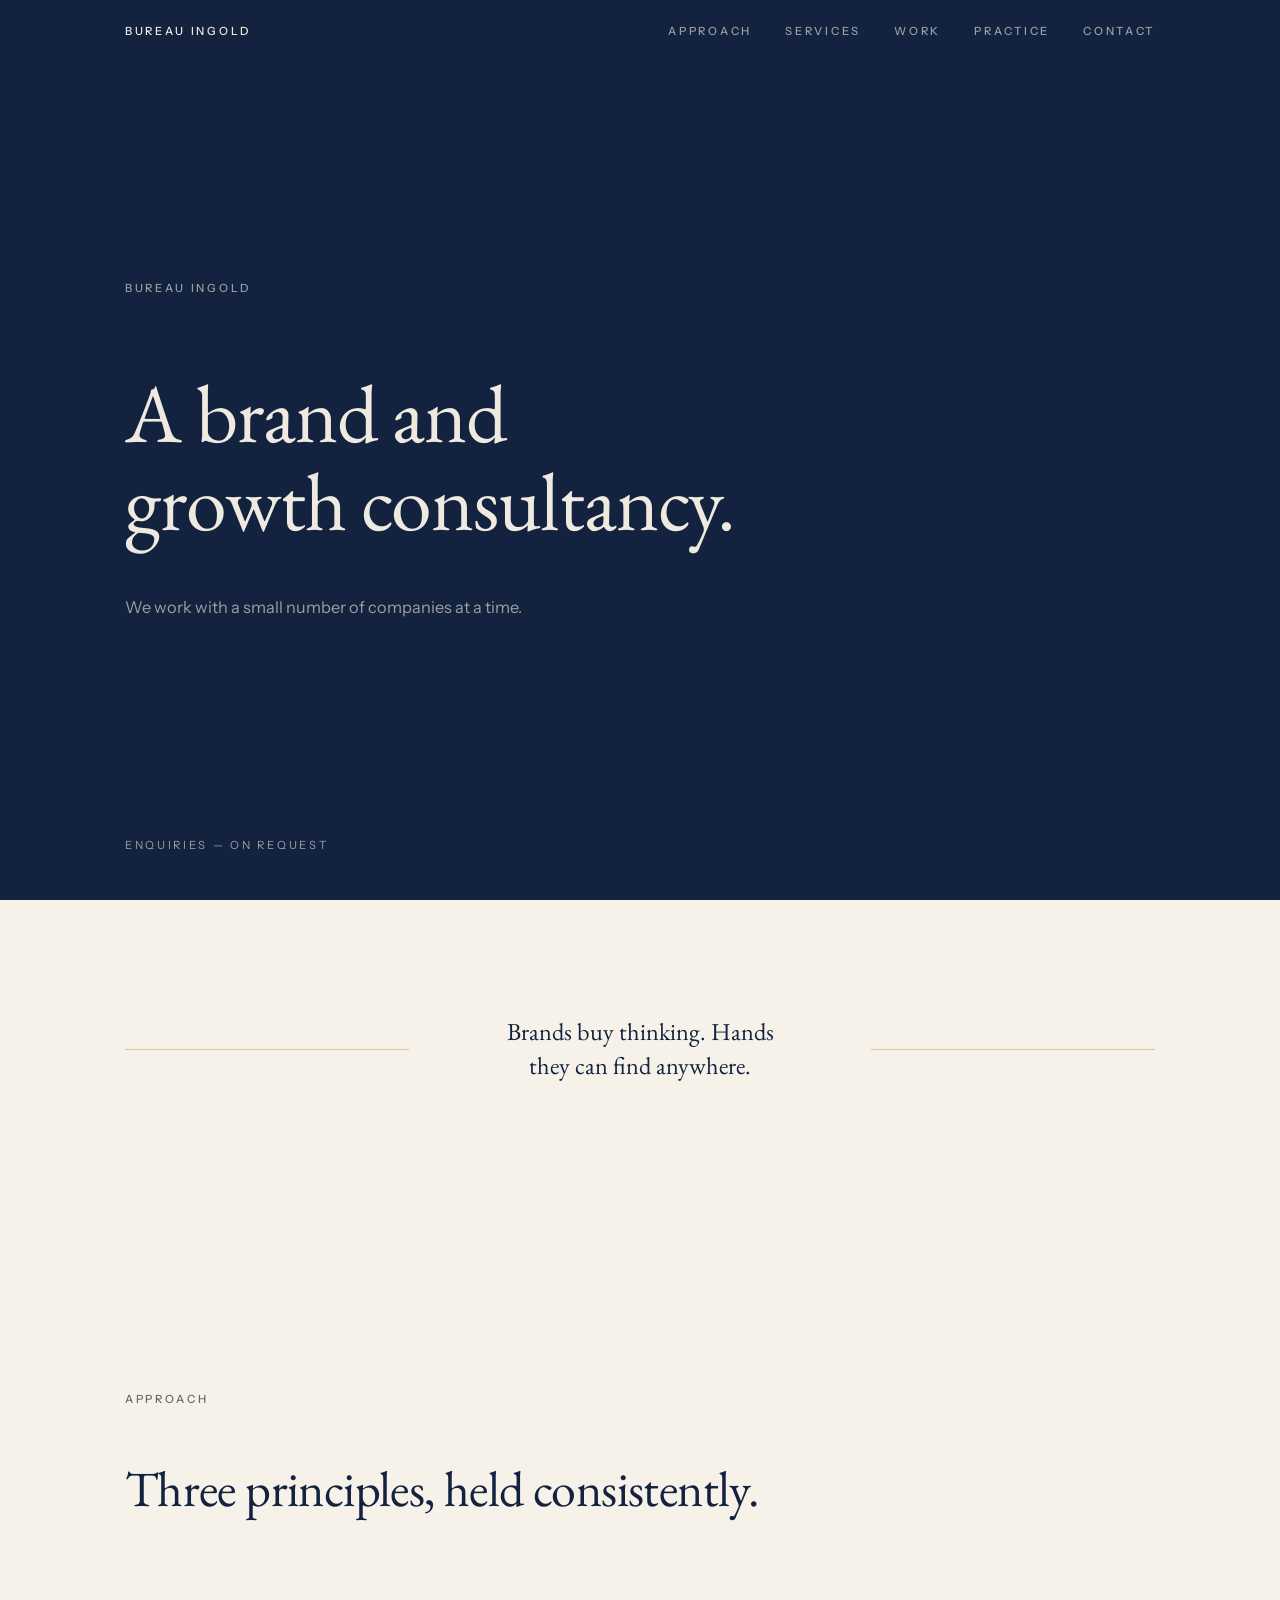
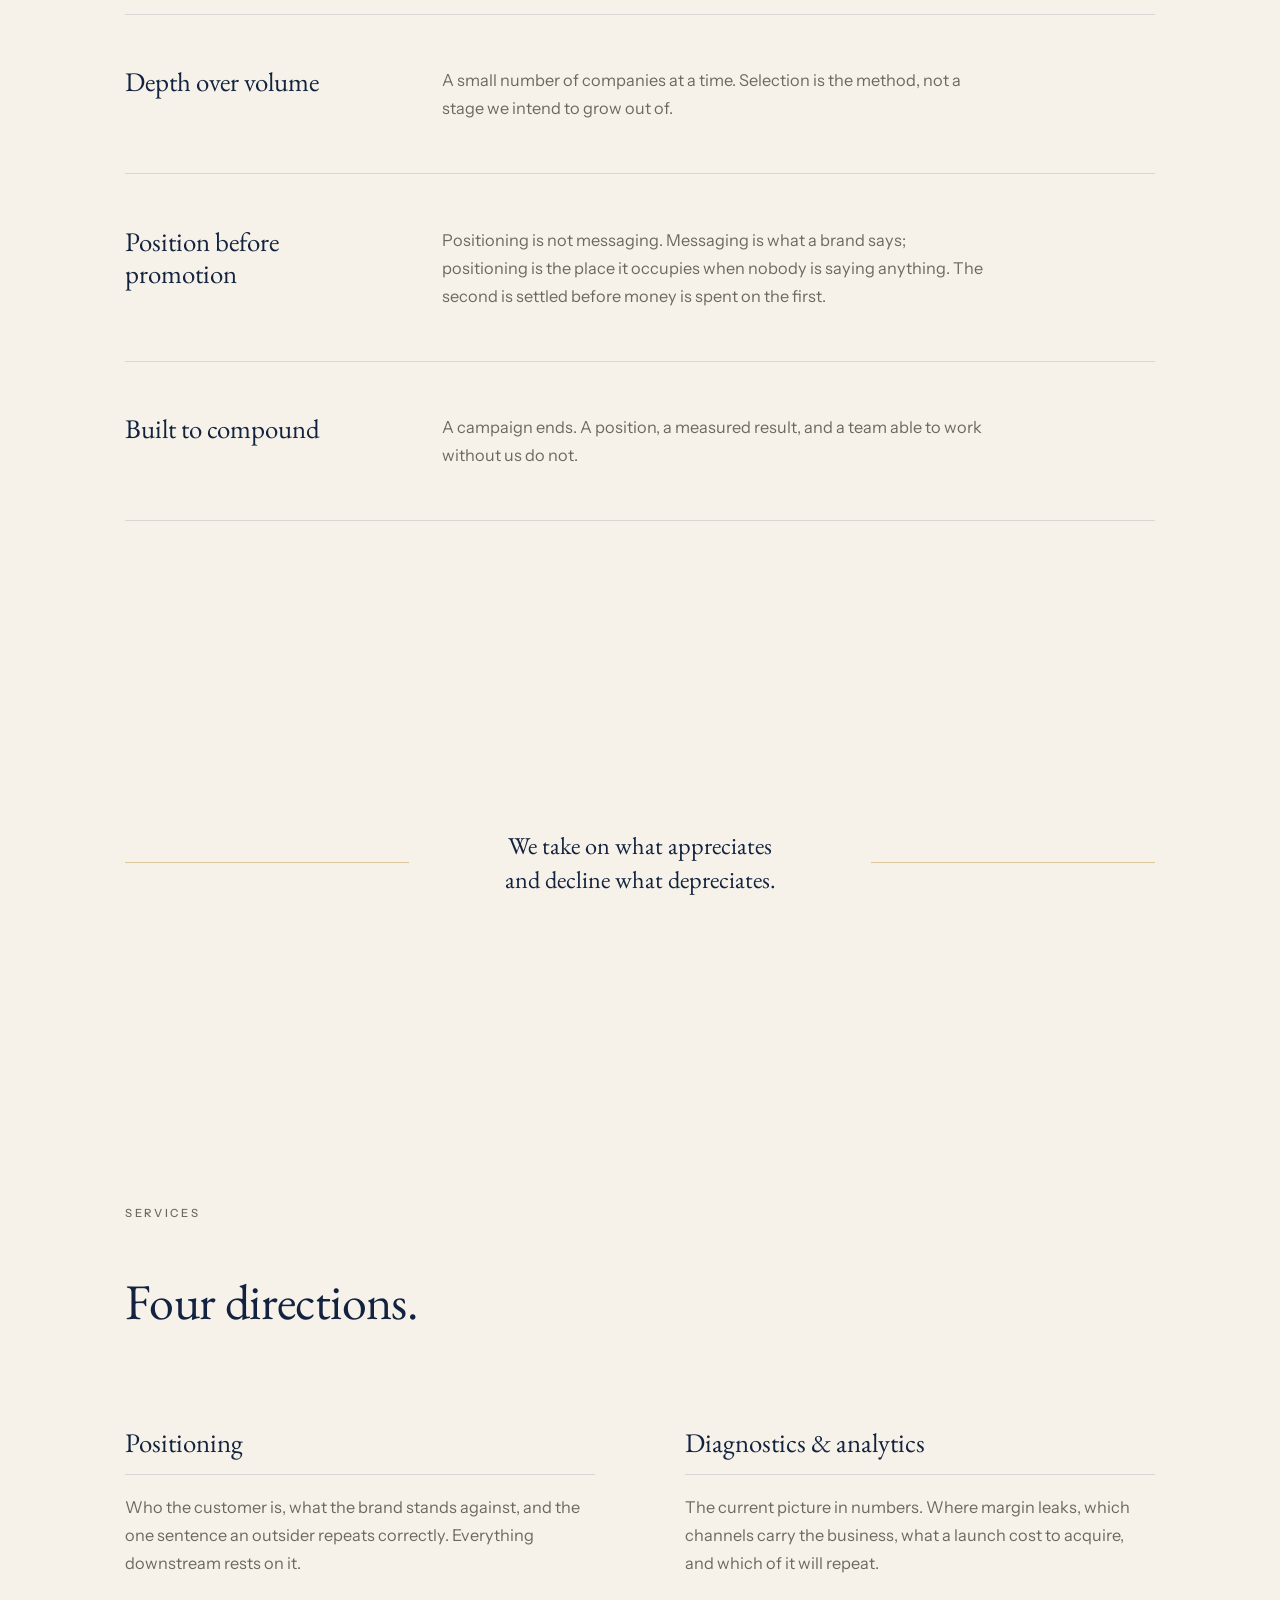
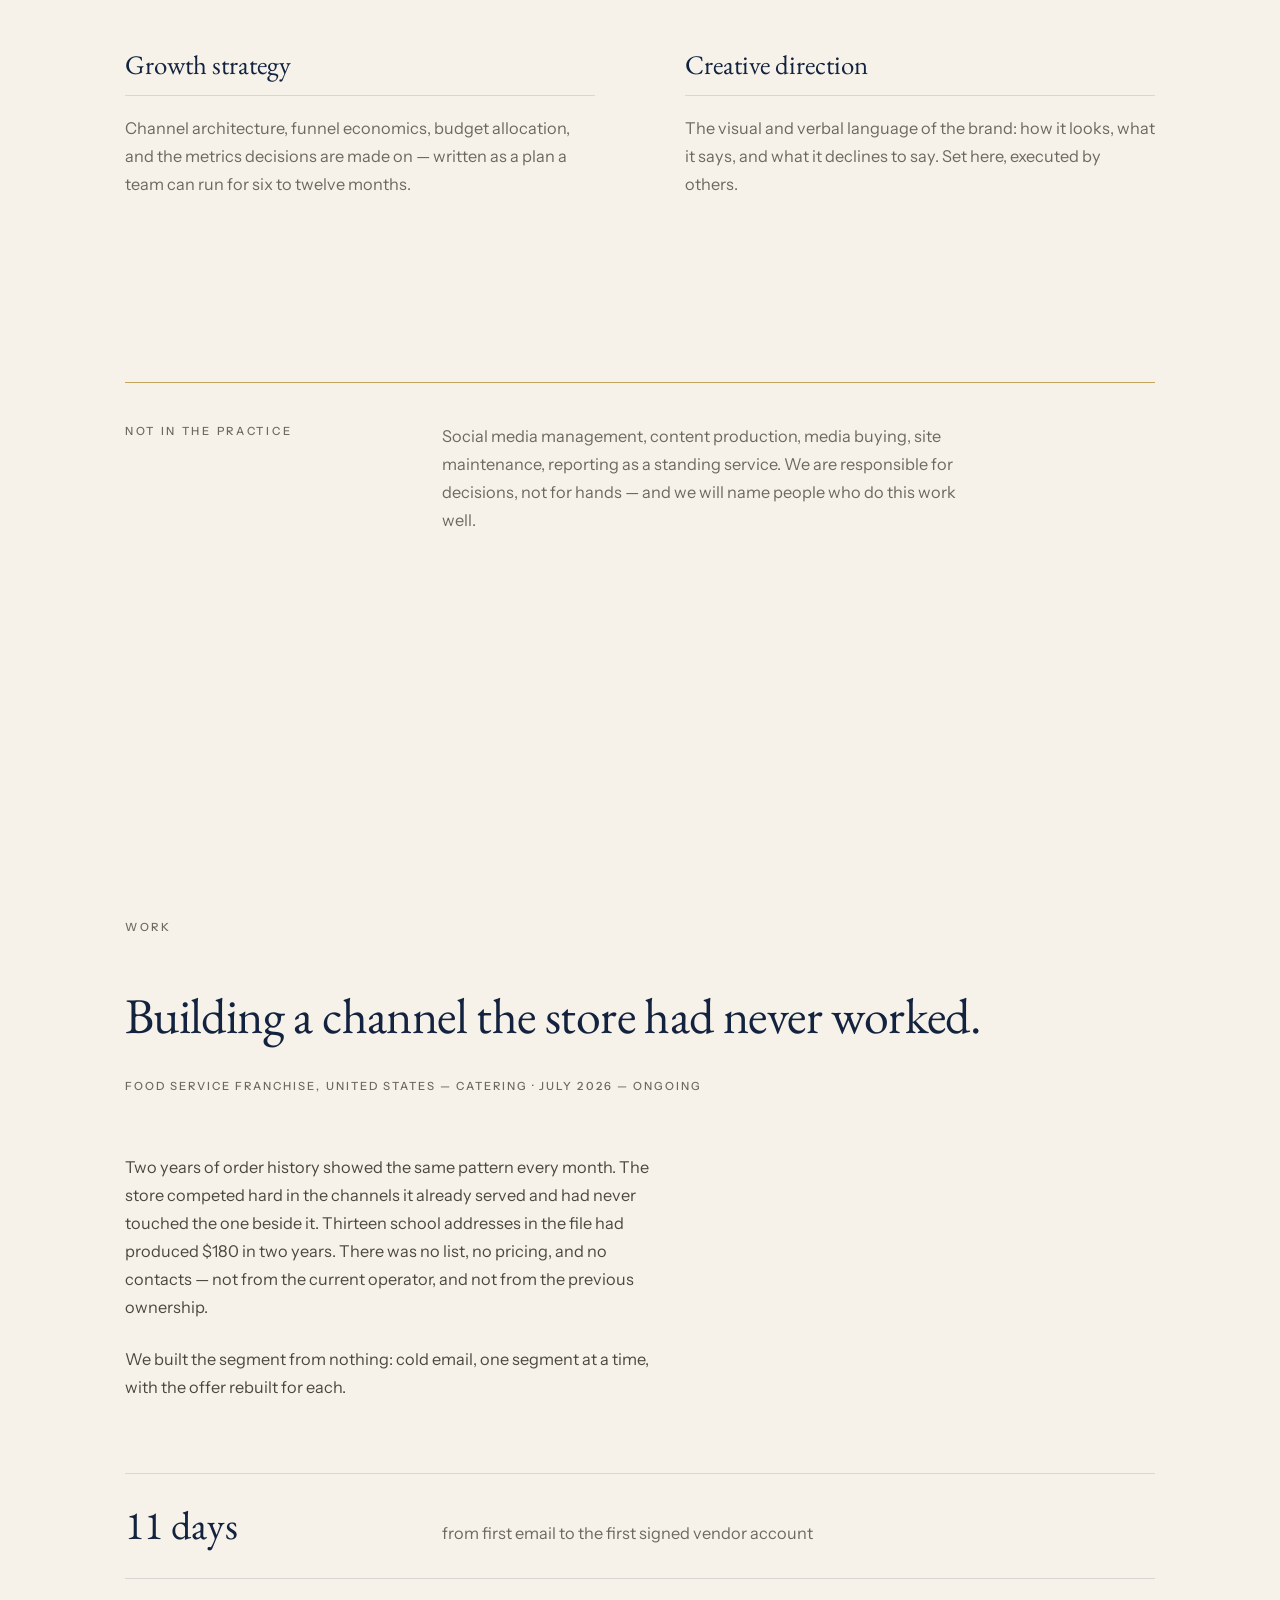
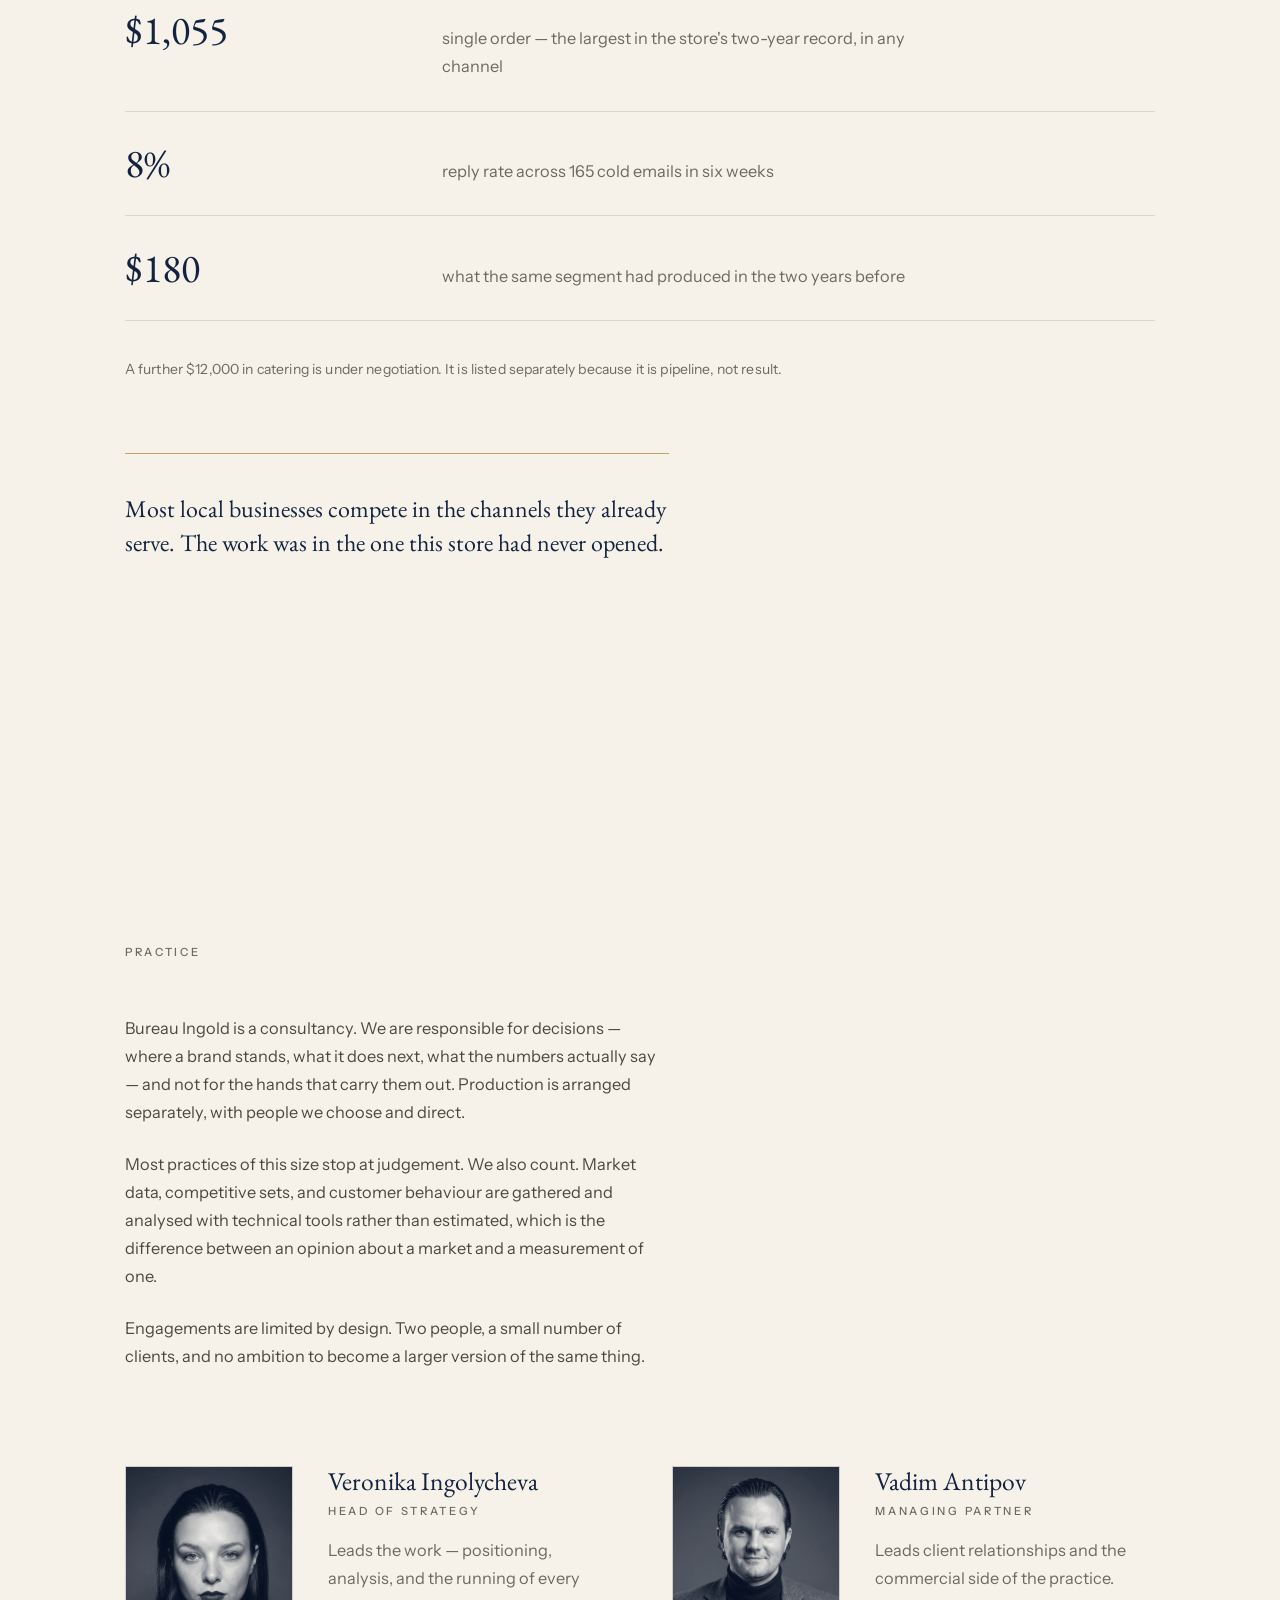
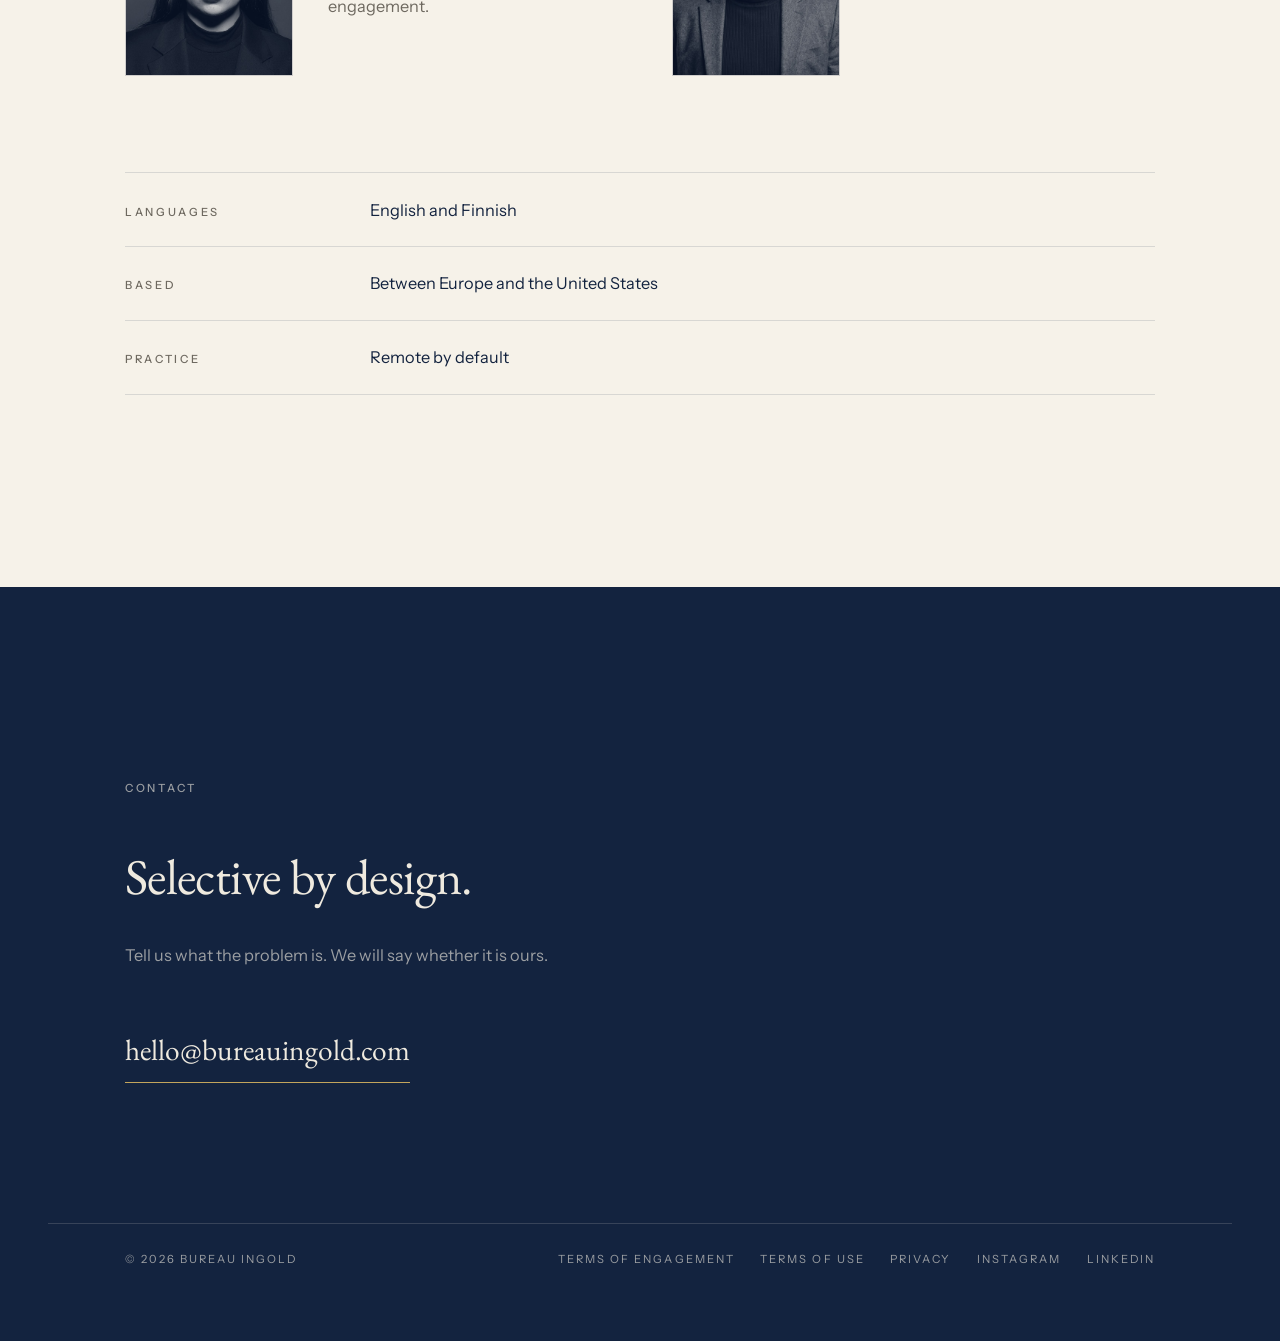
==== commit 3103a1ed: "Remove 'not an agency' from consultancy description" ====
--- a/index.html
+++ b/index.html
@@ -262,7 +262,7 @@
       <p class="eyebrow reveal">Practice</p>
 
       <div class="prose">
-        <p class="reveal">Bureau Ingold is a consultancy, not an agency. We are responsible for decisions — where a brand stands, what it does next, what the numbers actually say — and not for the hands that carry them out. Production is arranged separately, with people we choose and direct.</p>
+        <p class="reveal">Bureau Ingold is a consultancy. We are responsible for decisions — where a brand stands, what it does next, what the numbers actually say — and not for the hands that carry them out. Production is arranged separately, with people we choose and direct.</p>
         <p class="reveal">Most practices of this size stop at judgement. We also count. Market data, competitive sets, and customer behaviour are gathered and analysed with technical tools rather than estimated, which is the difference between an opinion about a market and a measurement of one.</p>
         <p class="reveal">Engagements are limited by design. Two people, a small number of clients, and no ambition to become a larger version of the same thing.</p>
       </div>
